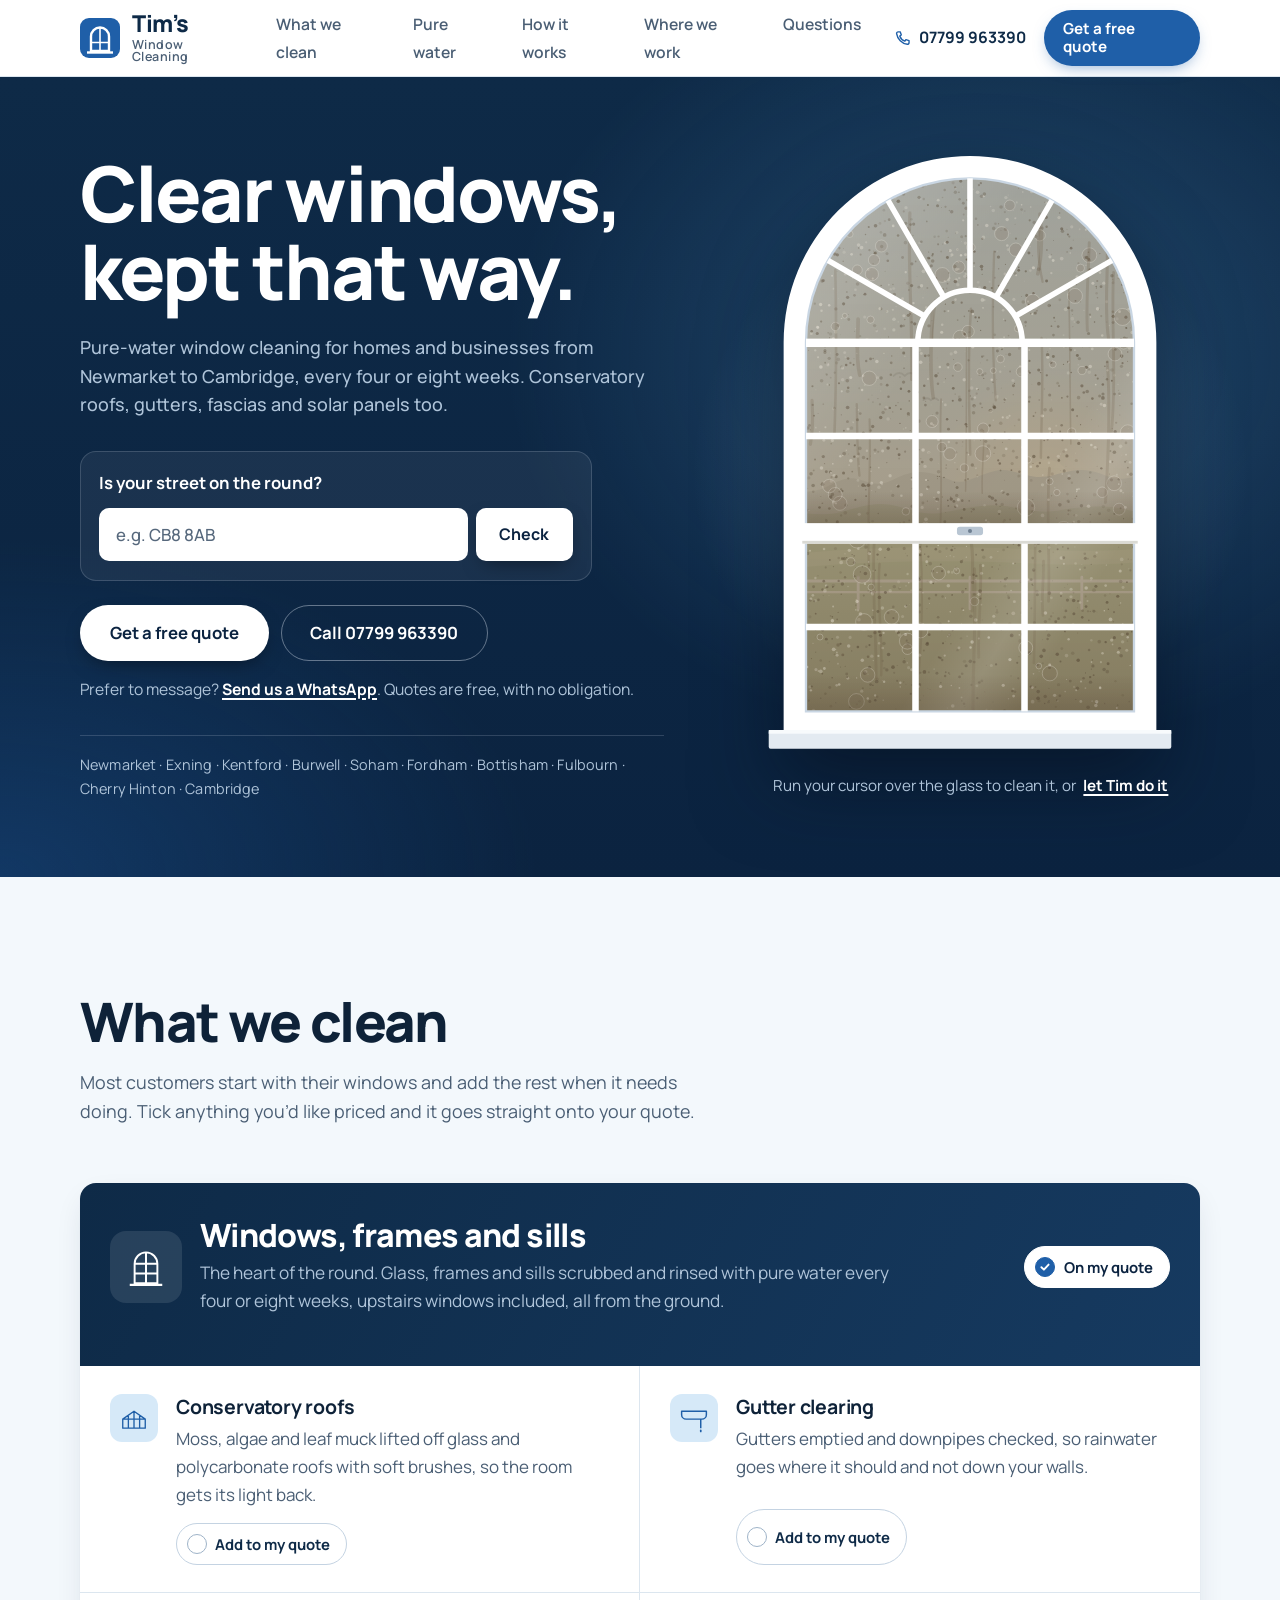
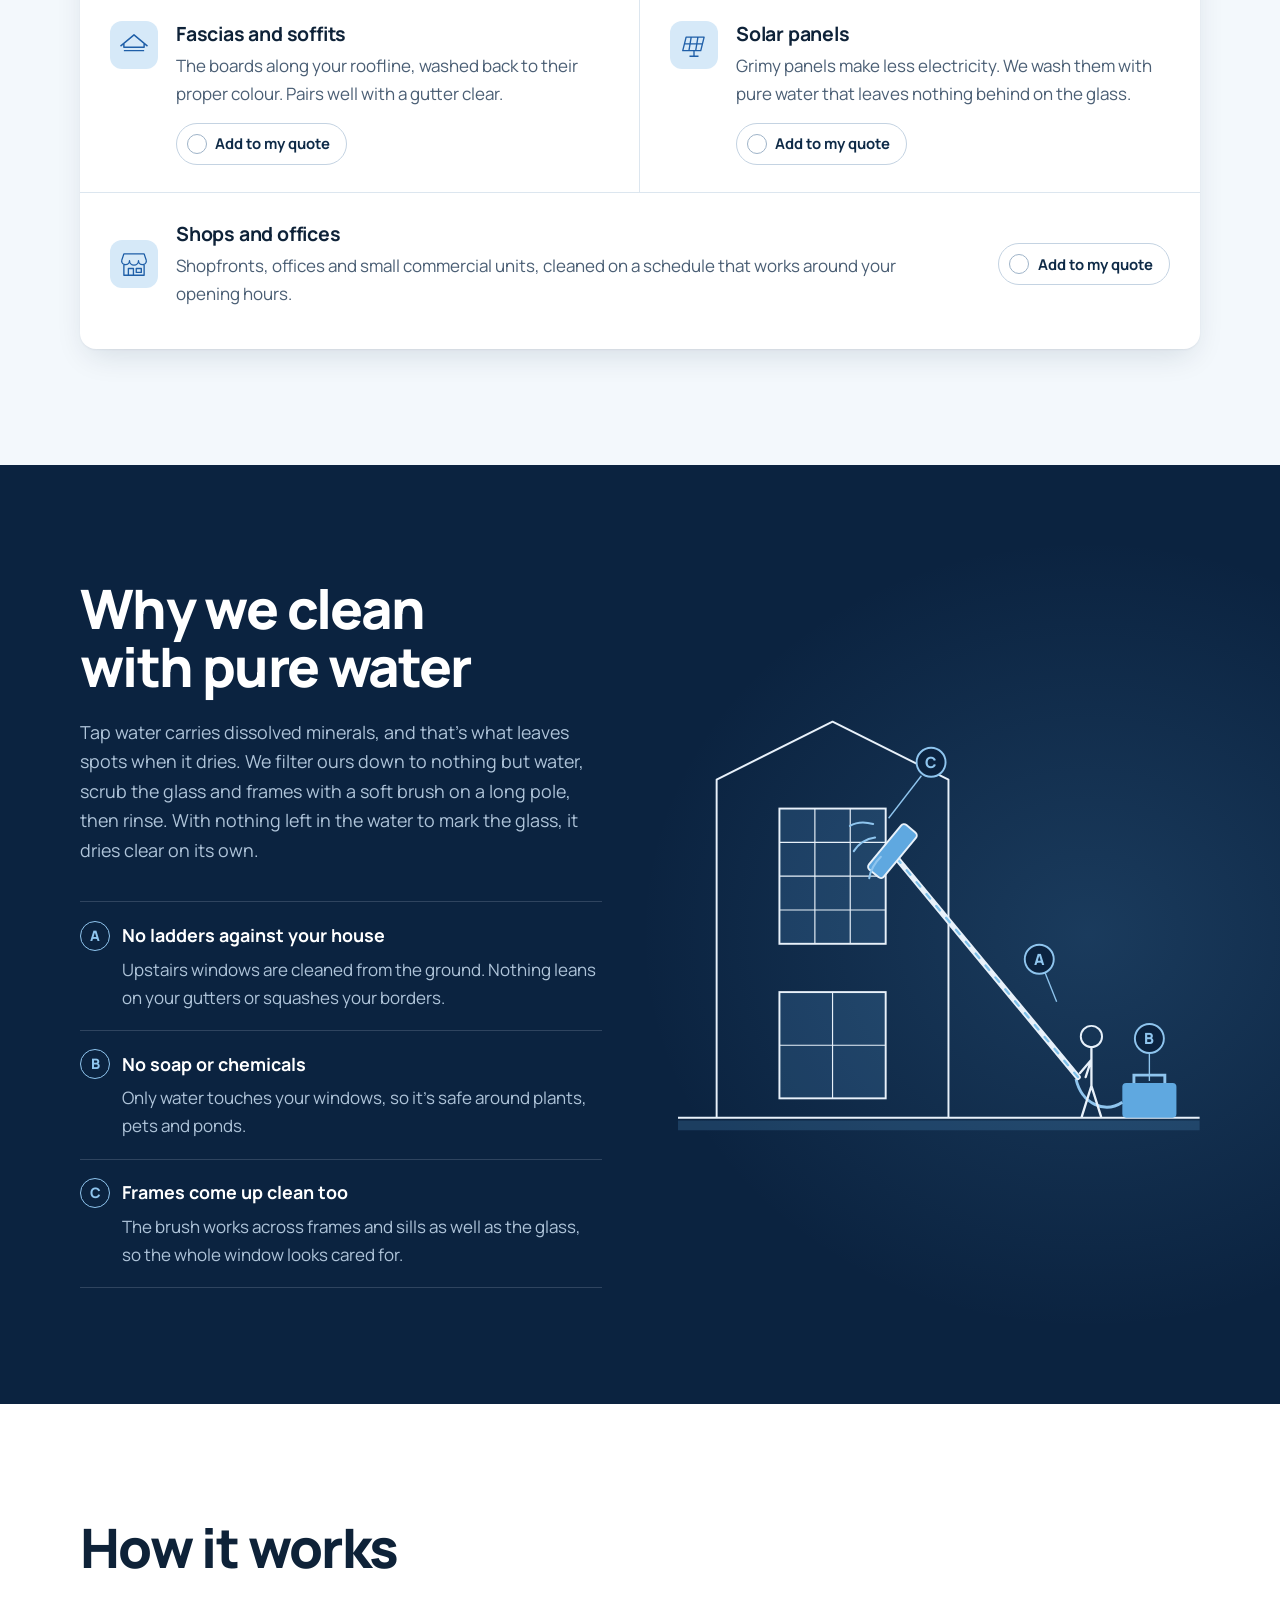
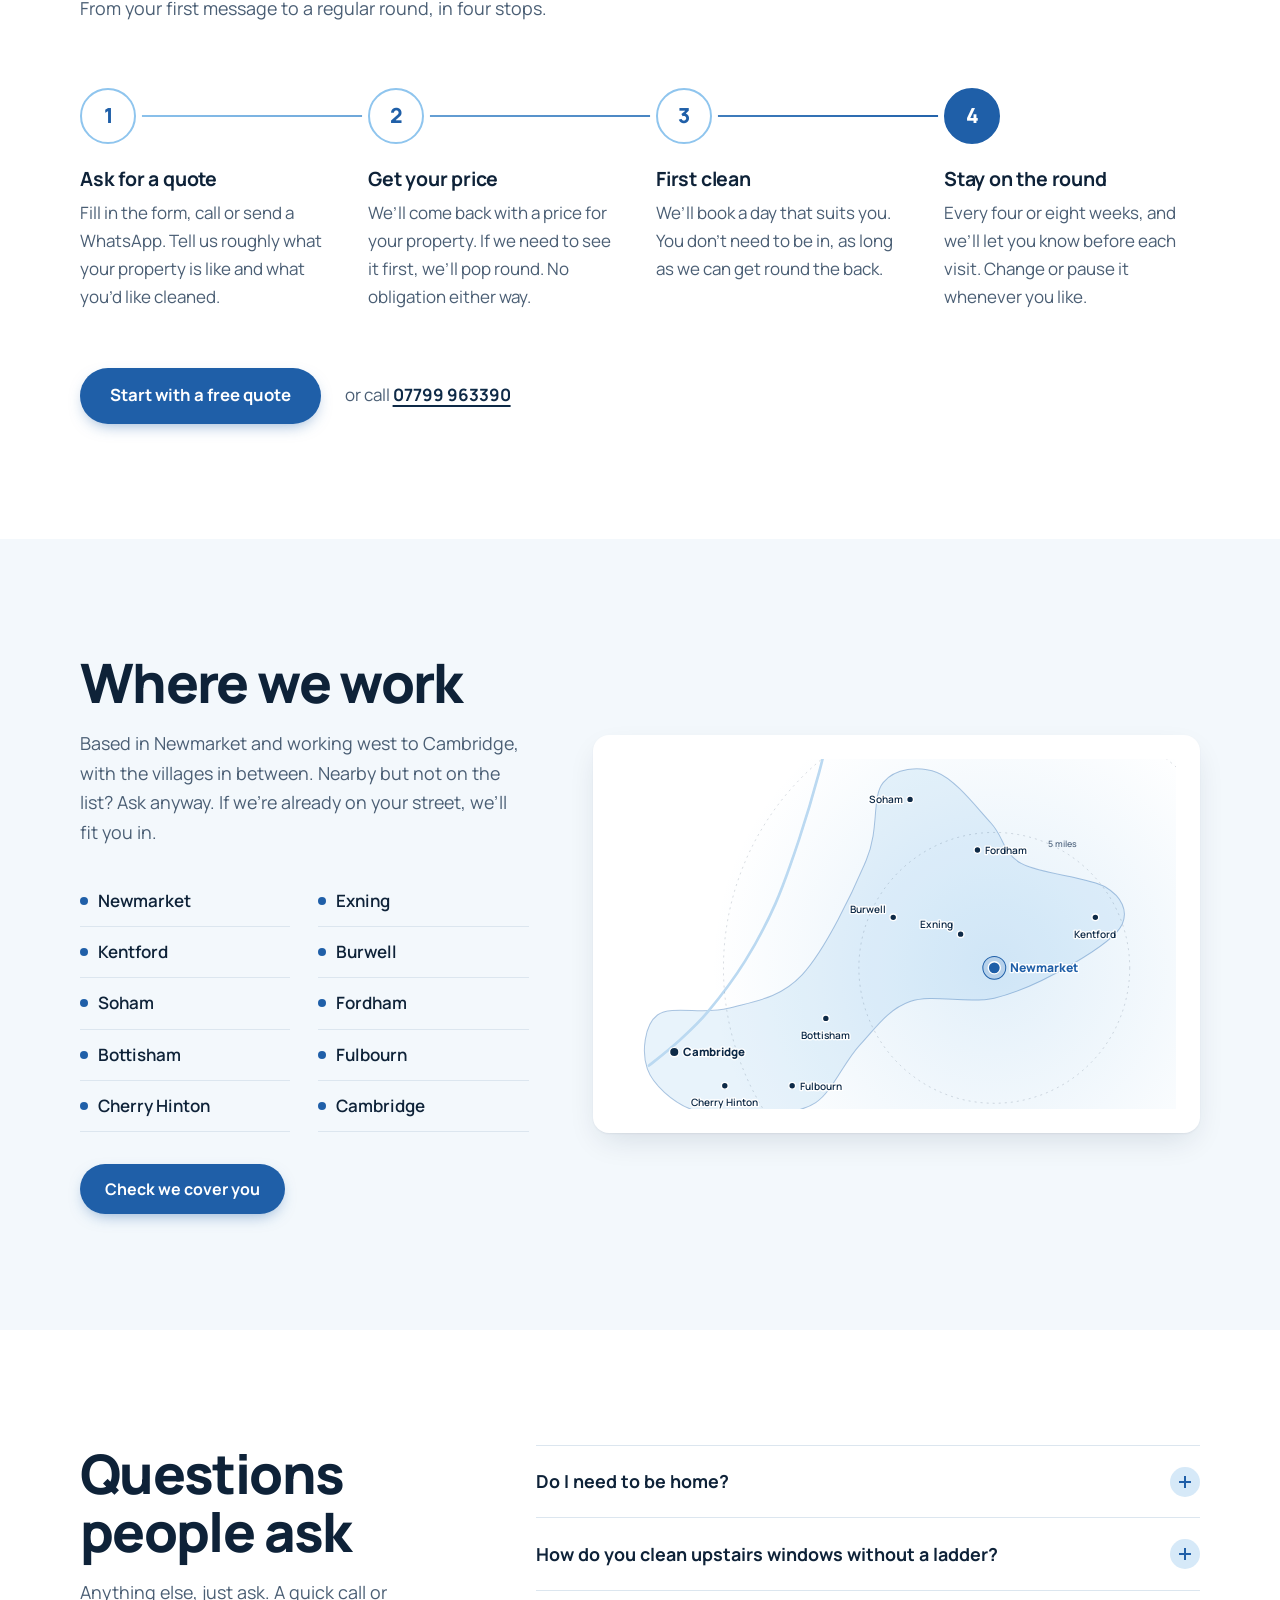
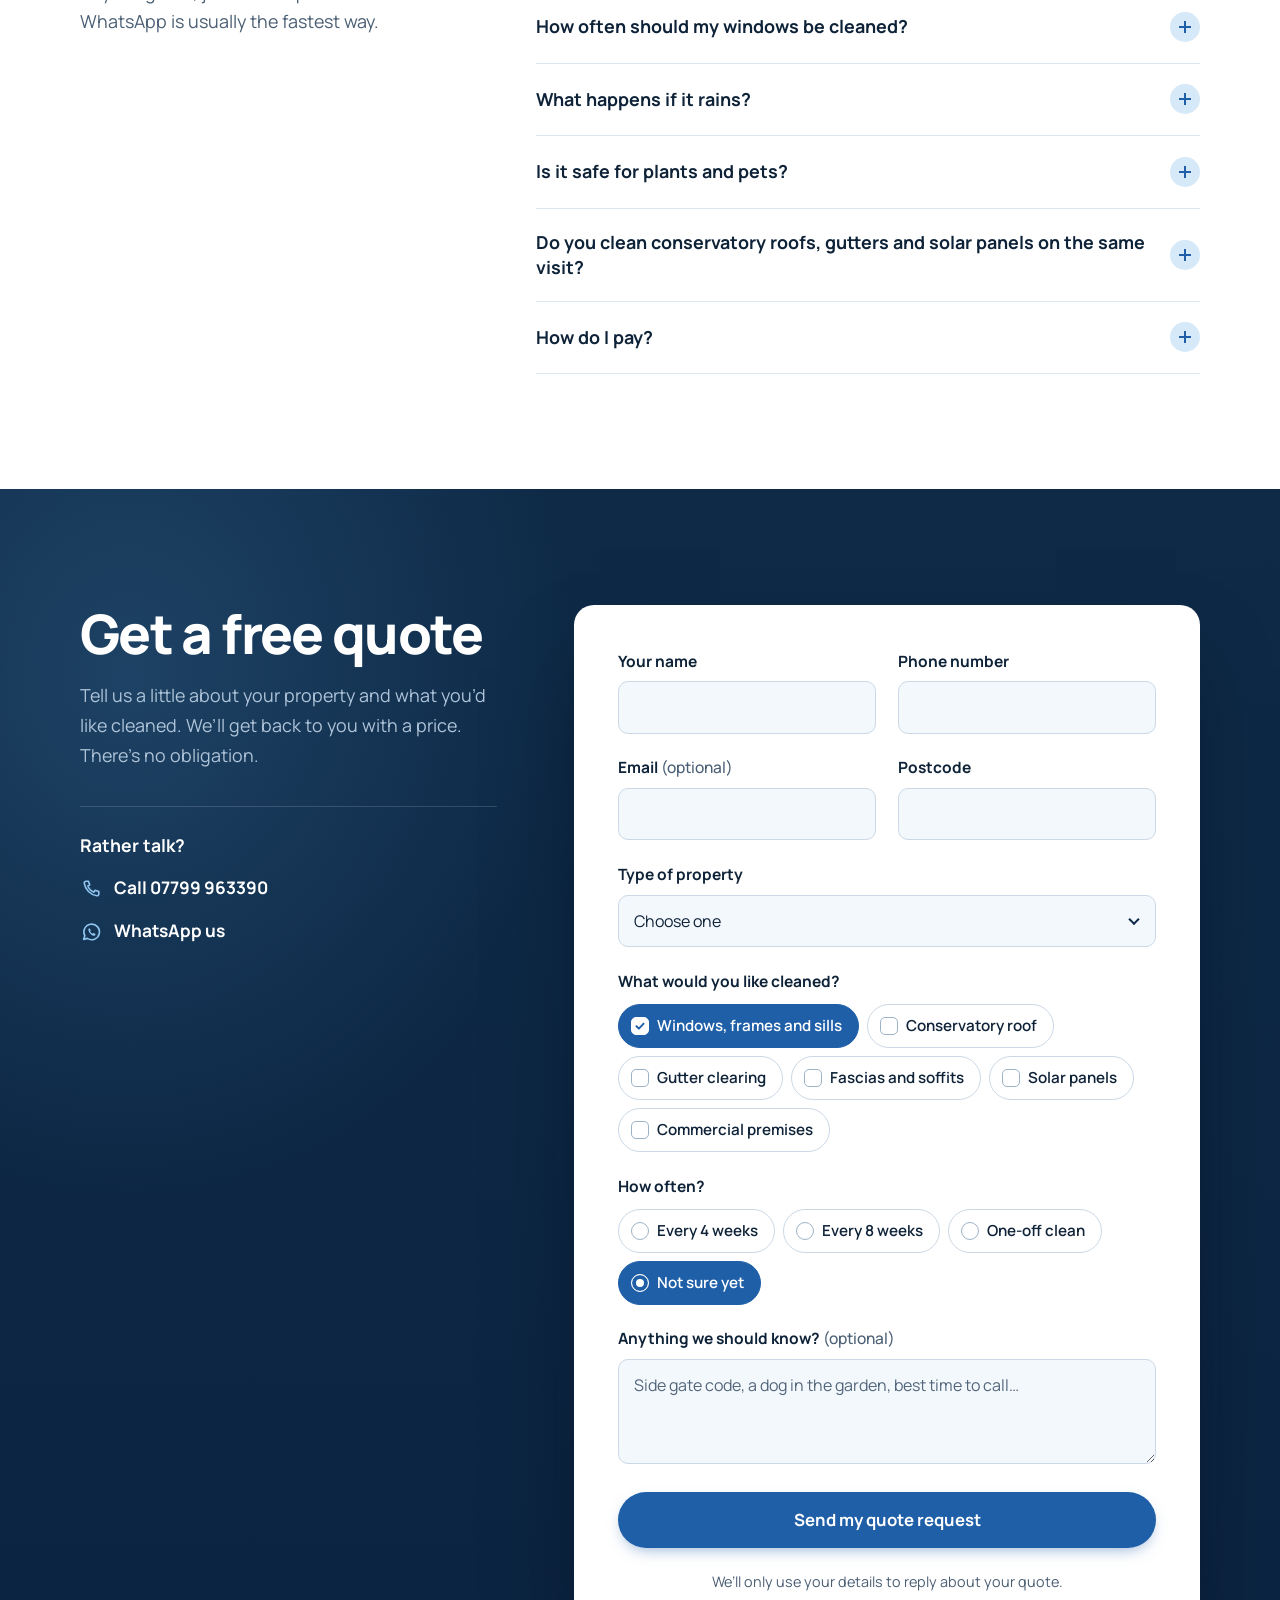
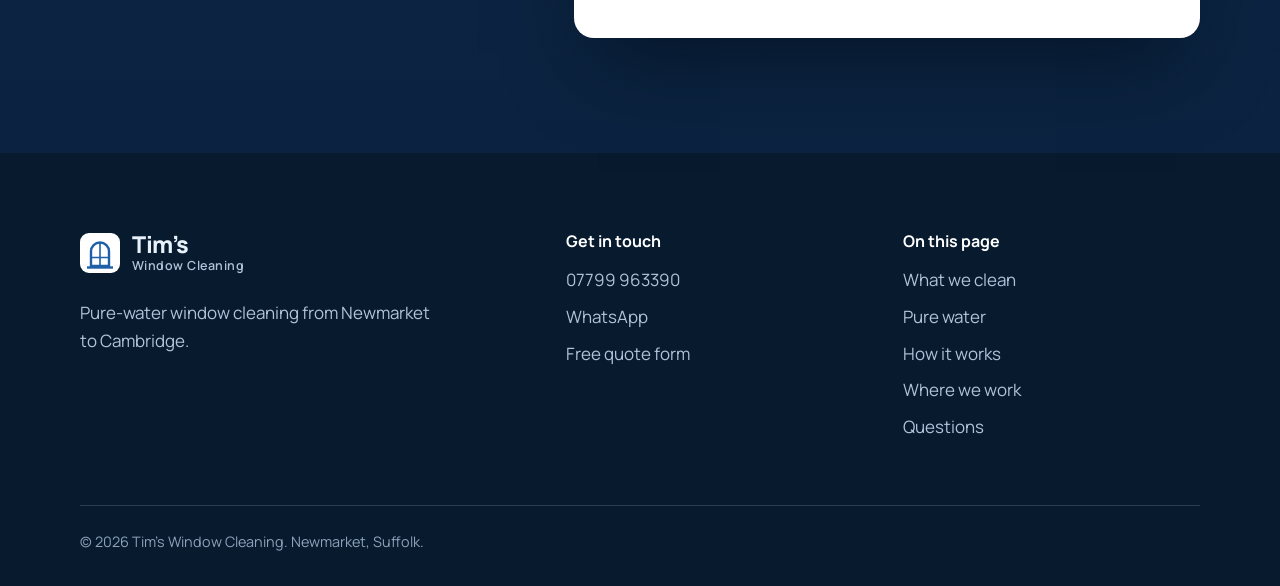
==== index.html @ 72b2addb "Redesign in premium window-cleaning blues Rebuild the site in a deep navy and clear-blue palette wit" ====
<!doctype html>
<html lang="en-GB">
<head>
  <meta charset="utf-8">
  <meta name="viewport" content="width=device-width, initial-scale=1">
  <title>Tim’s Window Cleaning | Window Cleaners in Newmarket &amp; Cambridge</title>
  <meta name="description" content="Pure-water window cleaning for homes and businesses from Newmarket to Cambridge. Regular 4 or 8-weekly rounds, conservatory roofs, gutters, fascias, soffits and solar panels. Free quotes.">
  <meta name="theme-color" content="#0E2A47">

  <!-- Social sharing preview (add your domain to og:url once it's live) -->
  <meta property="og:type" content="website">
  <meta property="og:title" content="Tim’s Window Cleaning | Newmarket &amp; Cambridge">
  <meta property="og:description" content="Pure-water window cleaning from Newmarket to Cambridge. Check your street is on the round and get a free quote.">
  <meta property="og:image" content="assets/og-image.png">
  <meta property="og:locale" content="en_GB">
  <meta name="twitter:card" content="summary_large_image">

  <link rel="icon" href="assets/favicon.svg" type="image/svg+xml">
  <link rel="apple-touch-icon" href="assets/apple-touch-icon.png">

  <link rel="preload" href="assets/fonts/manrope-latin-800-normal.woff2" as="font" type="font/woff2" crossorigin>
  <link rel="preload" href="assets/fonts/manrope-latin-400-normal.woff2" as="font" type="font/woff2" crossorigin>
  <link rel="stylesheet" href="css/styles.css">

  <script type="application/ld+json">
  {
    "@context": "https://schema.org",
    "@type": "LocalBusiness",
    "name": "Tim's Window Cleaning",
    "description": "Pure-water window cleaning for homes and businesses from Newmarket to Cambridge.",
    "telephone": "+447799963390",
    "address": { "@type": "PostalAddress", "addressLocality": "Newmarket", "addressRegion": "Suffolk", "addressCountry": "GB" },
    "areaServed": ["Newmarket", "Exning", "Kentford", "Burwell", "Soham", "Fordham", "Bottisham", "Fulbourn", "Cherry Hinton", "Cambridge"],
    "makesOffer": [
      { "@type": "Offer", "itemOffered": { "@type": "Service", "name": "Window cleaning" } },
      { "@type": "Offer", "itemOffered": { "@type": "Service", "name": "Conservatory roof cleaning" } },
      { "@type": "Offer", "itemOffered": { "@type": "Service", "name": "Gutter clearing" } },
      { "@type": "Offer", "itemOffered": { "@type": "Service", "name": "Fascia and soffit cleaning" } },
      { "@type": "Offer", "itemOffered": { "@type": "Service", "name": "Solar panel cleaning" } },
      { "@type": "Offer", "itemOffered": { "@type": "Service", "name": "Commercial window cleaning" } }
    ]
  }
  </script>
</head>
<body>
  <a class="skip-link" href="#main">Skip to content</a>

  <!-- ============ HEADER ============ -->
  <header class="site-header" data-header>
    <div class="wrap header-inner">
      <a class="brand" href="#top" aria-label="Tim’s Window Cleaning, back to top">
        <svg class="brand-mark" viewBox="0 0 40 40" aria-hidden="true">
          <rect width="40" height="40" rx="9" fill="#1F5FA8"/>
          <path d="M11 33V18.5a9 9 0 0 1 18 0V33Z" fill="none" stroke="#FFFFFF" stroke-width="2.4"/>
          <path d="M11 24.5h18M20 9.5V33" fill="none" stroke="#FFFFFF" stroke-width="1.6"/>
          <path d="M7 34.5h26" stroke="#FFFFFF" stroke-width="2.4"/>
        </svg>
        <span class="brand-text">
          <span class="brand-name">Tim’s</span>
          <span class="brand-sub">Window Cleaning</span>
        </span>
      </a>

      <nav class="site-nav" id="site-nav" aria-label="Main">
        <ul>
          <li><a href="#services">What we clean</a></li>
          <li><a href="#pure-water">Pure water</a></li>
          <li><a href="#how-it-works">How it works</a></li>
          <li><a href="#areas">Where we work</a></li>
          <li><a href="#faq">Questions</a></li>
        </ul>
      </nav>

      <div class="header-actions">
        <a class="header-phone" href="tel:+447799963390">
          <svg viewBox="0 0 24 24" aria-hidden="true"><path d="M6.6 3.5h2.6l1.4 4-2 1.3a11 11 0 0 0 6.6 6.6l1.3-2 4 1.4v2.6a2 2 0 0 1-2.2 2A16.5 16.5 0 0 1 4.6 5.7a2 2 0 0 1 2-2.2Z" fill="none" stroke="currentColor" stroke-width="1.8" stroke-linejoin="round"/></svg>
          <span>07799 963390</span>
        </a>
        <a class="btn btn-ink btn-sm header-cta" href="#quote">Get a free quote</a>
        <button class="nav-toggle" type="button" aria-expanded="false" aria-controls="site-nav" data-nav-toggle>
          <span class="nav-toggle-bars" aria-hidden="true"></span>
          <span class="visually-hidden">Menu</span>
        </button>
      </div>
    </div>
  </header>

  <main id="main">

    <!-- ============ HERO ============ -->
    <section class="hero" id="top" aria-labelledby="hero-title">
      <div class="wrap hero-grid">
        <div class="cover">
          <h1 id="hero-title">Clear windows, kept that way.</h1>
          <p class="lede">Pure-water window cleaning for homes and businesses from Newmarket to Cambridge, every four or eight weeks. Conservatory roofs, gutters, fascias and solar panels too.</p>

          <form class="check" data-check novalidate>
            <label class="check-label" for="c-postcode">Is your street on the round?</label>
            <div class="check-row">
              <input id="c-postcode" name="postcode" type="text" autocomplete="postal-code" autocapitalize="characters" placeholder="e.g. CB8 8AB" aria-describedby="c-result">
              <button class="btn btn-ink" type="submit">Check</button>
            </div>
            <p class="check-result" id="c-result" data-check-result aria-live="polite"></p>
          </form>

          <div class="cover-actions" data-hero-actions>
            <a class="btn btn-ink btn-lg" href="#quote">Get a free quote</a>
            <a class="btn btn-line btn-lg" href="tel:+447799963390">Call 07799 963390</a>
          </div>
          <p class="cover-note">Prefer to message? <a href="https://wa.me/447799963390?text=Hi%2C%20I%27d%20like%20a%20quote%20for%20window%20cleaning." target="_blank" rel="noopener">Send us a WhatsApp</a>. Quotes are free, with no obligation.</p>

          <p class="cover-places">Newmarket · Exning · Kentford · Burwell · Soham · Fordham · Bottisham · Fulbourn · Cherry Hinton · Cambridge</p>
        </div>

        <figure class="hero-window" data-window>
          <div class="window-stage">
            <!-- The view through the glass: a morning over the Heath gallops -->
            <svg class="window-view" viewBox="-20 0 440 640" preserveAspectRatio="xMidYMid meet" aria-hidden="true">
              <defs>
                <clipPath id="glass-clip"><path d="M24 200A176 176 0 0 1 376 200V596H24Z"/></clipPath>
                <linearGradient id="sky" x1="0" y1="0" x2="0" y2="1">
                  <stop offset="0" stop-color="#5E93C6"/>
                  <stop offset=".42" stop-color="#A3C7E2"/>
                  <stop offset=".7" stop-color="#E6E4D6"/>
                  <stop offset=".8" stop-color="#F6DDB0"/>
                </linearGradient>
                <radialGradient id="sun-glow" cx="0.5" cy="0.5" r="0.5">
                  <stop offset="0" stop-color="#FFF6DE" stop-opacity=".95"/>
                  <stop offset=".35" stop-color="#FCE6BC" stop-opacity=".55"/>
                  <stop offset="1" stop-color="#F6D9A6" stop-opacity="0"/>
                </radialGradient>
                <linearGradient id="turf" x1="0" y1="0" x2="0" y2="1">
                  <stop offset="0" stop-color="#8CB065"/>
                  <stop offset="1" stop-color="#557A3E"/>
                </linearGradient>
              </defs>
              <g clip-path="url(#glass-clip)">
                <rect x="0" y="0" width="400" height="640" fill="url(#sky)"/>
                <g transform="translate(0 -100)">
                <circle cx="282" cy="452" r="120" fill="url(#sun-glow)"/>
                <circle cx="282" cy="452" r="26" fill="#FFF5DA"/>
                <path d="M0 468c18-10 30-6 44-12s22-14 40-8 24 4 36-2 26-10 44-4 20 10 34 6 28-14 46-10 24 8 38 6 30-10 48-6 22 10 36 8 22-4 34 0V520H0Z" fill="#8FA3AE" opacity=".85"/>
                <path d="M0 486c22-6 40 2 62-4s38-12 60-6 30 10 52 6 44-10 66-6 36 8 58 4 50-6 72 0 20 4 30 2V530H0Z" fill="#6B8A76"/>
                <path d="M0 500c60-10 120-8 200-4s150 4 200-2V760H0Z" fill="url(#turf)"/>
                <path d="M0 528c80-8 170-10 260-6 60 3 100 2 140-2v14c-40 4-80 6-140 3-90-4-180-2-260 6Z" fill="#B3C98A" opacity=".7"/>
                <g stroke="#FFFFFF" stroke-linecap="round">
                  <path d="M0 556H400" stroke-width="3.2"/>
                  <path d="M0 568H400" stroke-width="2.4" opacity=".9"/>
                  <path d="M20 552v34M80 552v34M140 552v34M200 552v34M260 552v34M320 552v34M380 552v34" stroke-width="3"/>
                </g>
                </g>
                <g fill="none" stroke="#2F4E6E" stroke-width="2" stroke-linecap="round" opacity=".6">
                  <path d="M118 236q6-6 12 0q6-6 12 0"/>
                  <path d="M150 262q4-4 8 0q4-4 8 0"/>
                </g>
              </g>
            </svg>

            <canvas class="window-grime" data-grime aria-hidden="true"></canvas>
            <canvas class="window-water" data-water aria-hidden="true"></canvas>

            <!-- Frame, glazing bars and the squeegee -->
            <svg class="window-frame" viewBox="-20 0 440 640" preserveAspectRatio="xMidYMid meet" aria-hidden="true">
              <defs>
                <linearGradient id="gleam" x1="0" y1="0" x2="1" y2="1">
                  <stop offset="0" stop-color="#fff" stop-opacity="0"/>
                  <stop offset=".45" stop-color="#fff" stop-opacity="0"/>
                  <stop offset=".5" stop-color="#fff" stop-opacity=".6"/>
                  <stop offset=".55" stop-color="#fff" stop-opacity="0"/>
                  <stop offset="1" stop-color="#fff" stop-opacity="0"/>
                </linearGradient>
                <linearGradient id="reflection" x1="0" y1="0" x2="1" y2="1">
                  <stop offset="0" stop-color="#fff" stop-opacity=".22"/>
                  <stop offset=".35" stop-color="#fff" stop-opacity="0"/>
                  <stop offset=".62" stop-color="#fff" stop-opacity="0"/>
                  <stop offset=".7" stop-color="#fff" stop-opacity=".12"/>
                  <stop offset=".78" stop-color="#fff" stop-opacity="0"/>
                </linearGradient>
                <clipPath id="glass-clip-2"><path d="M24 200A176 176 0 0 1 376 200V596H24Z"/></clipPath>
              </defs>

              <g clip-path="url(#glass-clip-2)">
                <rect x="0" y="0" width="400" height="640" fill="url(#reflection)"/>
                <rect class="gleam" data-gleam x="-400" y="-200" width="1200" height="1040" fill="url(#gleam)"/>
              </g>

              <!-- outer frame: painted white timber -->
              <path d="M0 200A200 200 0 0 1 400 200V620H0ZM24 200V596H376V200A176 176 0 0 0 24 200Z" fill="#FFFFFF" fill-rule="evenodd"/>
              
              <path d="M24 200A176 176 0 0 1 376 200V596H24Z" fill="none" stroke="#C9D6E3" stroke-width="2.5"/>

              <g stroke="#FFFFFF" stroke-width="6" fill="none">
                <path d="M144 200a56 56 0 0 1 112 0"/>
                <path d="M151.5 172 47.6 112M172 151.5 112 47.6M200 144V24M228 151.5 288 47.6M248.5 172 352.4 112"/>
              </g>
              <g fill="#FFFFFF">
                <rect x="24" y="196" width="352" height="9"/>
                <rect x="138" y="200" width="7" height="200"/>
                <rect x="255" y="200" width="7" height="200"/>
                <rect x="24" y="297" width="352" height="7"/>
                <rect x="20" y="394" width="360" height="22"/>
                <rect x="138" y="414" width="7" height="182"/>
                <rect x="255" y="414" width="7" height="182"/>
                <rect x="24" y="502" width="352" height="7"/>
              </g>
              <rect x="20" y="413" width="360" height="3" fill="#DADAD4"/>
              
              <g>
                <rect x="186" y="398" width="28" height="9" rx="3" fill="#B9C6D3"/>
                <circle cx="200" cy="402.5" r="2.2" fill="#6E7F91"/>
              </g>
              <rect x="-16" y="616" width="432" height="20" rx="2" fill="#E3EAF1"/>
              <rect x="-16" y="616" width="432" height="4" fill="#F7FAFC"/>

              <!-- squeegee (moved by script) -->
              <g class="squeegee" data-squeegee opacity="0">
                <g data-squeegee-flip>
                  <rect x="-62" y="-7" width="54" height="14" rx="7" fill="#1F5FA8"/>
                  <rect x="-66" y="-5" width="8" height="10" rx="3" fill="#0E2A47"/>
                  <rect x="-10" y="-46" width="10" height="92" rx="2" fill="#C7D2DD"/>
                  <rect x="0" y="-46" width="4" height="92" rx="1.5" fill="#0E2A47"/>
                </g>
              </g>
            </svg>
          </div>

          <figcaption class="window-caption" data-window-caption aria-live="polite">
            <span data-caption-text>Run your cursor over the glass to clean it.</span>
            <button type="button" class="link-button" data-finish hidden>let Tim do it</button>
            <span class="window-reset">
              <button type="button" class="btn btn-line btn-sm" data-dirty hidden>Make it dirty again</button>
            </span>
          </figcaption>
        </figure>
      </div>
    </section>

    <!-- ============ SERVICES ============ -->
    <section class="section services" id="services" aria-labelledby="services-title">
      <div class="wrap">
        <div class="section-head">
          <h2 id="services-title">What we clean</h2>
          <p>Most customers start with their windows and add the rest when it needs doing. Tick anything you’d like priced and it goes straight onto your quote.</p>
        </div>

        <div class="key-panel">
          <ul class="key" role="list">
          <li class="key-row key-lead">
            <svg class="key-symbol" viewBox="0 0 64 64" aria-hidden="true"><path d="M18 52V28a14 14 0 0 1 28 0v24Z M18 40h28 M32 14v38 M18 28h28" fill="none" stroke="currentColor" stroke-width="2.4"/><path d="M12 54h40" stroke="currentColor" stroke-width="3"/></svg>
            <div class="key-text">
              <h3>Windows, frames and sills</h3>
              <p>The heart of the round. Glass, frames and sills scrubbed and rinsed with pure water every four or eight weeks, upstairs windows included, all from the ground.</p>
            </div>
            <button type="button" class="key-add" data-service="Windows, frames and sills" aria-pressed="true"><span class="key-box" aria-hidden="true"></span><span class="key-add-label">On my quote</span></button>
          </li>
          <li class="key-row">
            <svg class="key-symbol" viewBox="0 0 64 64" aria-hidden="true"><path d="M12 50V34l20-14 20 14v16Z M12 34h40 M22 27v23 M32 20v30 M42 27v23" fill="none" stroke="currentColor" stroke-width="2.4" stroke-linejoin="round"/></svg>
            <div class="key-text">
              <h3>Conservatory roofs</h3>
              <p>Moss, algae and leaf muck lifted off glass and polycarbonate roofs with soft brushes, so the room gets its light back.</p>
            </div>
            <button type="button" class="key-add" data-service="Conservatory roof" aria-pressed="false"><span class="key-box" aria-hidden="true"></span><span class="key-add-label">Add to my quote</span></button>
          </li>
          <li class="key-row">
            <svg class="key-symbol" viewBox="0 0 64 64" aria-hidden="true"><path d="M10 20h44v6a8 8 0 0 1-8 8H18a8 8 0 0 1-8-8Z M44 34v16" fill="none" stroke="currentColor" stroke-width="2.6" stroke-linejoin="round"/><path d="M44 54v2" stroke="currentColor" stroke-width="3" stroke-linecap="round"/></svg>
            <div class="key-text">
              <h3>Gutter clearing</h3>
              <p>Gutters emptied and downpipes checked, so rainwater goes where it should and not down your walls.</p>
            </div>
            <button type="button" class="key-add" data-service="Gutter clearing" aria-pressed="false"><span class="key-box" aria-hidden="true"></span><span class="key-add-label">Add to my quote</span></button>
          </li>
          <li class="key-row">
            <svg class="key-symbol" viewBox="0 0 64 64" aria-hidden="true"><path d="M8 34 32 14l24 20 M14 30v6h36v-6 M14 42h36" fill="none" stroke="currentColor" stroke-width="2.6" stroke-linejoin="round"/></svg>
            <div class="key-text">
              <h3>Fascias and soffits</h3>
              <p>The boards along your roofline, washed back to their proper colour. Pairs well with a gutter clear.</p>
            </div>
            <button type="button" class="key-add" data-service="Fascias and soffits" aria-pressed="false"><span class="key-box" aria-hidden="true"></span><span class="key-add-label">Add to my quote</span></button>
          </li>
          <li class="key-row">
            <svg class="key-symbol" viewBox="0 0 64 64" aria-hidden="true"><path d="M12 42 18 18h32l-6 24Z M15 30h32 M27 18l-4 24 M39 18l-4 24 M32 42v10 M24 52h16" fill="none" stroke="currentColor" stroke-width="2.4" stroke-linejoin="round"/></svg>
            <div class="key-text">
              <h3>Solar panels</h3>
              <p>Grimy panels make less electricity. We wash them with pure water that leaves nothing behind on the glass.</p>
            </div>
            <button type="button" class="key-add" data-service="Solar panels" aria-pressed="false"><span class="key-box" aria-hidden="true"></span><span class="key-add-label">Add to my quote</span></button>
          </li>
          <li class="key-row">
            <svg class="key-symbol" viewBox="0 0 64 64" aria-hidden="true"><path d="M10 26 14 14h36l4 12 M10 26a7 7 0 0 0 14 0 7 7 0 0 0 16 0 7 7 0 0 0 14 0 M14 32v20h36V32 M22 52V40h9v12 M36 40h9v7h-9Z" fill="none" stroke="currentColor" stroke-width="2.4" stroke-linejoin="round"/></svg>
            <div class="key-text">
              <h3>Shops and offices</h3>
              <p>Shopfronts, offices and small commercial units, cleaned on a schedule that works around your opening hours.</p>
            </div>
            <button type="button" class="key-add" data-service="Commercial premises" aria-pressed="false"><span class="key-box" aria-hidden="true"></span><span class="key-add-label">Add to my quote</span></button>
          </li>
          </ul>
        </div>
      </div>
    </section>

    <!-- ============ PURE WATER ============ -->
    <section class="section pure" id="pure-water" aria-labelledby="pure-title">
      <div class="wrap pure-grid">
        <div class="pure-copy">
          <h2 id="pure-title">Why we clean with pure water</h2>
          <p class="pure-lede">Tap water carries dissolved minerals, and that’s what leaves spots when it dries. We filter ours down to nothing but water, scrub the glass and frames with a soft brush on a long pole, then rinse. With nothing left in the water to mark the glass, it dries clear on its own.</p>

          <dl class="pure-points">
            <div>
              <dt><span class="callout" aria-hidden="true">A</span>No ladders against your house</dt>
              <dd>Upstairs windows are cleaned from the ground. Nothing leans on your gutters or squashes your borders.</dd>
            </div>
            <div>
              <dt><span class="callout" aria-hidden="true">B</span>No soap or chemicals</dt>
              <dd>Only water touches your windows, so it’s safe around plants, pets and ponds.</dd>
            </div>
            <div>
              <dt><span class="callout" aria-hidden="true">C</span>Frames come up clean too</dt>
              <dd>The brush works across frames and sills as well as the glass, so the whole window looks cared for.</dd>
            </div>
          </dl>
        </div>

        <figure class="pure-diagram">
          <svg viewBox="0 0 540 520" role="img" aria-labelledby="diagram-title diagram-desc">
            <title id="diagram-title">How a water-fed pole cleans an upstairs window</title>
            <desc id="diagram-desc">Tim stands on the ground holding a long pole (A). Filtered water from a small unit (B) travels up the pole to a brush that scrubs and rinses an upstairs sash window, frame and all (C).</desc>
            <!-- ground and house -->
            <path d="M0 450h540" stroke="#E8F1FA" stroke-width="2"/>
            <path d="M0 458h540" stroke="#5FA8E0" stroke-width="10" opacity=".2"/>
            <path d="M40 450V100l120-60 120 60v350" fill="none" stroke="#E8F1FA" stroke-width="2" stroke-linejoin="round"/>
            <rect x="105" y="130" width="110" height="140" fill="rgba(95,168,224,.18)" stroke="#E8F1FA" stroke-width="2"/>
            <path d="M105 200h110M141.7 130v140M178.3 130v140M105 165h110M105 235h110" stroke="#E8F1FA" stroke-width="1.2"/>
            <rect x="105" y="320" width="110" height="110" fill="rgba(95,168,224,.18)" stroke="#E8F1FA" stroke-width="2"/>
            <path d="M105 375h110M160 320v110" stroke="#E8F1FA" stroke-width="1.2"/>
            <!-- water unit and hose -->
            <rect x="460" y="414" width="56" height="36" rx="4" fill="#5FA8E0"/>
            <path d="M472 414v-8h32v8" fill="none" stroke="#8FC5EE" stroke-width="3"/>
            <path d="M412 410c6 26 30 36 48 24" fill="none" stroke="#8FC5EE" stroke-width="3"/>
            <!-- pole with water inside -->
            <path d="M414 408 222 176" stroke="#E8F1FA" stroke-width="6" stroke-linecap="round"/>
            <path class="pole-water" d="M414 408 222 176" stroke="#7FC1EA" stroke-width="2.4" stroke-linecap="round"/>
            <rect x="192" y="164" width="60" height="20" rx="4" transform="rotate(-50.4 222 174)" fill="#5FA8E0" stroke="#E8F1FA" stroke-width="2"/>
            <g stroke="#8FC5EE" stroke-width="2.2" fill="none" stroke-linecap="round">
              <path d="M204 160q-14 2-22 14"/>
              <path d="M210 180q-10 10-12 22"/>
              <path d="M202 146q-14-4-24 2"/>
            </g>
            <!-- Tim -->
            <circle cx="428" cy="366" r="11" fill="none" stroke="#E8F1FA" stroke-width="2"/>
            <path d="M428 377v40M428 417l-10 32M428 417l10 32M428 390l-12 14M428 390l-6 18" fill="none" stroke="#E8F1FA" stroke-width="2.4" stroke-linecap="round"/>
            <!-- callouts -->
            <g class="diagram-callout"><path d="M392 330 380 300"/><circle cx="374" cy="286" r="15"/><text x="374" y="292">A</text></g>
            <g class="diagram-callout"><path d="M488 412V384"/><circle cx="488" cy="368" r="15"/><text x="488" y="374">B</text></g>
            <g class="diagram-callout"><path d="M218 140 252 96"/><circle cx="262" cy="82" r="15"/><text x="262" y="88">C</text></g>
          </svg>
        </figure>
      </div>
    </section>

    <!-- ============ HOW IT WORKS ============ -->
    <section class="section steps" id="how-it-works" aria-labelledby="steps-title">
      <div class="wrap">
        <div class="section-head">
          <h2 id="steps-title">How it works</h2>
          <p>From your first message to a regular round, in four stops.</p>
        </div>
        <ol class="route" role="list">
          <li class="stop">
            <span class="stop-mark" aria-hidden="true">1</span>
            <h3>Ask for a quote</h3>
            <p>Fill in the form, call or send a WhatsApp. Tell us roughly what your property is like and what you’d like cleaned.</p>
          </li>
          <li class="stop">
            <span class="stop-mark" aria-hidden="true">2</span>
            <h3>Get your price</h3>
            <p>We’ll come back with a price for your property. If we need to see it first, we’ll pop round. No obligation either way.</p>
          </li>
          <li class="stop">
            <span class="stop-mark" aria-hidden="true">3</span>
            <h3>First clean</h3>
            <p>We’ll book a day that suits you. You don’t need to be in, as long as we can get round the back.</p>
          </li>
          <li class="stop">
            <span class="stop-mark" aria-hidden="true">4</span>
            <h3>Stay on the round</h3>
            <p>Every four or eight weeks, and we’ll let you know before each visit. Change or pause it whenever you like.</p>
          </li>
        </ol>
        <div class="steps-cta">
          <a class="btn btn-ink btn-lg" href="#quote">Start with a free quote</a>
          <p>or call <a href="tel:+447799963390">07799 963390</a></p>
        </div>
      </div>
    </section>

    <!-- ============ AREAS ============ -->
    <section class="section areas" id="areas" aria-labelledby="areas-title">
      <div class="wrap areas-grid">
        <div class="areas-copy">
          <h2 id="areas-title">Where we work</h2>
          <p>Based in Newmarket and working west to Cambridge, with the villages in between. Nearby but not on the list? Ask anyway. If we’re already on your street, we’ll fit you in.</p>
          <ul class="town-list" role="list">
              <li>Newmarket</li>
              <li>Exning</li>
              <li>Kentford</li>
              <li>Burwell</li>
              <li>Soham</li>
              <li>Fordham</li>
              <li>Bottisham</li>
              <li>Fulbourn</li>
              <li>Cherry Hinton</li>
              <li>Cambridge</li>
          </ul>
          <a class="btn btn-ink" href="#quote">Check we cover you</a>
        </div>
        <figure class="area-map">
<svg class="area-map-svg" viewBox="-10 40 830 520" role="img" aria-labelledby="map-title map-desc">
<title id="map-title">Map of the area we cover</title>
<desc id="map-desc">Ten towns and villages between Newmarket in the east and Cambridge in the west, shown at their real positions, with rings at five and ten miles from Newmarket.</desc>
<defs><radialGradient id="area-glow" cx="550" cy="350" r="420" gradientUnits="userSpaceOnUse"><stop offset="0" stop-color="#5FA8E0" stop-opacity=".18"/><stop offset="1" stop-color="#5FA8E0" stop-opacity="0"/></radialGradient></defs>
<circle cx="550" cy="350" r="420" fill="url(#area-glow)"/>
<path class="a-round" d="M35.0 500.0C43.3 523.3 72.5 549.2 100.0 560.0C127.5 570.8 169.2 566.7 200.0 565.0C230.8 563.3 260.0 566.7 285.0 550.0C310.0 533.3 326.7 490.0 350.0 465.0C373.3 440.0 391.7 411.7 425.0 400.0C458.3 388.3 510.0 404.2 550.0 395.0C590.0 385.8 633.3 363.3 665.0 345.0C696.7 326.7 731.7 304.2 740.0 285.0C748.3 265.8 740.0 245.0 715.0 230.0C690.0 215.0 618.3 210.8 590.0 195.0C561.7 179.2 565.8 157.5 545.0 135.0C524.2 112.5 491.7 70.0 465.0 60.0C438.3 50.0 402.5 53.3 385.0 75.0C367.5 96.7 380.0 142.5 360.0 190.0C340.0 237.5 299.2 323.3 265.0 360.0C230.8 396.7 190.8 400.0 155.0 410.0C119.2 420.0 70.0 405.0 50.0 420.0C30.0 435.0 26.7 476.7 35.0 500.0Z"/>
<path class="a-river" d="M37.5 495.0C44.6 489.2 65.4 473.3 80.0 460.0C94.6 446.7 108.3 435.0 125.0 415.0C141.7 395.0 163.3 366.7 180.0 340.0C196.7 313.3 211.7 285.0 225.0 255.0C238.3 225.0 249.2 192.5 260.0 160.0C270.8 127.5 281.7 90.8 290.0 60.0C298.3 29.2 306.7 -10.8 310.0 -25.0"/>
<circle class="a-ring" cx="550" cy="350" r="201"/>
<text class="a-ring-label" x="651" y="170" text-anchor="middle">5 miles</text>
<circle class="a-ring" cx="550" cy="350" r="402"/>
<text class="a-ring-label" x="751" y="-4" text-anchor="middle">10 miles</text>
<g class="a-town a-town-big"><circle cx="75" cy="475" r="7"/><text x="88" y="481" text-anchor="start">Cambridge</text></g>
<g class="a-town"><circle cx="150" cy="525" r="5"/><text x="150" y="555" text-anchor="middle">Cherry Hinton</text></g>
<g class="a-town"><circle cx="250" cy="525" r="5"/><text x="261" y="531" text-anchor="start">Fulbourn</text></g>
<g class="a-town"><circle cx="300" cy="425" r="5"/><text x="300" y="455" text-anchor="middle">Bottisham</text></g>
<g class="a-town"><circle cx="400" cy="275" r="5"/><text x="389" y="269" text-anchor="end">Burwell</text></g>
<g class="a-town"><circle cx="425" cy="100" r="5"/><text x="414" y="106" text-anchor="end">Soham</text></g>
<g class="a-town"><circle cx="525" cy="175" r="5"/><text x="536" y="181" text-anchor="start">Fordham</text></g>
<g class="a-town"><circle cx="500" cy="300" r="5"/><text x="489" y="291" text-anchor="end">Exning</text></g>
<g class="a-town a-home"><circle class="a-home-ring" cx="550" cy="350" r="17"/><circle cx="550" cy="350" r="9"/><text x="574" y="356" text-anchor="start">Newmarket</text></g>
<g class="a-town"><circle cx="700" cy="275" r="5"/><text x="700" y="305" text-anchor="middle">Kentford</text></g>
</svg>
          
        </figure>
      </div>
    </section>

    <!--
      REVIEWS: ready for when Tim has some. Uncomment this block and add real reviews only.
      <section class="section reviews" id="reviews" aria-labelledby="reviews-title">
        <div class="wrap">
          <h2 id="reviews-title">What customers say</h2>
          <ul class="review-list" role="list">
            <li class="review">
              <blockquote><p>Real review text here.</p></blockquote>
              <p class="review-by">Customer first name, Town</p>
            </li>
          </ul>
        </div>
      </section>
    -->

    <!-- ============ FAQ ============ -->
    <section class="section faq" id="faq" aria-labelledby="faq-title">
      <div class="wrap faq-grid">
        <div class="section-head">
          <h2 id="faq-title">Questions people ask</h2>
          <p>Anything else, just ask. A quick call or WhatsApp is usually the fastest way.</p>
        </div>
        <div class="faq-list">
          <details>
            <summary>Do I need to be home?</summary>
            <p>No. As long as we can get to the back of the house, an unlocked side gate is fine, we can clean while you’re out. We’ll let you know when we’ve been.</p>
          </details>
          <details>
            <summary>How do you clean upstairs windows without a ladder?</summary>
            <p>With a water-fed pole. It’s a long, lightweight pole with a soft brush on the end, fed with filtered water. We scrub and rinse from the ground, which is safer for us and means nothing leans against your property.</p>
          </details>
          <details>
            <summary>How often should my windows be cleaned?</summary>
            <p>Most homes look their best on a four or eight-weekly round. Every four weeks suits busy roads and homes near fields or building work; every eight is plenty for most others. One-off cleans are welcome too.</p>
          </details>
          <details>
            <summary>What happens if it rains?</summary>
            <p>Light rain doesn’t spoil a pure-water clean. Rain usually leaves marks because it sticks to dirt already on the glass, and we’ve taken that away. We only reschedule for heavy rain, high winds or frost.</p>
          </details>
          <details>
            <summary>Is it safe for plants and pets?</summary>
            <p>Yes. We don’t use soap or chemicals, only filtered water, so there’s nothing harmful running off into your borders, lawn or pond.</p>
          </details>
          <details>
            <summary>Do you clean conservatory roofs, gutters and solar panels on the same visit?</summary>
            <p>Often, yes. Tick everything you’re interested in on the quote form and we’ll price it together and book it in the way that makes most sense for you.</p>
          </details>
          <details>
            <summary>How do I pay?</summary>
            <p>We’ll go through payment options when we send your quote, so you can pick whatever’s easiest.</p>
          </details>
        </div>
      </div>
    </section>

    <!-- ============ QUOTE FORM ============ -->
    <section class="section quote" id="quote" aria-labelledby="quote-title">
      <div class="wrap quote-grid">
        <div class="quote-copy">
          <h2 id="quote-title">Get a free quote</h2>
          <p>Tell us a little about your property and what you’d like cleaned. We’ll get back to you with a price. There’s no obligation.</p>

          <div class="direct-contact">
            <p class="direct-label">Rather talk?</p>
            <a class="direct-link" href="tel:+447799963390">
              <svg viewBox="0 0 24 24" aria-hidden="true"><path d="M6.6 3.5h2.6l1.4 4-2 1.3a11 11 0 0 0 6.6 6.6l1.3-2 4 1.4v2.6a2 2 0 0 1-2.2 2A16.5 16.5 0 0 1 4.6 5.7a2 2 0 0 1 2-2.2Z" fill="none" stroke="currentColor" stroke-width="1.8" stroke-linejoin="round"/></svg>
              <span>Call 07799 963390</span>
            </a>
            <a class="direct-link" href="https://wa.me/447799963390?text=Hi%2C%20I%27d%20like%20a%20quote%20for%20window%20cleaning." target="_blank" rel="noopener">
              <svg viewBox="0 0 24 24" aria-hidden="true"><path d="M4 20l1.3-3.9A8.5 8.5 0 1 1 8 19Z" fill="none" stroke="currentColor" stroke-width="1.8" stroke-linejoin="round"/><path d="M9.2 8.6c.2-.5.5-.5.8-.5h.5c.2 0 .4.1.5.4l.6 1.5c.1.2 0 .4-.1.6l-.5.6c.6 1.2 1.6 2.1 2.8 2.7l.6-.6c.2-.2.4-.2.6-.1l1.5.7c.2.1.3.3.3.5v.5c0 .4-.2.7-.6.9-.8.4-2.5.3-4.4-1.4-1.8-1.6-2.8-3.6-2.6-4.8Z" fill="currentColor"/></svg>
              <span>WhatsApp us</span>
            </a>
          </div>
        </div>

        <div class="quote-card">
          <form class="quote-form" data-quote-form novalidate>
            <!-- Web3Forms settings: paste Tim's access key below (see README) -->
            <input type="hidden" name="access_key" value="YOUR_WEB3FORMS_ACCESS_KEY">
            <input type="hidden" name="from_name" value="Tim’s Window Cleaning website">
            <input type="hidden" name="subject" value="New quote request">
            <input type="checkbox" name="botcheck" class="botcheck" tabindex="-1" autocomplete="off" aria-hidden="true">

            <div class="field-row">
              <div class="field">
                <label for="f-name">Your name</label>
                <input id="f-name" name="name" type="text" autocomplete="name" required>
                <p class="field-error" id="f-name-error" hidden></p>
              </div>
              <div class="field">
                <label for="f-phone">Phone number</label>
                <input id="f-phone" name="phone" type="tel" autocomplete="tel" inputmode="tel" required>
                <p class="field-error" id="f-phone-error" hidden></p>
              </div>
            </div>

            <div class="field-row">
              <div class="field">
                <label for="f-email">Email <span class="optional">(optional)</span></label>
                <input id="f-email" name="email" type="email" autocomplete="email">
                <p class="field-error" id="f-email-error" hidden></p>
              </div>
              <div class="field">
                <label for="f-postcode">Postcode</label>
                <input id="f-postcode" name="postcode" type="text" autocomplete="postal-code" autocapitalize="characters" required>
                <p class="field-error" id="f-postcode-error" hidden></p>
                <p class="field-hint" id="f-postcode-hint" hidden></p>
              </div>
            </div>

            <div class="field">
              <label for="f-property">Type of property</label>
              <div class="select-wrap">
                <select id="f-property" name="property" required>
                  <option value="">Choose one</option>
                  <option>Flat or maisonette</option>
                  <option>Terraced house</option>
                  <option>Semi-detached house</option>
                  <option>Detached house</option>
                  <option>Bungalow</option>
                  <option>Shop, office or business premises</option>
                </select>
              </div>
              <p class="field-error" id="f-property-error" hidden></p>
            </div>

            <fieldset class="field">
              <legend>What would you like cleaned?</legend>
              <div class="chips">
                <label class="chip"><input type="checkbox" name="services" value="Windows, frames and sills" checked><span>Windows, frames and sills</span></label>
                <label class="chip"><input type="checkbox" name="services" value="Conservatory roof"><span>Conservatory roof</span></label>
                <label class="chip"><input type="checkbox" name="services" value="Gutter clearing"><span>Gutter clearing</span></label>
                <label class="chip"><input type="checkbox" name="services" value="Fascias and soffits"><span>Fascias and soffits</span></label>
                <label class="chip"><input type="checkbox" name="services" value="Solar panels"><span>Solar panels</span></label>
                <label class="chip"><input type="checkbox" name="services" value="Commercial premises"><span>Commercial premises</span></label>
              </div>
              <p class="field-error" id="f-services-error" hidden></p>
            </fieldset>

            <fieldset class="field">
              <legend>How often?</legend>
              <div class="chips">
                <label class="chip"><input type="radio" name="frequency" value="Every 4 weeks"><span>Every 4 weeks</span></label>
                <label class="chip"><input type="radio" name="frequency" value="Every 8 weeks"><span>Every 8 weeks</span></label>
                <label class="chip"><input type="radio" name="frequency" value="One-off clean"><span>One-off clean</span></label>
                <label class="chip"><input type="radio" name="frequency" value="Not sure yet" checked><span>Not sure yet</span></label>
              </div>
            </fieldset>

            <div class="field">
              <label for="f-message">Anything we should know? <span class="optional">(optional)</span></label>
              <textarea id="f-message" name="message" rows="3" placeholder="Side gate code, a dog in the garden, best time to call…"></textarea>
            </div>

            <button class="btn btn-ink btn-lg btn-block" type="submit" data-submit>
              <span class="btn-label">Send my quote request</span>
            </button>
            <p class="form-status" data-form-status role="alert" hidden></p>
            <p class="form-privacy">We’ll only use your details to reply about your quote.</p>
          </form>

          <div class="quote-success" data-success hidden tabindex="-1">
            <svg viewBox="0 0 64 64" aria-hidden="true"><circle cx="32" cy="32" r="30" fill="none" stroke="currentColor" stroke-width="2.5"/><path d="M20 33l8 8 16-17" fill="none" stroke="currentColor" stroke-width="3" stroke-linecap="round" stroke-linejoin="round"/></svg>
            <h3 data-success-title>Thanks. Your request is in.</h3>
            <p data-success-body>We’ll be in touch soon with a price.</p>
            <p>If it’s urgent, call or WhatsApp <a href="tel:+447799963390">07799 963390</a>.</p>
            <button type="button" class="link-button" data-reset>Send another request</button>
          </div>
        </div>
      </div>
    </section>
  </main>

  <!-- ============ FOOTER ============ -->
  <footer class="site-footer">
    <div class="wrap footer-grid">
      <div class="footer-brand">
        <a class="brand" href="#top" aria-label="Tim’s Window Cleaning, back to top">
          <svg class="brand-mark" viewBox="0 0 40 40" aria-hidden="true">
            <rect width="40" height="40" rx="9" fill="#FFFFFF"/>
            <path d="M11 33V18.5a9 9 0 0 1 18 0V33Z" fill="none" stroke="#1F5FA8" stroke-width="2.4"/>
            <path d="M11 24.5h18M20 9.5V33" fill="none" stroke="#1F5FA8" stroke-width="1.6"/>
            <path d="M7 34.5h26" stroke="#1F5FA8" stroke-width="2.4"/>
          </svg>
          <span class="brand-text">
            <span class="brand-name">Tim’s</span>
            <span class="brand-sub">Window Cleaning</span>
          </span>
        </a>
        <p>Pure-water window cleaning from Newmarket to Cambridge.</p>
      </div>
      <div>
        <h2 class="footer-heading">Get in touch</h2>
        <ul class="footer-links" role="list">
          <li><a href="tel:+447799963390">07799 963390</a></li>
          <li><a href="https://wa.me/447799963390" target="_blank" rel="noopener">WhatsApp</a></li>
          <li><a href="#quote">Free quote form</a></li>
        </ul>
      </div>
      <div>
        <h2 class="footer-heading">On this page</h2>
        <ul class="footer-links" role="list">
          <li><a href="#services">What we clean</a></li>
          <li><a href="#pure-water">Pure water</a></li>
          <li><a href="#how-it-works">How it works</a></li>
          <li><a href="#areas">Where we work</a></li>
          <li><a href="#faq">Questions</a></li>
        </ul>
      </div>
    </div>
    <div class="wrap footer-base">
      <p>&copy; <span data-year>2026</span> Tim’s Window Cleaning. Newmarket, Suffolk.</p>
    </div>
  </footer>

  <!-- Mobile quick-contact bar -->
  <div class="action-bar" data-action-bar>
    <a href="tel:+447799963390">
      <svg viewBox="0 0 24 24" aria-hidden="true"><path d="M6.6 3.5h2.6l1.4 4-2 1.3a11 11 0 0 0 6.6 6.6l1.3-2 4 1.4v2.6a2 2 0 0 1-2.2 2A16.5 16.5 0 0 1 4.6 5.7a2 2 0 0 1 2-2.2Z" fill="none" stroke="currentColor" stroke-width="1.8" stroke-linejoin="round"/></svg>
      Call
    </a>
    <a href="https://wa.me/447799963390?text=Hi%2C%20I%27d%20like%20a%20quote%20for%20window%20cleaning." target="_blank" rel="noopener">
      <svg viewBox="0 0 24 24" aria-hidden="true"><path d="M4 20l1.3-3.9A8.5 8.5 0 1 1 8 19Z" fill="none" stroke="currentColor" stroke-width="1.8" stroke-linejoin="round"/></svg>
      WhatsApp
    </a>
    <a class="action-bar-primary" href="#quote">Free quote</a>
  </div>

  <script src="js/main.js" defer></script>
</body>
</html>
---- css/styles.css ----
/* =========================================================
   Tim’s Window Cleaning
   Palette: deep harbour navy, clear window blue, sky, mist white
   Type:    Manrope (display and text), self-hosted
   ========================================================= */

/* Self-hosted fonts (SIL Open Font License) */
@font-face { font-family: "Manrope"; src: url("../assets/fonts/manrope-latin-400-normal.woff2") format("woff2"); font-weight: 400; font-style: normal; font-display: swap; }
@font-face { font-family: "Manrope"; src: url("../assets/fonts/manrope-latin-500-normal.woff2") format("woff2"); font-weight: 500; font-style: normal; font-display: swap; }
@font-face { font-family: "Manrope"; src: url("../assets/fonts/manrope-latin-600-normal.woff2") format("woff2"); font-weight: 600; font-style: normal; font-display: swap; }
@font-face { font-family: "Manrope"; src: url("../assets/fonts/manrope-latin-700-normal.woff2") format("woff2"); font-weight: 700; font-style: normal; font-display: swap; }
@font-face { font-family: "Manrope"; src: url("../assets/fonts/manrope-latin-800-normal.woff2") format("woff2"); font-weight: 800; font-style: normal; font-display: swap; }

:root {
  --navy-950: #071A2E;
  --navy-900: #0B2340;
  --navy-800: #0E2A47;
  --navy-700: #163A60;
  --blue: #1F5FA8;
  --blue-hover: #174C88;
  --blue-bright: #3C8AD8;
  --sky: #8FC5EE;
  --sky-pale: #D6E9F8;
  --mist: #F3F8FC;
  --white: #FFFFFF;
  --text: #0E2238;
  --muted: #4A5E74;
  --on-dark: #E8F1FA;
  --on-dark-muted: #AFC4D9;
  --line: #DCE6EF;
  --line-dark: rgba(232, 241, 250, .16);
  --error: #B42318;

  --font: "Manrope", system-ui, -apple-system, "Segoe UI", sans-serif;

  --wrap: 1200px;
  --gutter: clamp(1rem, 4vw, 2.5rem);
  --section-y: clamp(4.5rem, 9vw, 7.5rem);
  --header-h: 76px;
  --radius: 16px;
  --radius-sm: 10px;
  --shadow-card: 0 1px 2px rgba(11, 35, 64, .06), 0 12px 32px -8px rgba(11, 35, 64, .14);
}

/* ---------- Reset & base ---------- */
*, *::before, *::after { box-sizing: border-box; }
html { scroll-behavior: smooth; scroll-padding-top: calc(var(--header-h) + 16px); -webkit-text-size-adjust: 100%; }
@media (prefers-reduced-motion: reduce) { html { scroll-behavior: auto; } }

body {
  margin: 0;
  font-family: var(--font);
  font-size: 1.0625rem;
  line-height: 1.65;
  color: var(--text);
  background: var(--white);
  -webkit-font-smoothing: antialiased;
  text-rendering: optimizeLegibility;
}
img, svg, canvas { display: block; max-width: 100%; }
h1, h2, h3 { margin: 0; color: inherit; text-wrap: balance; }
p { margin: 0; text-wrap: pretty; }
a { color: inherit; text-underline-offset: .22em; text-decoration-thickness: 1.5px; }
ul, ol { margin: 0; padding: 0; }
[role="list"] { list-style: none; }
button { font: inherit; }
[hidden] { display: none !important; }

::selection { background: var(--sky-pale); color: var(--navy-900); }
input { caret-color: var(--blue); }

.wrap { width: 100%; max-width: var(--wrap); margin-inline: auto; padding-inline: var(--gutter); }

.visually-hidden {
  position: absolute !important; width: 1px; height: 1px; padding: 0; margin: -1px;
  overflow: hidden; clip: rect(0 0 0 0); white-space: nowrap; border: 0;
}
.skip-link {
  position: absolute; left: 1rem; top: -100px; z-index: 100;
  background: var(--navy-900); color: #fff; padding: .75rem 1rem; border-radius: var(--radius-sm);
  font-weight: 700; text-decoration: none;
}
.skip-link:focus { top: 1rem; }

:focus-visible { outline: 3px solid var(--blue-bright); outline-offset: 3px; border-radius: 6px; }

/* ---------- Type ---------- */
h1, h2 { font-weight: 800; letter-spacing: -0.03em; }
h1 { font-size: clamp(2.9rem, 6vw, 5rem); line-height: 1.02; }
h2 { font-size: clamp(2.2rem, 4.4vw, 3.4rem); line-height: 1.06; }
h3 { font-weight: 700; font-size: 1.22rem; line-height: 1.3; letter-spacing: -0.01em; }

/* ---------- Buttons ---------- */
.btn {
  display: inline-flex; align-items: center; justify-content: center; gap: .5rem;
  min-height: 50px; padding: .8rem 1.5rem;
  font-family: var(--font); font-weight: 700; font-size: 1rem; line-height: 1.2;
  text-decoration: none; border: 1.5px solid transparent; border-radius: 999px;
  cursor: pointer;
  transition: background-color .2s ease, color .2s ease, border-color .2s ease, box-shadow .2s ease, transform .2s ease;
}
.btn:active { transform: translateY(1px); }
.btn-sm { min-height: 42px; padding: .55rem 1.1rem; font-size: .95rem; }
.btn-lg { min-height: 56px; padding: .95rem 1.8rem; font-size: 1.05rem; }
.btn-block { width: 100%; }

/* "ink" = the primary button: clear blue on light grounds */
.btn-ink { background: var(--blue); color: #fff; box-shadow: 0 6px 16px -6px rgba(31, 95, 168, .55); }
.btn-ink:hover { background: var(--blue-hover); }
.btn-line { background: transparent; border-color: rgba(14, 42, 71, .28); color: var(--navy-800); }
.btn-line:hover { border-color: var(--navy-800); background: rgba(14, 42, 71, .04); }

/* On dark grounds the primary turns white */
.hero .btn-ink, .pure .btn-ink { background: #fff; color: var(--navy-900); box-shadow: 0 8px 20px -8px rgba(0, 0, 0, .5); }
.hero .btn-ink:hover, .pure .btn-ink:hover { background: var(--sky-pale); }
.hero .btn-line { border-color: rgba(232, 241, 250, .4); color: #fff; }
.hero .btn-line:hover { border-color: #fff; background: rgba(255, 255, 255, .06); }

.link-button {
  background: none; border: 0; padding: 0; cursor: pointer;
  color: inherit; font-weight: 700; text-decoration: underline; text-underline-offset: .22em;
  text-decoration-thickness: 1.5px;
}

/* ---------- Header ---------- */
.site-header {
  position: sticky; top: 0; z-index: 50;
  background: rgba(255, 255, 255, .97); color: var(--navy-800);
  border-bottom: 1px solid var(--line);
  transition: box-shadow .25s ease;
}
.site-header.is-scrolled { box-shadow: 0 8px 24px -12px rgba(11, 35, 64, .25); }
.header-inner { display: flex; align-items: center; gap: 2rem; height: var(--header-h); }

.brand { display: inline-flex; align-items: center; gap: .75rem; text-decoration: none; color: inherit; }
.brand-mark { width: 40px; height: 40px; flex: none; }
.brand-text { display: flex; flex-direction: column; line-height: 1; }
.brand-name { font-weight: 800; font-size: 1.45rem; letter-spacing: -.02em; }
.brand-sub { font-size: .78rem; font-weight: 600; letter-spacing: .04em; margin-top: .2rem; color: var(--muted); }

.site-nav { margin-left: auto; }
.site-nav ul { display: flex; gap: 1.75rem; list-style: none; }
.site-nav a { text-decoration: none; font-size: .98rem; font-weight: 600; color: var(--muted); padding: .4rem 0; position: relative; transition: color .2s ease; }
.site-nav a:hover { color: var(--navy-800); }
.site-nav a::after {
  content: ""; position: absolute; left: 0; right: 0; bottom: -2px; height: 2px; border-radius: 2px;
  background: var(--blue); transform: scaleX(0); transform-origin: left; transition: transform .25s cubic-bezier(.2, .8, .2, 1);
}
.site-nav a:hover::after { transform: scaleX(1); }

.header-actions { display: flex; align-items: center; gap: 1.1rem; }
.header-phone { display: inline-flex; align-items: center; gap: .45rem; text-decoration: none; font-weight: 700; font-size: .98rem; white-space: nowrap; }
.header-phone svg { width: 19px; height: 19px; color: var(--blue); }

.nav-toggle {
  display: none; width: 46px; height: 46px; border: 1px solid var(--line); border-radius: 50%;
  background: #fff; color: var(--navy-800); cursor: pointer; position: relative;
}
.nav-toggle-bars, .nav-toggle-bars::before, .nav-toggle-bars::after {
  position: absolute; left: 50%; width: 18px; height: 2px; border-radius: 2px; background: currentColor; transform: translateX(-50%);
  transition: transform .25s ease, opacity .2s ease;
}
.nav-toggle-bars { top: 50%; }
.nav-toggle-bars::before, .nav-toggle-bars::after { content: ""; left: 0; transform: none; }
.nav-toggle-bars::before { top: -6px; }
.nav-toggle-bars::after { top: 6px; }
.nav-toggle[aria-expanded="true"] .nav-toggle-bars { background: transparent; }
.nav-toggle[aria-expanded="true"] .nav-toggle-bars::before { transform: translateY(6px) rotate(45deg); }
.nav-toggle[aria-expanded="true"] .nav-toggle-bars::after { transform: translateY(-6px) rotate(-45deg); }

@media (max-width: 1080px) {
  .header-phone span { display: none; }
  .header-phone { width: 46px; height: 46px; justify-content: center; border: 1px solid var(--line); border-radius: 50%; }
  .site-nav ul { gap: 1.2rem; }
}
@media (max-width: 900px) {
  :root { --header-h: 66px; }
  .nav-toggle { display: inline-block; }
  .header-cta { display: none; }
  .header-actions { margin-left: auto; gap: .5rem; }
  .site-nav {
    position: absolute; top: 100%; left: 0; right: 0;
    background: #fff; border-bottom: 1px solid var(--line);
    box-shadow: 0 18px 30px -12px rgba(11, 35, 64, .2);
    display: none;
  }
  .site-nav.is-open { display: block; }
  .site-nav ul { flex-direction: column; gap: 0; padding: .25rem var(--gutter) 1rem; }
  .site-nav li + li { border-top: 1px solid var(--line); }
  .site-nav a { display: block; padding: 1rem 0; font-size: 1.1rem; color: var(--navy-800); }
  .site-nav a::after { display: none; }
  .brand-name { font-size: 1.3rem; }
  .brand-mark { width: 36px; height: 36px; }
}

/* ---------- Hero ---------- */
.hero {
  position: relative; overflow: hidden;
  padding-block: clamp(3rem, 6vw, 5.5rem) clamp(3.5rem, 6vw, 5.5rem);
  color: var(--on-dark);
  background:
    radial-gradient(ellipse 55% 70% at 78% 35%, rgba(95, 168, 224, .26), transparent 70%),
    radial-gradient(ellipse 60% 60% at 0% 100%, rgba(31, 95, 168, .35), transparent 70%),
    linear-gradient(180deg, var(--navy-800) 0%, var(--navy-900) 100%);
}
.hero-grid {
  position: relative;
  display: grid; grid-template-columns: minmax(0, 1.12fr) minmax(0, .88fr);
  gap: clamp(2rem, 6vw, 6rem); align-items: center;
}
.cover h1 { color: #fff; max-width: 12ch; }
.lede { font-weight: 500; margin-top: 1.4rem; max-width: 33em; font-size: clamp(1.08rem, 1.4vw, 1.2rem); line-height: 1.6; color: var(--on-dark-muted); }

.check {
  margin-top: 2rem; max-width: 32rem;
  padding: 1.1rem 1.15rem 1.15rem; border-radius: var(--radius);
  background: rgba(255, 255, 255, .06); border: 1px solid var(--line-dark);
}
.check-label { display: block; font-weight: 700; font-size: 1.05rem; color: #fff; }
.check-row { display: flex; gap: .5rem; margin-top: .65rem; }
.check-row input {
  flex: 1; min-width: 0; min-height: 52px; padding: .75rem 1rem;
  font: inherit; font-size: 1.05rem; font-weight: 600; color: var(--text);
  background: #fff; border: 1.5px solid transparent; border-radius: var(--radius-sm);
  text-transform: uppercase;
}
.check-row input::placeholder { text-transform: none; color: #56687C; font-weight: 500; }
.check-row input:focus { outline: none; box-shadow: 0 0 0 3px var(--blue-bright); }
.check-row input[aria-invalid="true"] { box-shadow: 0 0 0 2px #F3A69E; }
.check-row .btn { min-height: 52px; border-radius: var(--radius-sm); padding-inline: 1.4rem; }
.check-result { margin-top: .75rem; font-weight: 500; color: var(--on-dark); }
.check-result:empty { display: none; }
.check-result .yes, .check-result .near { font-weight: 700; color: #fff; }
.check-result .yes { display: inline-flex; align-items: center; gap: .45rem; }
.check-result .yes::before {
  content: ""; width: 18px; height: 18px; flex: none; border-radius: 50%;
  background: var(--sky) url("data:image/svg+xml,%3Csvg xmlns='http://www.w3.org/2000/svg' viewBox='0 0 10 10'%3E%3Cpath d='M2 5.2 4.1 7.2 8 3' fill='none' stroke='%230B2340' stroke-width='1.6' stroke-linecap='round' stroke-linejoin='round'/%3E%3C/svg%3E") center / 12px no-repeat;
}
.check-result a { font-weight: 700; color: var(--sky); }
.check-result .bad { font-weight: 700; color: #FFC9C2; }

.cover-actions { display: flex; flex-wrap: wrap; gap: .75rem; margin-top: 1.5rem; }
.cover-note { margin-top: 1rem; font-size: .98rem; color: var(--on-dark-muted); }
.cover-note a { font-weight: 700; color: #fff; }
.cover-places {
  margin-top: 2rem; padding-top: 1.1rem; border-top: 1px solid var(--line-dark);
  font-size: .9rem; color: var(--on-dark-muted); letter-spacing: .01em;
}

/* The window */
.hero-window { margin: 0; justify-self: center; width: 100%; max-width: 410px; position: relative; }
.hero-window::before {
  content: ""; position: absolute; inset: 8% -18% 10%; z-index: 0;
  background: radial-gradient(closest-side, rgba(143, 197, 238, .28), transparent);
  pointer-events: none;
}
.window-stage {
  position: relative; z-index: 1; width: 100%; aspect-ratio: 440 / 640;
  filter: drop-shadow(0 30px 40px rgba(2, 10, 22, .5));
}
.window-stage > * { position: absolute; inset: 0; width: 100%; height: 100%; }
.window-grime { touch-action: pan-y; cursor: default; }
.window-water { pointer-events: none; }
.window-stage.is-wipeable .window-grime { cursor: grab; }
.window-frame { pointer-events: none; }
.gleam { transform: translate(-60%, -60%); }
.gleam.is-running { animation: gleam 1.3s cubic-bezier(.45, .05, .25, 1) forwards; }
@keyframes gleam { from { transform: translate(-60%, -60%); } to { transform: translate(60%, 60%); } }

.window-caption {
  position: relative; z-index: 1;
  margin-top: 1.3rem; text-align: center; font-size: .95rem; color: var(--on-dark-muted);
}
.window-caption .link-button { margin-left: .3rem; color: #fff; }
.window-reset { display: block; }
.window-reset .btn { margin-top: .9rem; }
.window-reset .btn-line { border-color: rgba(232, 241, 250, .4); color: #fff; }
.window-reset .btn-line:hover { border-color: #fff; background: rgba(255, 255, 255, .06); }

@media (max-width: 900px) {
  .hero-grid { grid-template-columns: 1fr; }
  .hero-window { max-width: 320px; }
}
@media (max-width: 520px) {
  .cover-actions .btn { width: 100%; }
  .check { padding: .9rem; }
  .check-row .btn { padding-inline: 1.1rem; }
  .hero-window { max-width: 270px; }
}

/* ---------- Sections ---------- */
.section { padding-block: var(--section-y); }
.section-head { max-width: 44rem; }
.section-head p { margin-top: 1.1rem; color: var(--muted); max-width: 36em; font-size: 1.12rem; }

/* ---------- Services ---------- */
.services { background: var(--mist); }
.key-panel { margin-top: clamp(2.5rem, 5vw, 3.5rem); background: #fff; border-radius: var(--radius); box-shadow: var(--shadow-card); overflow: hidden; }
.key { display: grid; grid-template-columns: 1fr 1fr; }
.key-row {
  display: grid; grid-template-columns: 48px minmax(0, 1fr); grid-template-rows: auto auto;
  column-gap: 1.1rem; row-gap: .9rem;
  padding: 1.75rem 1.9rem 1.7rem;
  border-top: 1px solid var(--line);
}
.key-row:nth-child(even) { border-right: 1px solid var(--line); }
.key-symbol {
  width: 48px; height: 48px; grid-row: span 2; color: var(--blue);
  background: var(--sky-pale); border-radius: 12px; padding: 6px;
}
.key-text p { margin-top: .35rem; color: var(--muted); }
.key-lead {
  grid-column: 1 / -1; border-top: 0;
  grid-template-columns: 72px minmax(0, 1fr) auto; align-items: center;
  padding: 2.2rem 1.9rem;
  background: linear-gradient(120deg, var(--navy-800), var(--navy-700));
  color: #fff;
}
.key-lead .key-symbol { width: 72px; height: 72px; grid-row: auto; color: #fff; background: rgba(255, 255, 255, .1); border-radius: 16px; padding: 10px; }
.key-lead h3 { font-weight: 800; font-size: clamp(1.6rem, 2.6vw, 2rem); letter-spacing: -.02em; line-height: 1.1; }
.key-lead p { font-size: 1.08rem; max-width: 40em; color: var(--on-dark-muted); }
.key-lead .key-add { grid-column: auto; }
.key-row:nth-child(2), .key-row:nth-child(3) { border-top: 0; }
.key-row:last-child:nth-child(even) {
  grid-column: 1 / -1; border-right: 0;
  grid-template-columns: 48px minmax(0, 1fr) auto; align-items: center;
}
.key-row:last-child:nth-child(even) .key-symbol { grid-row: auto; }
.key-row:last-child:nth-child(even) .key-add { grid-column: auto; }

.key-add {
  grid-column: 2; justify-self: start;
  display: inline-flex; align-items: center; gap: .55rem; min-height: 42px;
  padding: .4rem 1rem .4rem .6rem;
  background: #fff; border: 1.5px solid #C4D3E2; border-radius: 999px; cursor: pointer;
  font-weight: 700; font-size: .93rem; color: var(--navy-800);
  transition: background-color .15s ease, color .15s ease, border-color .15s ease;
}
.key-box {
  width: 20px; height: 20px; flex: none; border-radius: 50%; border: 1.5px solid #9EB3C8; background: #fff center / 12px no-repeat;
  transition: background-color .15s ease, border-color .15s ease;
}
.key-add:hover { border-color: var(--blue); }
.key-add[aria-pressed="true"] { background: var(--blue); border-color: var(--blue); color: #fff; }
.key-add[aria-pressed="true"] .key-box {
  border-color: #fff; background-color: #fff;
  background-image: url("data:image/svg+xml,%3Csvg xmlns='http://www.w3.org/2000/svg' viewBox='0 0 10 10'%3E%3Cpath d='M2 5.2 4.1 7.2 8 3' fill='none' stroke='%231F5FA8' stroke-width='1.6' stroke-linecap='round' stroke-linejoin='round'/%3E%3C/svg%3E");
}
.key-lead .key-add { border-color: rgba(255, 255, 255, .35); background: transparent; color: #fff; }
.key-lead .key-add[aria-pressed="true"] { background: #fff; border-color: #fff; color: var(--navy-900); }
.key-lead .key-add[aria-pressed="true"] .key-box { border-color: var(--blue); background-color: var(--blue); background-image: url("data:image/svg+xml,%3Csvg xmlns='http://www.w3.org/2000/svg' viewBox='0 0 10 10'%3E%3Cpath d='M2 5.2 4.1 7.2 8 3' fill='none' stroke='%23FFFFFF' stroke-width='1.6' stroke-linecap='round' stroke-linejoin='round'/%3E%3C/svg%3E"); }

@media (max-width: 820px) {
  .key { grid-template-columns: 1fr; }
  .key-row:nth-child(even) { border-right: 0; }
  .key-row:nth-child(3) { border-top: 1px solid var(--line); }
  .key-lead { grid-template-columns: 64px minmax(0, 1fr); }
  .key-lead .key-symbol { width: 64px; height: 64px; }
  .key-lead .key-add { grid-column: 1 / -1; }
  .key-row:last-child:nth-child(even) { grid-template-columns: 48px minmax(0, 1fr); align-items: start; }
  .key-row:last-child:nth-child(even) .key-symbol { grid-row: span 2; }
  .key-row:last-child:nth-child(even) .key-add { grid-column: 2; }
}
@media (max-width: 480px) {
  .key-row { padding: 1.4rem 1.2rem; column-gap: .9rem; }
  .key-lead { grid-template-columns: 1fr; padding: 1.75rem 1.25rem; }
}

/* ---------- Pure water ---------- */
.pure {
  color: var(--on-dark);
  background:
    radial-gradient(ellipse 50% 60% at 85% 50%, rgba(95, 168, 224, .18), transparent 70%),
    var(--navy-900);
}
.pure-grid {
  display: grid; grid-template-columns: minmax(0, 1fr) minmax(0, 1fr);
  gap: clamp(2.5rem, 6vw, 5rem); align-items: center;
}
.pure h2 { color: #fff; }
.pure-lede { margin-top: 1.4rem; font-size: 1.12rem; max-width: 34em; color: var(--on-dark-muted); }
.pure-points { margin: 2.25rem 0 0; display: grid; gap: 0; border-top: 1px solid var(--line-dark); }
.pure-points > div { padding: 1.15rem 0; border-bottom: 1px solid var(--line-dark); }
.pure-points dt { display: flex; align-items: center; gap: .75rem; font-weight: 700; font-size: 1.12rem; color: #fff; }
.pure-points dd { margin: .3rem 0 0 calc(30px + .75rem); color: var(--on-dark-muted); }
.callout {
  display: inline-grid; place-items: center; width: 30px; height: 30px; flex: none; border-radius: 50%;
  border: 1.5px solid var(--sky); color: var(--sky);
  font-weight: 800; font-size: .9rem; line-height: 1;
}
.pure-diagram { margin: 0; }
.pure-diagram svg { width: 100%; height: auto; }
.diagram-callout path { stroke: var(--sky); stroke-width: 1.4; fill: none; }
.diagram-callout circle { fill: var(--navy-900); stroke: var(--sky); stroke-width: 2; }
.diagram-callout text { font: 800 16px var(--font); fill: var(--sky); text-anchor: middle; }
.pole-water { stroke-dasharray: 6 10; }
@media (prefers-reduced-motion: no-preference) {
  .pole-water { animation: flow 1.2s linear infinite; }
}
@keyframes flow { to { stroke-dashoffset: 32; } }

@media (max-width: 900px) {
  .pure-grid { grid-template-columns: 1fr; }
  .pure-diagram { max-width: 460px; }
}

/* ---------- How it works ---------- */
.route {
  margin-top: clamp(2.75rem, 5vw, 4rem);
  display: grid; grid-template-columns: repeat(4, minmax(0, 1fr)); gap: 2rem;
  position: relative;
}
.route::before {
  content: ""; position: absolute; top: 27px; left: 28px; right: calc(25% - 1.5rem - 28px); height: 2px;
  background: linear-gradient(to right, var(--sky), var(--blue));
}
.stop { position: relative; }
.stop-mark {
  display: grid; place-items: center; width: 56px; height: 56px; border-radius: 50%;
  background: #fff; border: 2px solid var(--sky); color: var(--blue);
  font-weight: 800; font-size: 1.3rem; line-height: 1;
  position: relative; z-index: 1; box-shadow: 0 0 0 6px #fff;
}
.stop:last-child .stop-mark { background: var(--blue); border-color: var(--blue); color: #fff; }
.stop h3 { margin-top: 1.4rem; }
.stop p { margin-top: .5rem; color: var(--muted); }
.steps-cta { margin-top: clamp(2.5rem, 5vw, 3.5rem); display: flex; align-items: center; flex-wrap: wrap; gap: 1rem 1.5rem; }
.steps-cta p { color: var(--muted); }
.steps-cta p a { color: var(--navy-800); font-weight: 700; }

@media (max-width: 900px) {
  .route { grid-template-columns: 1fr; gap: 0; }
  .route::before { top: 28px; bottom: 28px; left: 27px; right: auto; width: 2px; height: auto; background: linear-gradient(to bottom, var(--sky), var(--blue)); }
  .stop { display: grid; grid-template-columns: 56px 1fr; column-gap: 1.25rem; padding-bottom: 2rem; }
  .stop:last-child { padding-bottom: 0; }
  .stop-mark { grid-row: span 2; }
  .stop h3 { margin-top: .9rem; }
}

/* ---------- Areas ---------- */
.areas { background: var(--mist); }
.areas-grid {
  display: grid; grid-template-columns: minmax(0, .85fr) minmax(0, 1.15fr);
  gap: clamp(2.5rem, 5vw, 4.5rem); align-items: center;
}
.areas-copy > p { margin-top: 1.1rem; color: var(--muted); font-size: 1.12rem; }
.town-list {
  margin-top: 1.75rem; display: grid; grid-template-columns: 1fr 1fr; column-gap: 1.75rem;
}
.town-list li {
  display: flex; align-items: center; gap: .6rem;
  padding: .7rem 0; border-bottom: 1px solid var(--line); font-weight: 600;
}
.town-list li::before { content: ""; width: 8px; height: 8px; border-radius: 50%; background: var(--blue); flex: none; }
.areas-copy .btn { margin-top: 2rem; }

.area-map { margin: 0; overflow: hidden; background: #fff; border-radius: var(--radius); box-shadow: var(--shadow-card); padding: clamp(.75rem, 2vw, 1.5rem); }
.area-map-svg { width: 100%; height: auto; }
.a-round { fill: rgba(95, 168, 224, .14); stroke: rgba(31, 95, 168, .35); stroke-width: 1.5; }
.a-river { fill: none; stroke: #BBD9F1; stroke-width: 4; stroke-linecap: round; }
.a-ring { fill: none; stroke: rgba(14, 42, 71, .2); stroke-width: 1.2; stroke-dasharray: 3 6; }
.a-ring-label { font: 600 13px var(--font); fill: #5D7189; }
.a-town circle { fill: var(--navy-800); stroke: #fff; stroke-width: 2; }
.a-town text { font: 600 15px var(--font); fill: var(--navy-800); paint-order: stroke; stroke: #fff; stroke-width: 4px; stroke-linejoin: round; }
.a-town-big text { font-weight: 800; font-size: 17px; }
.a-home circle { fill: var(--blue); }
.a-home .a-home-ring { fill: rgba(31, 95, 168, .15); stroke: var(--blue); stroke-width: 1.5; }
.a-home text { font-weight: 800; font-size: 18px; fill: var(--blue); }

@media (max-width: 960px) {
  .areas-grid { grid-template-columns: 1fr; }
}
@media (max-width: 560px) {
  .a-town text { font-size: 26px; stroke-width: 6px; }
  .a-town-big text, .a-home text { font-size: 30px; }
  .a-ring-label { display: none; }
}

/* ---------- FAQ ---------- */
.faq-grid {
  display: grid; grid-template-columns: minmax(0, .8fr) minmax(0, 1.4fr);
  gap: clamp(2.5rem, 6vw, 6rem); align-items: start;
}
.faq-list { border-top: 1px solid var(--line); }
.faq-list details { border-bottom: 1px solid var(--line); }
.faq-list summary {
  list-style: none; cursor: pointer;
  display: flex; justify-content: space-between; align-items: center; gap: 1.5rem;
  padding: 1.3rem 0;
  font-weight: 700; font-size: 1.12rem; line-height: 1.4;
  transition: color .2s ease;
}
.faq-list summary::-webkit-details-marker { display: none; }
.faq-list summary::after {
  content: ""; flex: none; width: 30px; height: 30px; border-radius: 50%;
  background:
    linear-gradient(var(--blue), var(--blue)) center / 12px 2px no-repeat,
    linear-gradient(var(--blue), var(--blue)) center / 2px 12px no-repeat,
    var(--sky-pale);
  transition: transform .25s cubic-bezier(.2, .8, .2, 1), background-color .2s ease;
}
.faq-list details[open] summary::after {
  transform: rotate(45deg);
  background:
    linear-gradient(#fff, #fff) center / 12px 2px no-repeat,
    linear-gradient(#fff, #fff) center / 2px 12px no-repeat,
    var(--blue);
}
.faq-list summary:hover { color: var(--blue); }
.faq-list details p { padding: 0 3rem 1.5rem 0; color: var(--muted); max-width: 42em; }

@media (max-width: 960px) {
  .faq-grid { grid-template-columns: 1fr; }
}

/* ---------- Quote ---------- */
.quote {
  color: var(--on-dark);
  background:
    radial-gradient(ellipse 50% 60% at 10% 15%, rgba(95, 168, 224, .2), transparent 70%),
    linear-gradient(180deg, var(--navy-800), var(--navy-900));
}
.quote-grid {
  display: grid; grid-template-columns: minmax(0, .8fr) minmax(0, 1.2fr);
  gap: clamp(2.5rem, 6vw, 5rem); align-items: start;
}
.quote-copy { position: sticky; top: calc(var(--header-h) + 2.5rem); }
.quote-copy h2 { color: #fff; }
.quote-copy > p { margin-top: 1.2rem; font-size: 1.12rem; max-width: 28em; color: var(--on-dark-muted); }
.direct-contact { margin-top: 2.25rem; padding-top: 1.5rem; border-top: 1px solid var(--line-dark); display: grid; gap: .9rem; }
.direct-label { font-weight: 700; font-size: 1.1rem; color: #fff; }
.direct-link {
  display: inline-flex; align-items: center; gap: .75rem; width: fit-content;
  text-decoration: none; font-weight: 700; font-size: 1.08rem; color: #fff;
}
.direct-link svg { width: 22px; height: 22px; color: var(--sky); }
.direct-link:hover span { text-decoration: underline; }

.quote-card {
  background: #fff; color: var(--text);
  border-radius: 20px;
  padding: clamp(1.5rem, 4vw, 2.75rem);
  box-shadow: 0 40px 80px -24px rgba(2, 10, 22, .6);
}

.quote-form { display: grid; gap: 1.35rem; }
.field-row { display: grid; grid-template-columns: 1fr 1fr; gap: 1.35rem; }
.field { display: grid; gap: .45rem; min-width: 0; border: 0; padding: 0; margin: 0; }
.field label, .field legend { font-weight: 700; font-size: .97rem; color: var(--text); padding: 0; }
.field legend { margin-bottom: .6rem; }
.optional { font-weight: 500; color: var(--muted); }

.field input[type="text"], .field input[type="tel"], .field input[type="email"], .field select, .field textarea {
  width: 100%; min-height: 52px; padding: .75rem .95rem;
  font: inherit; font-size: 1rem; color: var(--text);
  background: var(--mist); border: 1.5px solid #CBD8E5; border-radius: var(--radius-sm);
  transition: border-color .15s ease, box-shadow .15s ease, background-color .15s ease;
  appearance: none; -webkit-appearance: none;
}
.field textarea { resize: vertical; min-height: 100px; }
.field input:hover, .field select:hover, .field textarea:hover { border-color: #9EB3C8; }
.field input:focus, .field select:focus, .field textarea:focus {
  outline: none; background: #fff; border-color: var(--blue); box-shadow: 0 0 0 4px rgba(60, 138, 216, .2);
}
.field [aria-invalid="true"] { border-color: var(--error); background: #FFF6F5; }
.field textarea::placeholder { color: #53657A; }

.select-wrap { position: relative; }
.select-wrap::after {
  content: ""; position: absolute; right: 1.1rem; top: 50%; width: 8px; height: 8px;
  border-right: 2px solid var(--navy-800); border-bottom: 2px solid var(--navy-800);
  transform: translateY(-70%) rotate(45deg); pointer-events: none;
}
.field select { padding-right: 2.5rem; cursor: pointer; }

.chips { display: flex; flex-wrap: wrap; gap: .5rem; }
.chip { position: relative; cursor: pointer; }
.chip input { position: absolute; opacity: 0; inset: 0; margin: 0; cursor: pointer; }
.chip span {
  display: inline-flex; align-items: center; gap: .5rem; min-height: 44px;
  padding: .5rem 1rem .5rem .75rem; border-radius: 999px;
  border: 1.5px solid #CBD8E5; background: #fff;
  font-size: .95rem; font-weight: 600; line-height: 1.2;
  transition: background-color .15s ease, border-color .15s ease, color .15s ease;
}
.chip span::before {
  content: ""; width: 18px; height: 18px; flex: none; border-radius: 5px;
  border: 1.5px solid #9EB3C8; background: #fff center / 12px no-repeat;
}
.chip input[type="radio"] + span::before { border-radius: 50%; }
.chip:hover span { border-color: var(--blue); }
.chip input:checked + span { background: var(--blue); border-color: var(--blue); color: #fff; }
.chip input:checked + span::before {
  border-color: #fff; background-color: #fff;
  background-image: url("data:image/svg+xml,%3Csvg xmlns='http://www.w3.org/2000/svg' viewBox='0 0 10 10'%3E%3Cpath d='M2 5.2 4.1 7.2 8 3' fill='none' stroke='%231F5FA8' stroke-width='1.6' stroke-linecap='round' stroke-linejoin='round'/%3E%3C/svg%3E");
}
.chip input[type="radio"]:checked + span::before { background-image: none; box-shadow: inset 0 0 0 4px var(--blue); }
.chip input:focus-visible + span { outline: 3px solid var(--blue-bright); outline-offset: 2px; }

.field-error { color: var(--error); font-size: .92rem; font-weight: 600; }
.field-hint { color: var(--muted); font-size: .92rem; }

.botcheck { display: none !important; }

[data-submit] { margin-top: .4rem; position: relative; }
[data-submit][aria-busy="true"] { pointer-events: none; opacity: .85; }
[data-submit][aria-busy="true"] .btn-label::after {
  content: ""; display: inline-block; width: 1em; height: 1em; margin-left: .6em; vertical-align: -.15em;
  border: 2px solid currentColor; border-right-color: transparent; border-radius: 50%;
  animation: spin .7s linear infinite;
}
@keyframes spin { to { transform: rotate(360deg); } }

.form-status {
  padding: .9rem 1rem; border-radius: var(--radius-sm);
  background: #FEF3F2; border: 1px solid #F4C7C2; color: #8A1C12; font-size: .95rem; font-weight: 500;
}
.form-status a { color: inherit; font-weight: 700; }
.form-privacy { font-size: .9rem; color: var(--muted); text-align: center; }

.quote-success { text-align: center; padding: 2.5rem 1rem; }
.quote-success:focus { outline: none; }
.quote-success svg { width: 64px; height: 64px; margin: 0 auto 1.5rem; color: var(--blue); }
.quote-success h3 { font-weight: 800; font-size: clamp(1.6rem, 3vw, 2rem); letter-spacing: -.02em; }
.quote-success p { margin-top: .9rem; color: var(--muted); max-width: 26em; margin-inline: auto; }
.quote-success p a { color: var(--blue); font-weight: 700; }
.quote-success .link-button { margin-top: 1.75rem; color: var(--blue); }

@media (max-width: 960px) {
  .quote-grid { grid-template-columns: 1fr; }
  .quote-copy { position: static; }
}
@media (max-width: 560px) {
  .field-row { grid-template-columns: 1fr; }
  .quote-card { margin-inline: calc(var(--gutter) * -.5); border-radius: 16px; }
}

/* ---------- Footer ---------- */
.site-footer { background: var(--navy-950); color: var(--on-dark); padding-top: clamp(3.5rem, 7vw, 5rem); }
.footer-grid { display: grid; grid-template-columns: 1.5fr 1fr 1fr; gap: 2.5rem; }
.footer-brand .brand-sub { color: var(--on-dark-muted); }
.footer-brand p { margin-top: 1.1rem; color: var(--on-dark-muted); max-width: 22em; }
.footer-heading { font-weight: 700; font-size: 1rem; color: #fff; letter-spacing: 0; }
.footer-links { margin-top: 1rem; display: grid; gap: .55rem; }
.footer-links a { text-decoration: none; color: var(--on-dark-muted); transition: color .2s ease; }
.footer-links a:hover { color: #fff; }
.footer-base { margin-top: clamp(3rem, 6vw, 4rem); }
.footer-base p { border-top: 1px solid var(--line-dark); padding-block: 1.5rem 2rem; font-size: .9rem; color: #8DA3BA; }

@media (max-width: 760px) {
  .footer-grid { grid-template-columns: 1fr 1fr; }
  .footer-brand { grid-column: 1 / -1; }
}

/* ---------- Mobile action bar ---------- */
.action-bar { display: none; }
@media (max-width: 900px) {
  .action-bar {
    position: fixed; left: 0; right: 0; bottom: 0; z-index: 60;
    display: grid; grid-template-columns: 1fr 1fr 1.3fr; gap: .5rem;
    padding: .6rem .75rem calc(.6rem + env(safe-area-inset-bottom));
    background: rgba(11, 35, 64, .97); border-top: 1px solid var(--line-dark);
    transform: translateY(110%); transition: transform .3s cubic-bezier(.2, .8, .2, 1);
  }
  .action-bar.is-visible { transform: translateY(0); }
  .action-bar a {
    display: flex; align-items: center; justify-content: center; gap: .4rem; min-height: 48px;
    border-radius: 999px; text-decoration: none; font-weight: 700; font-size: .95rem;
    color: #fff; border: 1px solid var(--line-dark);
  }
  .action-bar svg { width: 18px; height: 18px; color: var(--sky); }
  .action-bar .action-bar-primary { background: #fff; color: var(--navy-900); border-color: #fff; }
  body { padding-bottom: calc(72px + env(safe-area-inset-bottom)); }
}

/* ---------- Reduced motion ---------- */
@media (prefers-reduced-motion: reduce) {
  *, *::before, *::after { transition-duration: .01ms !important; animation-duration: .01ms !important; }
}
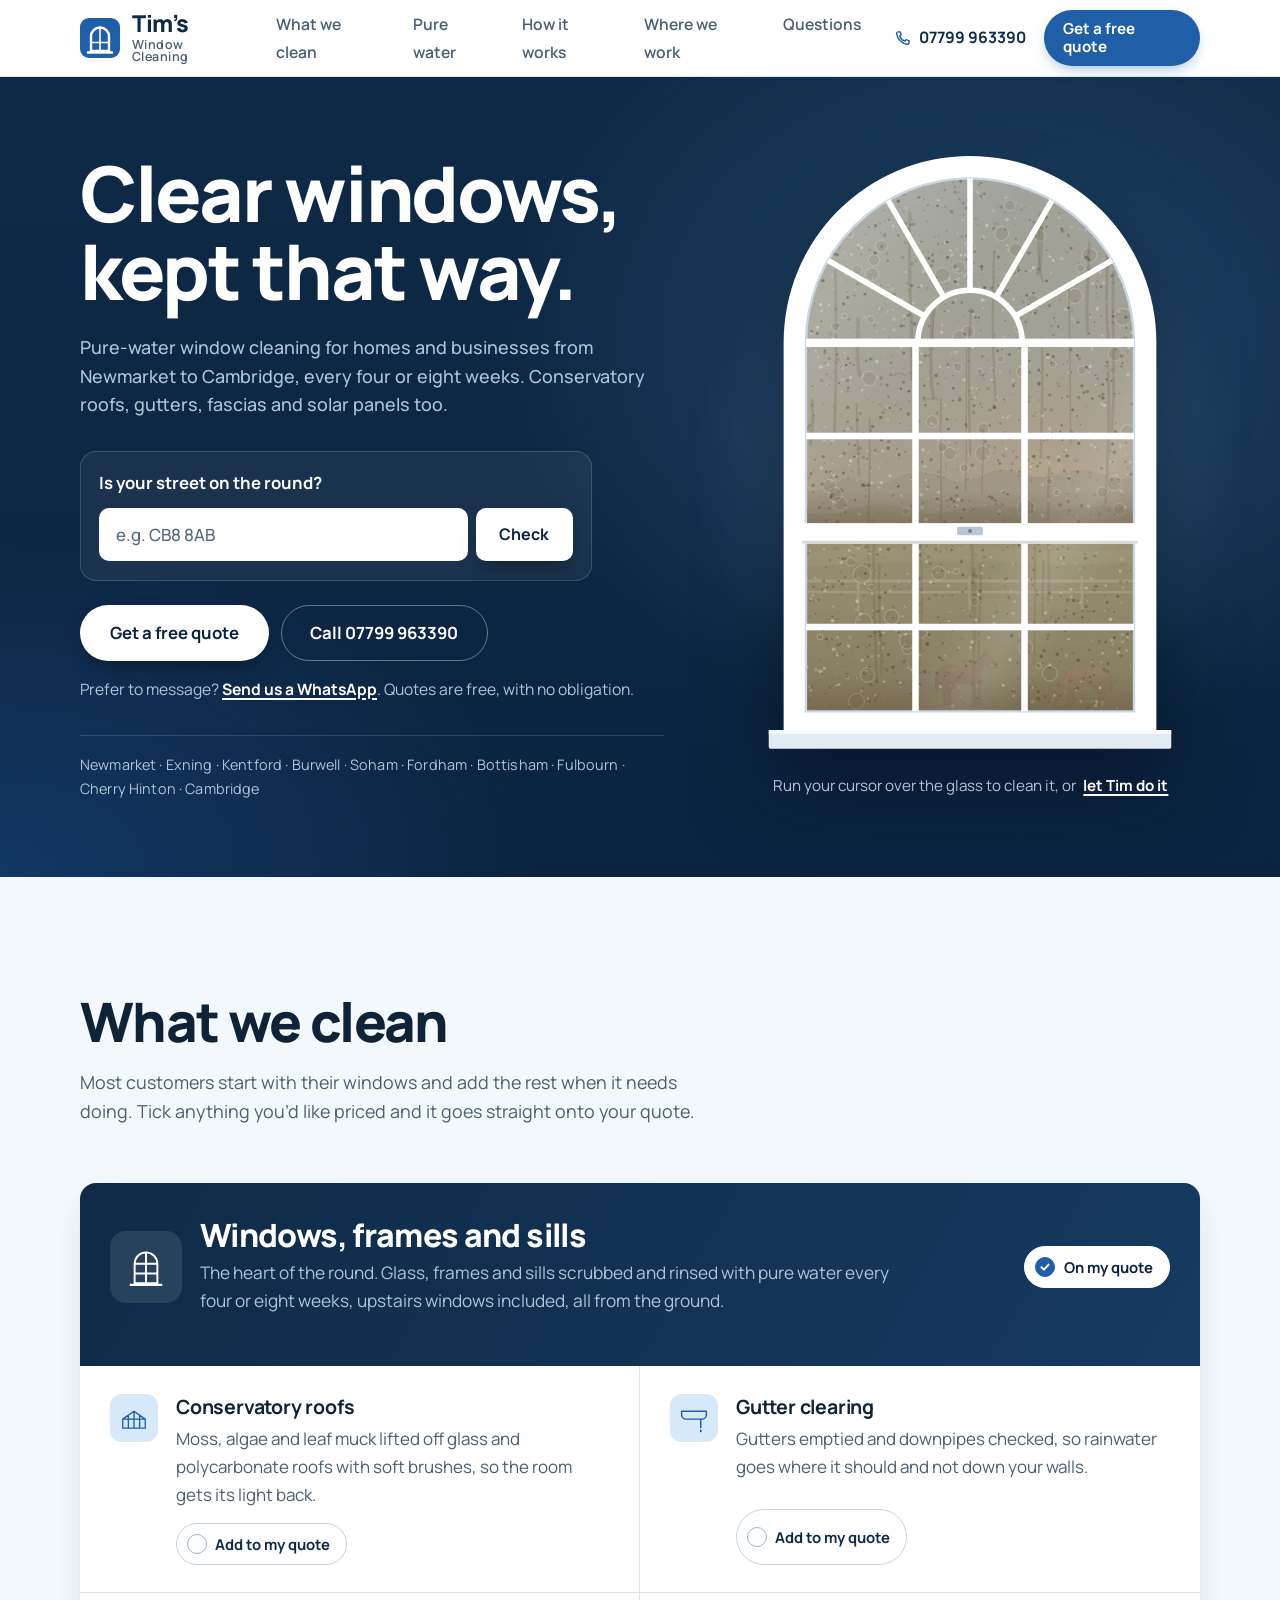
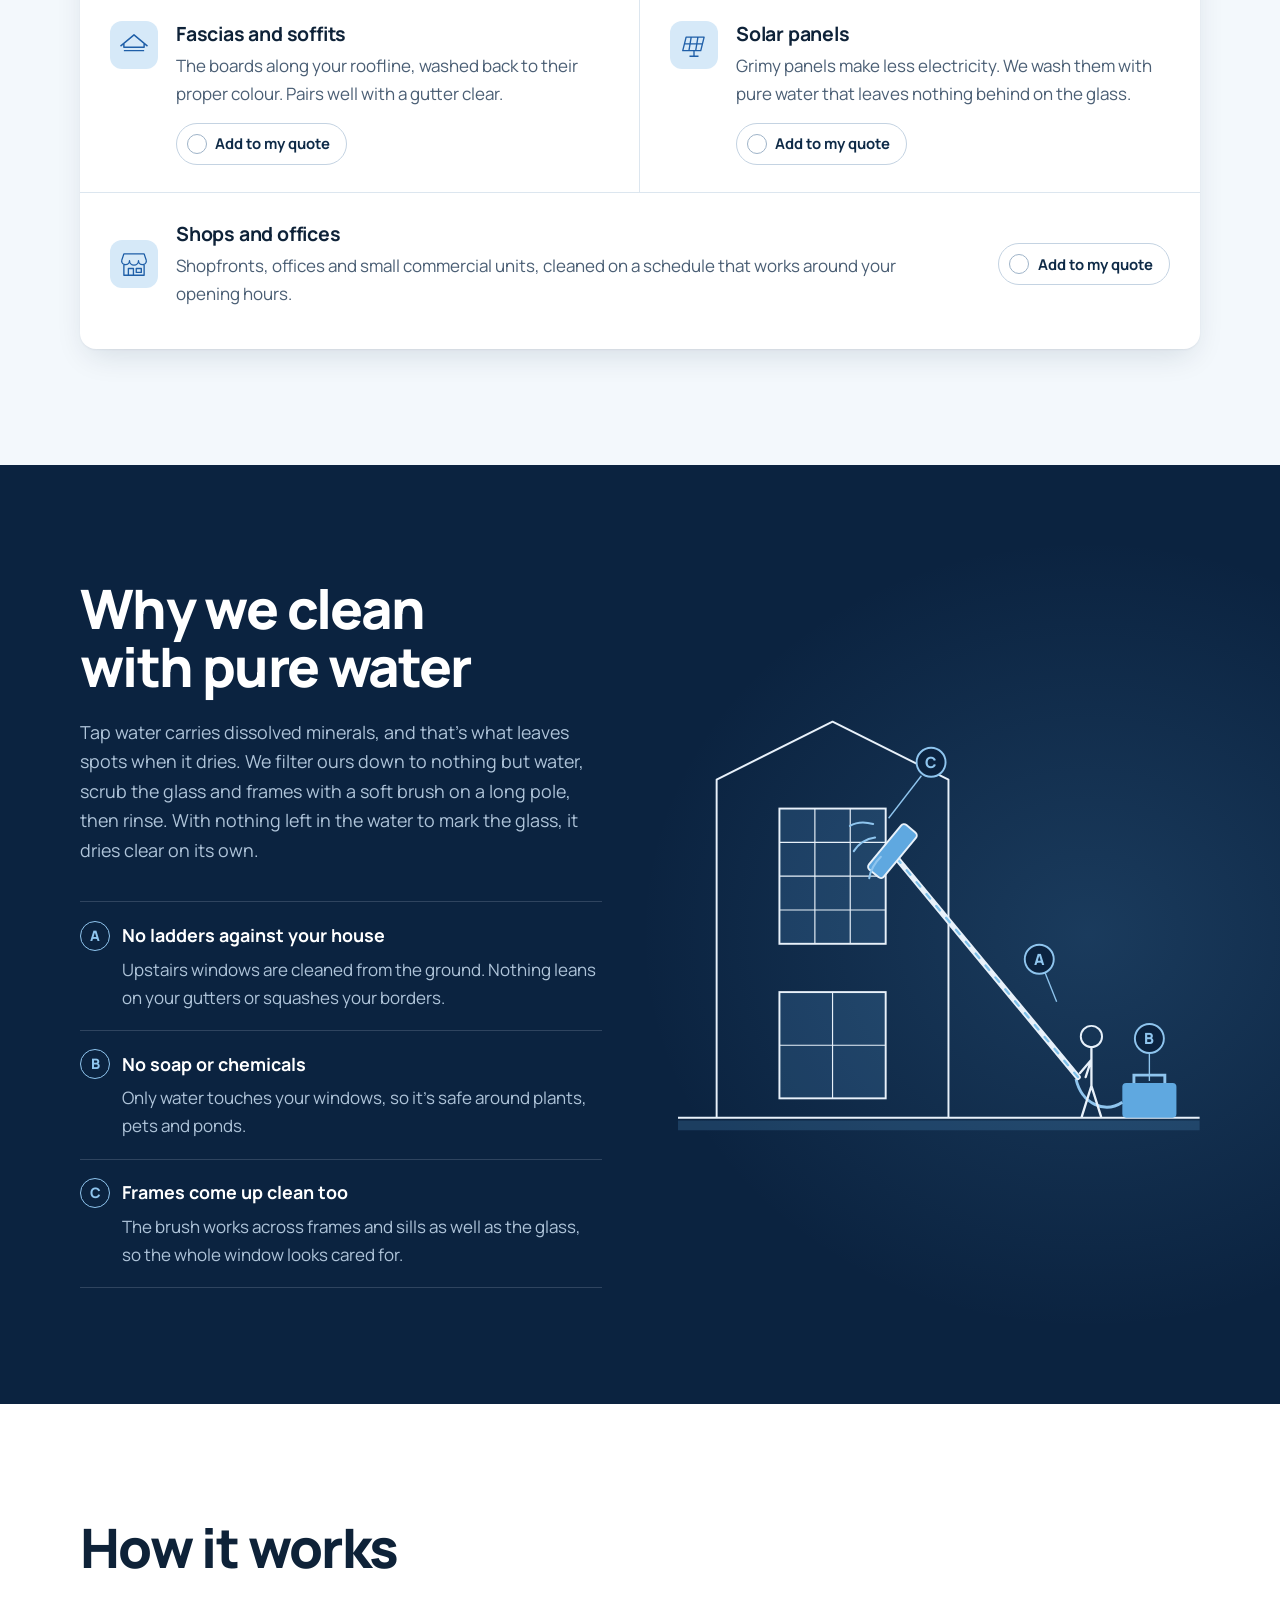
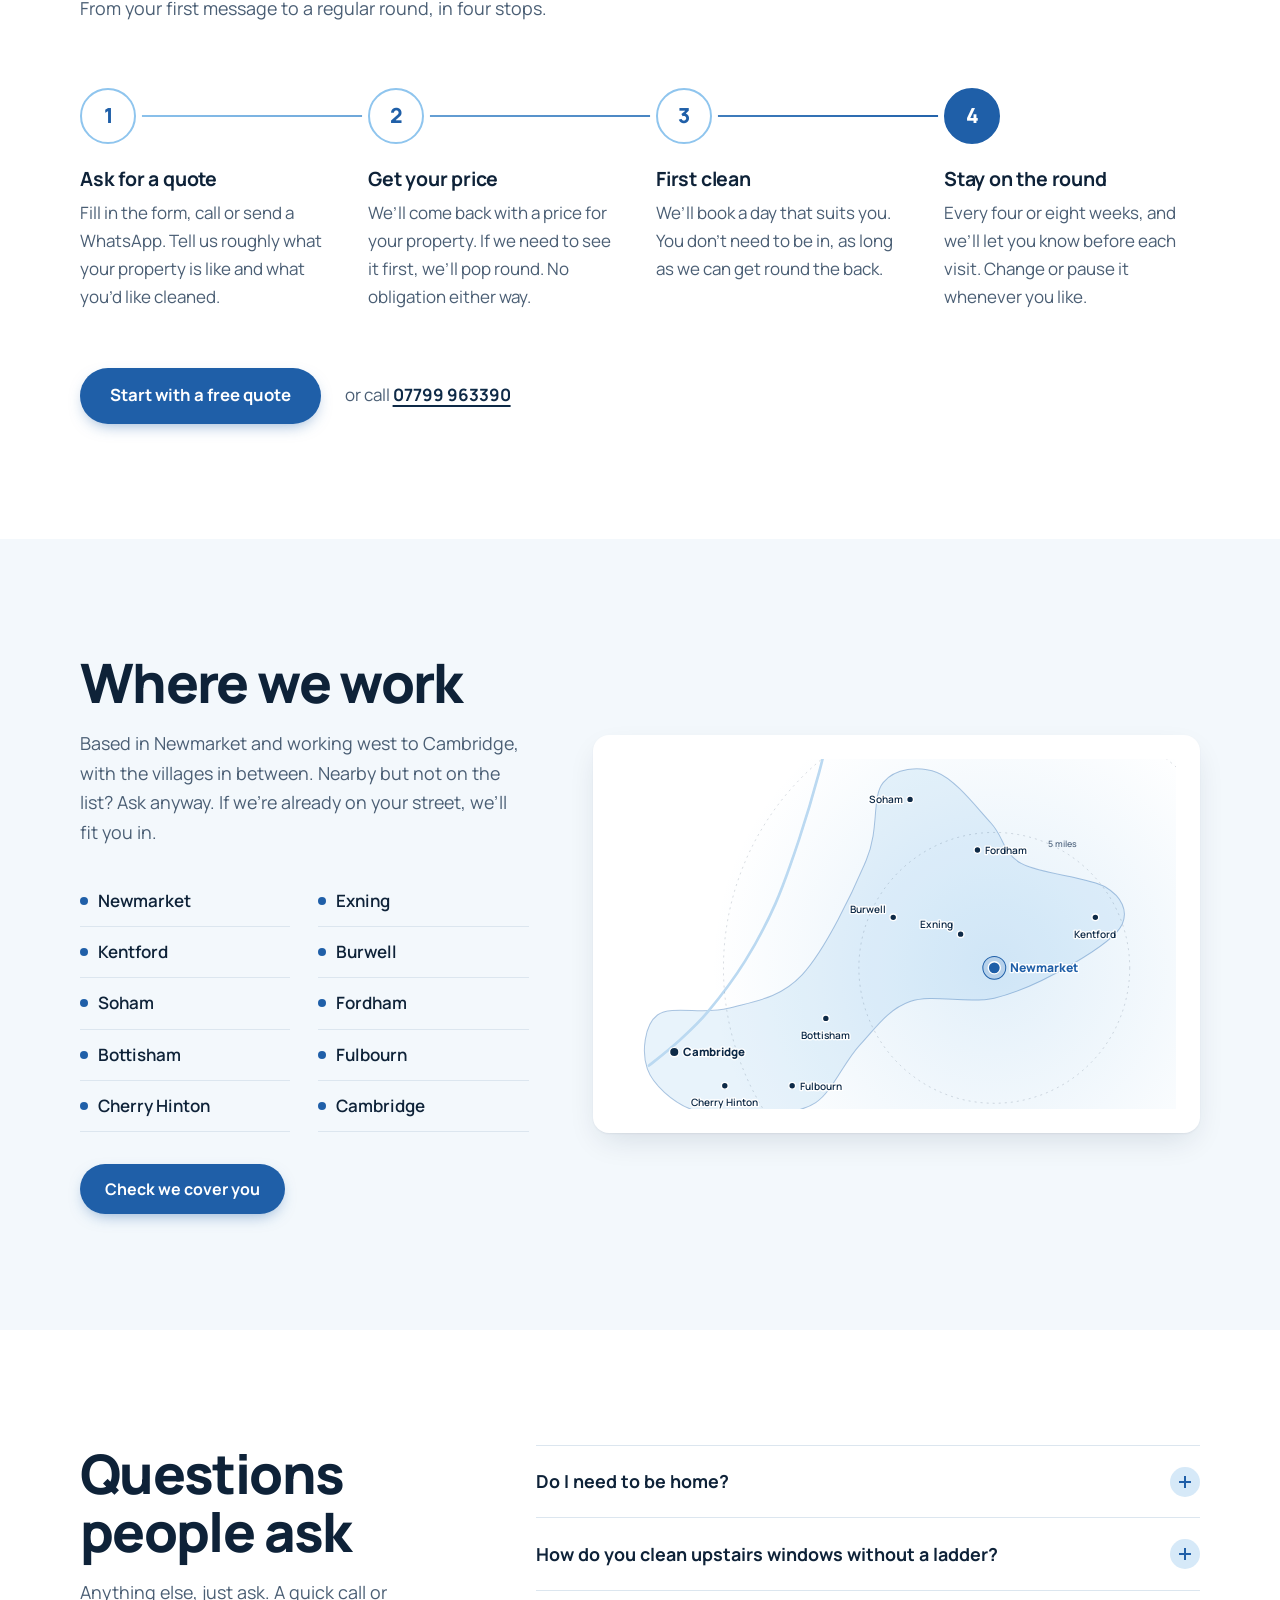
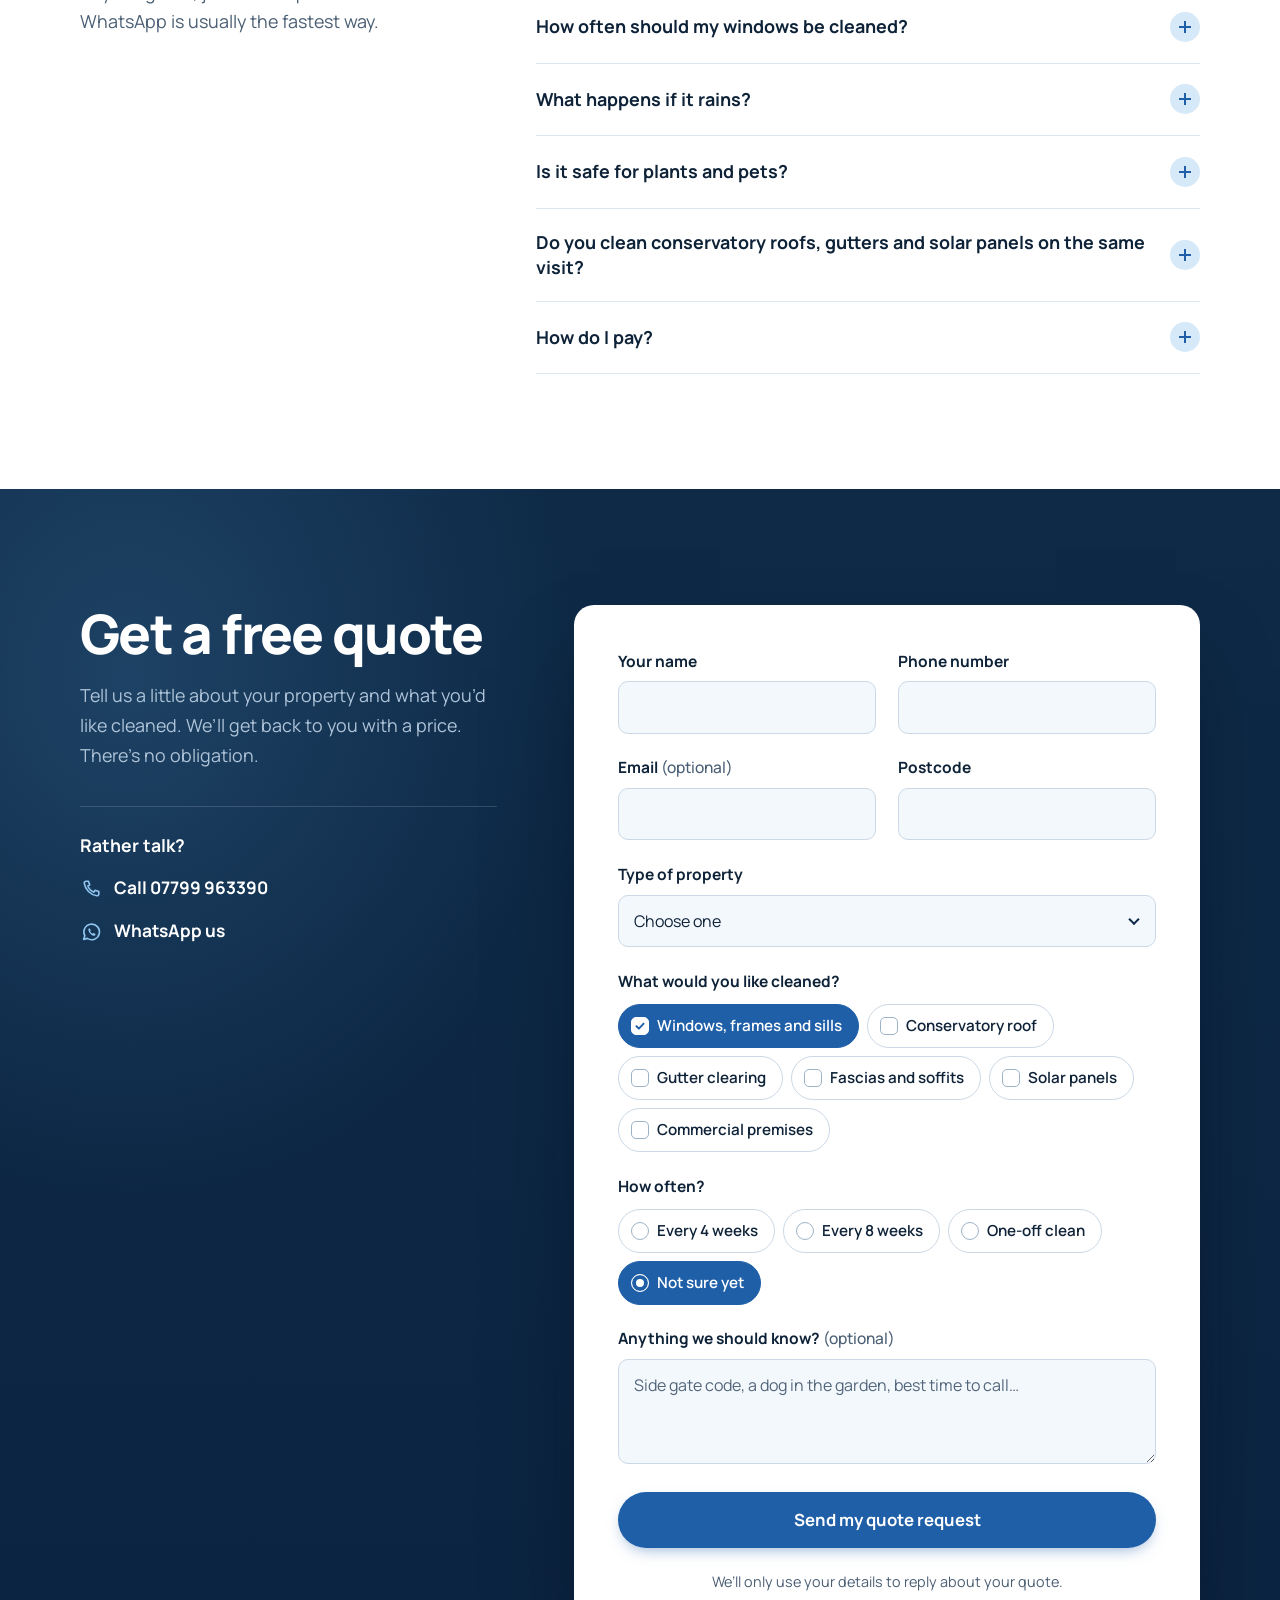
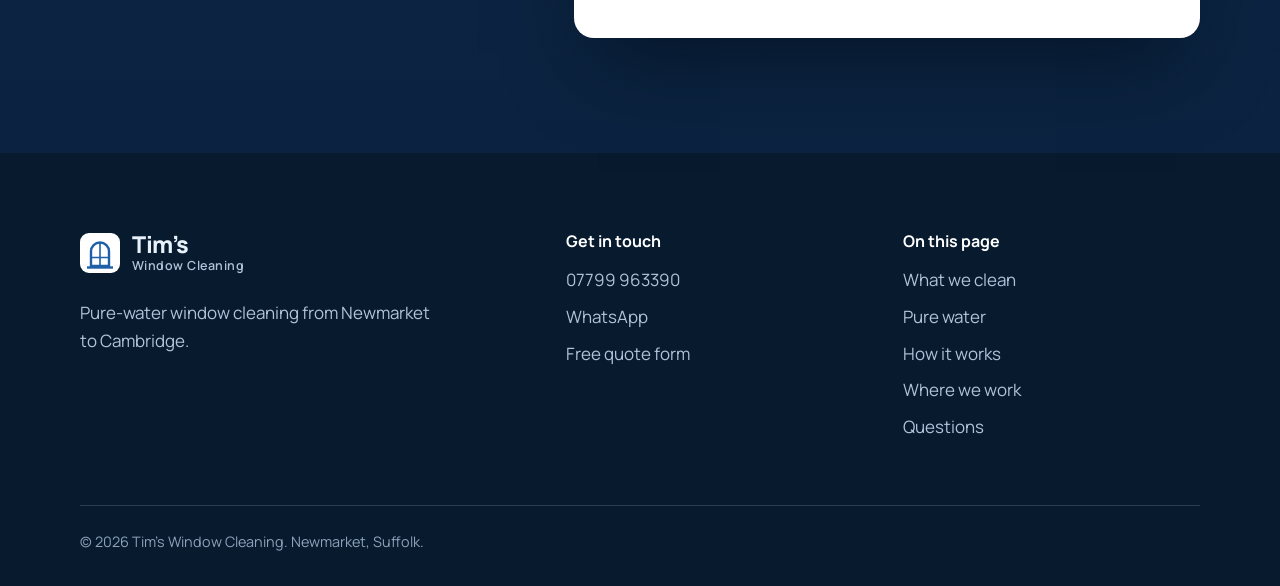
==== commit 199ae930: "Add two horses to the paddock in the hero window view A bay standing and a chestnut grazing, drawn i" ====
--- a/index.html
+++ b/index.html
@@ -143,6 +143,22 @@
                 <path d="M0 486c22-6 40 2 62-4s38-12 60-6 30 10 52 6 44-10 66-6 36 8 58 4 50-6 72 0 20 4 30 2V530H0Z" fill="#6B8A76"/>
                 <path d="M0 500c60-10 120-8 200-4s150 4 200-2V760H0Z" fill="url(#turf)"/>
                 <path d="M0 528c80-8 170-10 260-6 60 3 100 2 140-2v14c-40 4-80 6-140 3-90-4-180-2-260 6Z" fill="#B3C98A" opacity=".7"/>
+                <!-- two horses in the near paddock: a bay standing, a chestnut grazing -->
+                <g>
+                  <defs>
+                  <radialGradient id="horse-sheen"><stop offset="0" stop-color="#FFF3DF" stop-opacity=".22"/><stop offset="1" stop-color="#FFF3DF" stop-opacity="0"/></radialGradient>
+                  <linearGradient id="bay-body" x1="0" y1="0" x2="0" y2="1"><stop offset="0" stop-color="#8A5530"/><stop offset=".55" stop-color="#6B3B21"/><stop offset="1" stop-color="#4A2715"/></linearGradient>
+                  <linearGradient id="bay-leg" x1="0" y1="0" x2="0" y2="1"><stop offset="0" stop-color="#5E331D"/><stop offset=".38" stop-color="#4A2716"/><stop offset=".58" stop-color="#1E1511"/><stop offset="1" stop-color="#16100D"/></linearGradient>
+                  <linearGradient id="bay-hair" x1="0" y1="0" x2="0" y2="1"><stop offset="0" stop-color="#241812"/><stop offset="1" stop-color="#120D0A"/></linearGradient>
+                  <linearGradient id="chestnut-body" x1="0" y1="0" x2="0" y2="1"><stop offset="0" stop-color="#C27C47"/><stop offset=".55" stop-color="#A2602F"/><stop offset="1" stop-color="#7C4420"/></linearGradient>
+                  <linearGradient id="chestnut-leg" x1="0" y1="0" x2="0" y2="1"><stop offset="0" stop-color="#9C5B2D"/><stop offset=".6" stop-color="#7E4622"/><stop offset="1" stop-color="#6A3A1C"/></linearGradient>
+                  <linearGradient id="chestnut-hair" x1="0" y1="0" x2="0" y2="1"><stop offset="0" stop-color="#8A4A22"/><stop offset="1" stop-color="#5E3016"/></linearGradient>
+                  </defs>
+                  <ellipse cx="196" cy="690" rx="34" ry="3.6" fill="#3F5E2E" opacity=".35"/>
+                  <g transform="translate(160 630.4) scale(0.74 0.74)"><path d="M63 44L70.5 42C70.5 50 70 56 70 61C70 66 69.6 70 69.8 73C70.2 75 71.5 76.5 72.5 78L73 80H66L66.4 77C65.6 74 65.6 70 65.6 66C65.6 62 65 58 64 54C63 50 62.5 47 63 44Z" transform="translate(-6.5 -.6)" fill="url(#bay-leg)"/><path d="M63 44L70.5 42C70.5 50 70 56 70 61C70 66 69.6 70 69.8 73C70.2 75 71.5 76.5 72.5 78L73 80H66L66.4 77C65.6 74 65.6 70 65.6 66C65.6 62 65 58 64 54C63 50 62.5 47 63 44Z" transform="translate(-6.5 -.6)" fill="#000" opacity=".22"/><path d="M14 36C20 40 26 44 27 48C27 52 24 56 21 60C19.5 62 19.5 64 20 68C20.4 71 20.6 73 21.4 75C22.2 76.6 22.8 78 23 80H16L16.2 77C15.4 74 15.2 71 15 67C14.8 63 13.6 60 12 57C10 52 9 44 11 38Z" transform="translate(6 -.6)" fill="url(#bay-leg)"/><path d="M14 36C20 40 26 44 27 48C27 52 24 56 21 60C19.5 62 19.5 64 20 68C20.4 71 20.6 73 21.4 75C22.2 76.6 22.8 78 23 80H16L16.2 77C15.4 74 15.2 71 15 67C14.8 63 13.6 60 12 57C10 52 9 44 11 38Z" transform="translate(6 -.6)" fill="#000" opacity=".22"/><path d="M11 25C4 28 2.6 40 3.6 56C4 61 8.4 61.4 8.6 57C8.8 46 9.6 36 13.4 30Z" fill="url(#bay-hair)"/><path d="M24 20C34 19 42 25 50 23C54 22 57 18 60 18C66 14 72 6 77 3L77.6-2.4 79.6 2.6C82 4 85 8 88 13C90 17 93 20 94.6 23C95.6 25.6 93.6 28.2 90.6 27.6C88 27 86 26.4 84 25C81 23 79 20 77 18C74 22 72 30 71 38C70.6 43 68 47 64 48C54 50 42 50 32 47C28 46 25 46 23 47C17 46 11 42 9 34C7 27 13 21 24 20Z" fill="url(#bay-body)"/><path d="M63 44L70.5 42C70.5 50 70 56 70 61C70 66 69.6 70 69.8 73C70.2 75 71.5 76.5 72.5 78L73 80H66L66.4 77C65.6 74 65.6 70 65.6 66C65.6 62 65 58 64 54C63 50 62.5 47 63 44Z" fill="url(#bay-leg)"/><path d="M14 36C20 40 26 44 27 48C27 52 24 56 21 60C19.5 62 19.5 64 20 68C20.4 71 20.6 73 21.4 75C22.2 76.6 22.8 78 23 80H16L16.2 77C15.4 74 15.2 71 15 67C14.8 63 13.6 60 12 57C10 52 9 44 11 38Z" fill="url(#bay-leg)"/><path d="M66.2 78.4H72.8L73 80H66Z" fill="#231A15"/><path d="M16.1 78.4H22.8L23 80H16Z" fill="#231A15"/><g fill="none" stroke="#2A160C" stroke-width="1.1" stroke-linecap="round" opacity=".14"><path d="M61 23C65 31 65.4 39 63 46"/><path d="M23 23C29.6 29 30.4 38 26.6 46"/><path d="M33 46.6C38 44.6 46 44.8 54 47"/></g><ellipse cx="30" cy="27" rx="14" ry="8" fill="url(#horse-sheen)"/><ellipse cx="56" cy="29" rx="8" ry="9" fill="url(#horse-sheen)" opacity=".7"/><path d="M10 27C6.4 32 6.2 44 7 54" fill="none" stroke="#FFF3DF" stroke-width=".7" opacity=".18" stroke-linecap="round"/><path d="M60 18C66 14 72 6 77 3L76.4 7C71 10.4 66.4 16 62.6 21Z" fill="url(#bay-hair)"/><path d="M75.6 3.6 75.2-1.4 77.8 2.6Z" fill="#1E1410"/><ellipse cx="84.2" cy="11.6" rx="1.2" ry=".95" fill="#160E0A"/><circle cx="84.6" cy="11.2" r=".32" fill="#fff" opacity=".8"/><path d="M91.6 24.6C92.4 24.6 93 25.2 92.8 25.8" fill="none" stroke="#1A100B" stroke-width=".7" stroke-linecap="round" opacity=".7"/><path d="M85.4 23.2C83 21.6 81.4 19.6 80.2 17.4" fill="none" stroke="#2A160C" stroke-width=".8" opacity=".3" stroke-linecap="round"/></g>
+                  <ellipse cx="318" cy="692" rx="34" ry="3.6" fill="#3F5E2E" opacity=".35"/>
+                  <g transform="translate(356 632.4) scale(-0.74 0.74)"><path d="M63 44L70.5 42C70.5 50 70 56 70 61C70 66 69.6 70 69.8 73C70.2 75 71.5 76.5 72.5 78L73 80H66L66.4 77C65.6 74 65.6 70 65.6 66C65.6 62 65 58 64 54C63 50 62.5 47 63 44Z" transform="translate(-6.5 -.6)" fill="url(#chestnut-leg)"/><path d="M63 44L70.5 42C70.5 50 70 56 70 61C70 66 69.6 70 69.8 73C70.2 75 71.5 76.5 72.5 78L73 80H66L66.4 77C65.6 74 65.6 70 65.6 66C65.6 62 65 58 64 54C63 50 62.5 47 63 44Z" transform="translate(-6.5 -.6)" fill="#000" opacity=".22"/><path d="M14 36C20 40 26 44 27 48C27 52 24 56 21 60C19.5 62 19.5 64 20 68C20.4 71 20.6 73 21.4 75C22.2 76.6 22.8 78 23 80H16L16.2 77C15.4 74 15.2 71 15 67C14.8 63 13.6 60 12 57C10 52 9 44 11 38Z" transform="translate(6 -.6)" fill="url(#chestnut-leg)"/><path d="M14 36C20 40 26 44 27 48C27 52 24 56 21 60C19.5 62 19.5 64 20 68C20.4 71 20.6 73 21.4 75C22.2 76.6 22.8 78 23 80H16L16.2 77C15.4 74 15.2 71 15 67C14.8 63 13.6 60 12 57C10 52 9 44 11 38Z" transform="translate(6 -.6)" fill="#000" opacity=".22"/><path d="M11 25C4 28 2.6 40 3.6 56C4 61 8.4 61.4 8.6 57C8.8 46 9.6 36 13.4 30Z" fill="url(#chestnut-hair)"/><path d="M24 20C34 19 42 25 50 23C54 22 57 18 60 19C67 21 74 31 80 44L79 39.4 82.6 44.6C85 50 87.4 56 89.4 62C91 66.6 92.6 71.6 92.8 75.6C93 78.8 90.4 80.4 87.6 79.4C85.6 78.6 84.6 76 83.4 72.6C81.6 67.4 79 62.6 76.2 58.4C73.4 53.6 71.4 48.4 71 42C70.6 45 68 47.4 64 48C54 50 42 50 32 47C28 46 25 46 23 47C17 46 11 42 9 34C7 27 13 21 24 20Z" fill="url(#chestnut-body)"/><path d="M63 44L70.5 42C70.5 50 70 56 70 61C70 66 69.6 70 69.8 73C70.2 75 71.5 76.5 72.5 78L73 80H66L66.4 77C65.6 74 65.6 70 65.6 66C65.6 62 65 58 64 54C63 50 62.5 47 63 44Z" fill="url(#chestnut-leg)"/><path d="M14 36C20 40 26 44 27 48C27 52 24 56 21 60C19.5 62 19.5 64 20 68C20.4 71 20.6 73 21.4 75C22.2 76.6 22.8 78 23 80H16L16.2 77C15.4 74 15.2 71 15 67C14.8 63 13.6 60 12 57C10 52 9 44 11 38Z" fill="url(#chestnut-leg)"/><path d="M15.4 71H21.2C21.4 73.6 22.6 77 23 80H16L16.2 77C15.6 75 15.4 73 15.4 71Z" fill="#F4EEE4"/><path d="M66.2 78.4H72.8L73 80H66Z" fill="#231A15"/><path d="M16.1 78.4H22.8L23 80H16Z" fill="#231A15"/><g fill="none" stroke="#2A160C" stroke-width="1.1" stroke-linecap="round" opacity=".14"><path d="M61 23C65 31 65.4 39 63 46"/><path d="M23 23C29.6 29 30.4 38 26.6 46"/><path d="M33 46.6C38 44.6 46 44.8 54 47"/></g><ellipse cx="30" cy="27" rx="14" ry="8" fill="url(#horse-sheen)"/><ellipse cx="56" cy="29" rx="8" ry="9" fill="url(#horse-sheen)" opacity=".7"/><path d="M10 27C6.4 32 6.2 44 7 54" fill="none" stroke="#FFF3DF" stroke-width=".7" opacity=".18" stroke-linecap="round"/><path d="M60 19C67 21 74 31 80 44C78.4 41.6 76 37.6 73 33C69.6 28 65.6 24.4 61.6 22.6Z" fill="url(#chestnut-hair)"/><path d="M78.6 42.4 76.8 38.4 80.6 42.2Z" fill="#6E3A1A"/><ellipse cx="86" cy="60.6" rx=".95" ry="1.2" fill="#160E0A"/><circle cx="86.3" cy="61" r=".3" fill="#fff" opacity=".8"/><path d="M88.4 59.6C90 63.8 91.4 68.6 91.8 73.4C91.8 74.4 90.8 74.4 90.6 73.4C90 69 88.8 64.4 87.4 60.4Z" fill="#F4EEE4"/><path d="M90.2 77.6C91 77.6 91.6 77 91.6 76.2" fill="none" stroke="#1A100B" stroke-width=".7" stroke-linecap="round" opacity=".7"/></g>
+                </g>
                 <g stroke="#FFFFFF" stroke-linecap="round">
                   <path d="M0 556H400" stroke-width="3.2"/>
                   <path d="M0 568H400" stroke-width="2.4" opacity=".9"/>
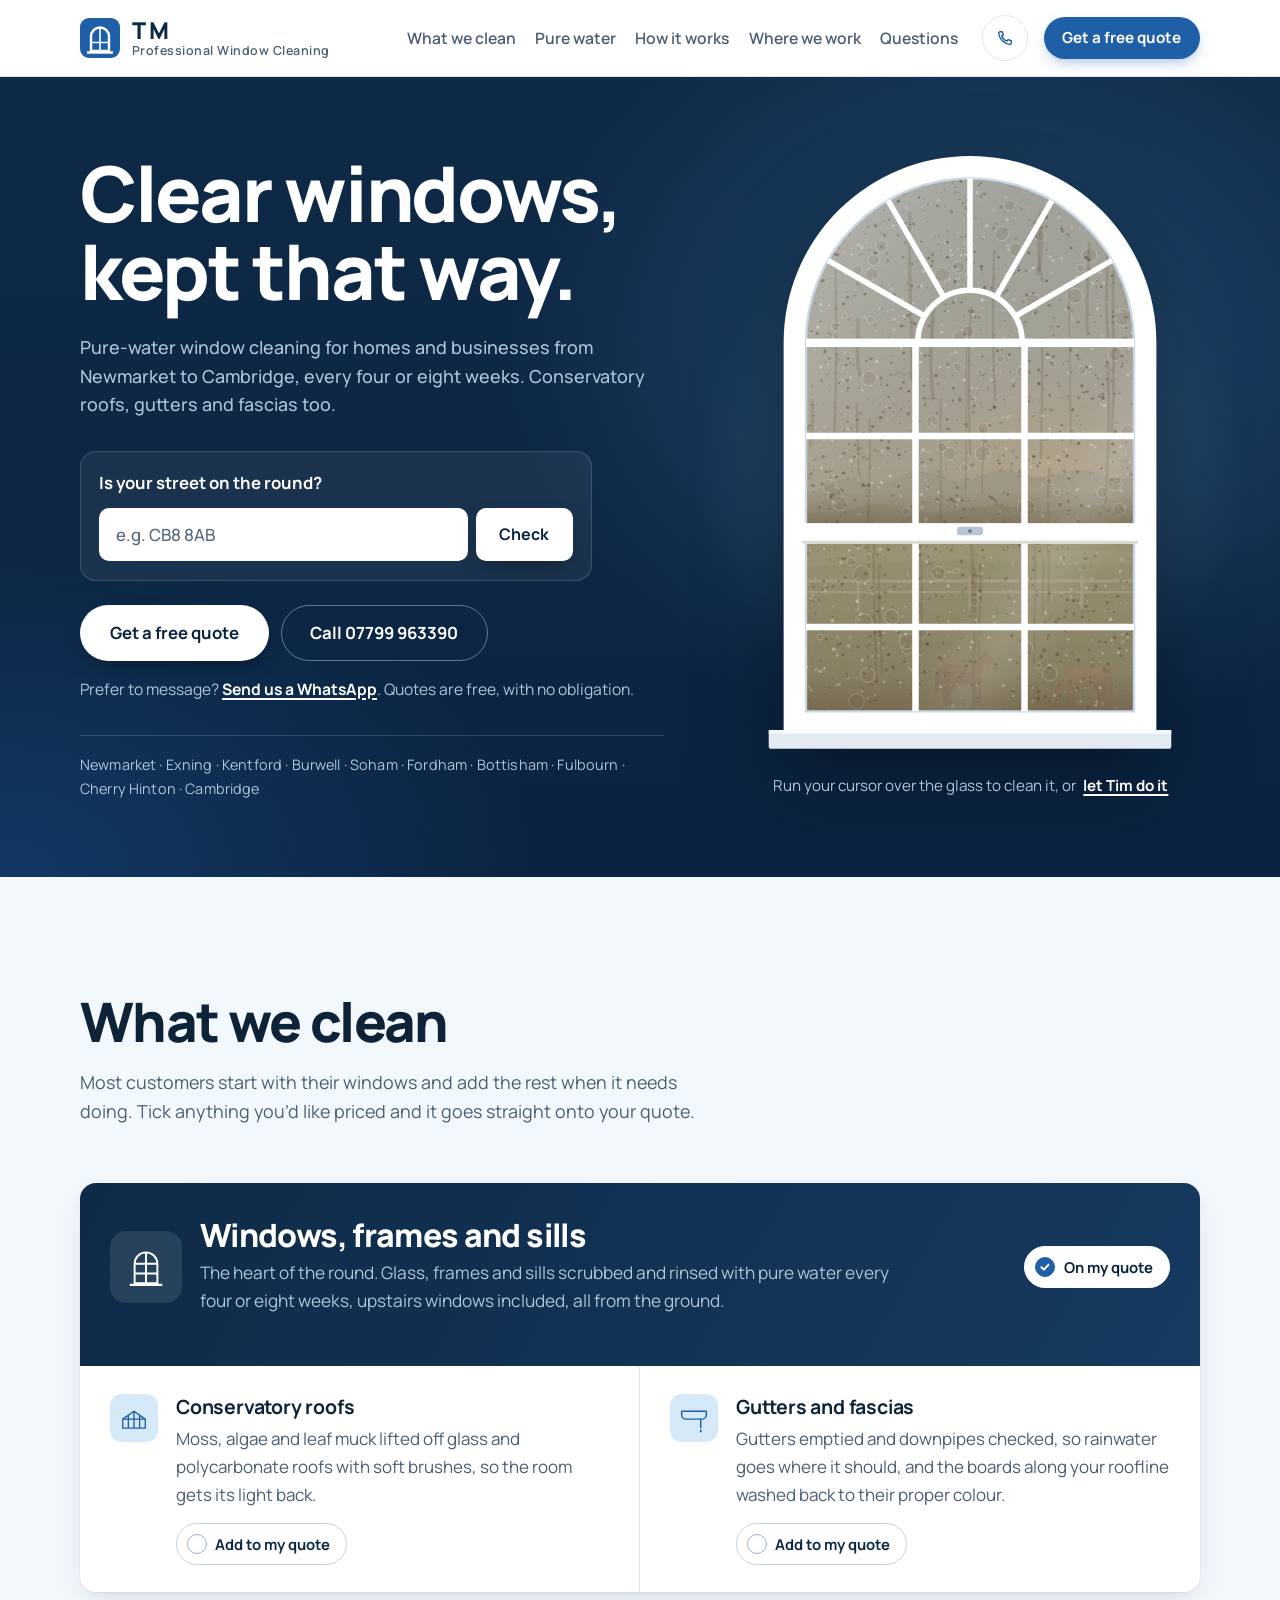
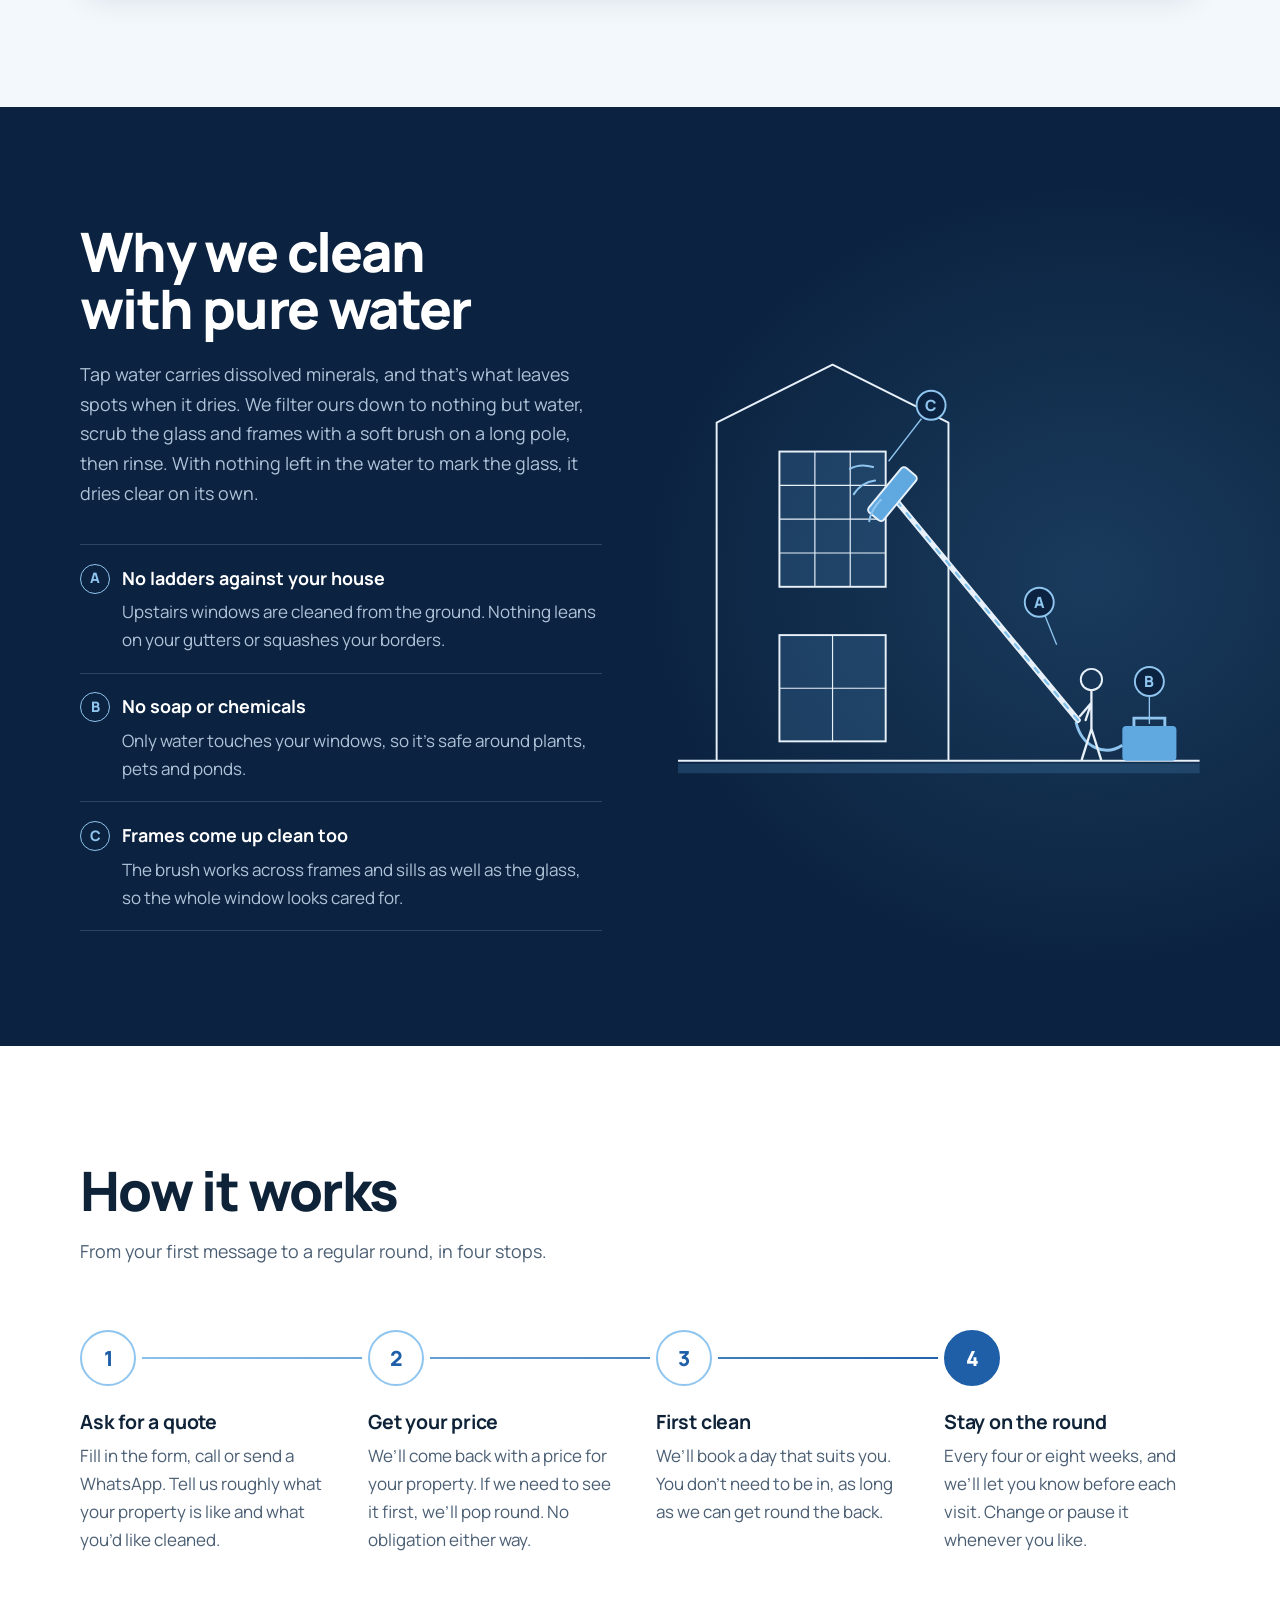
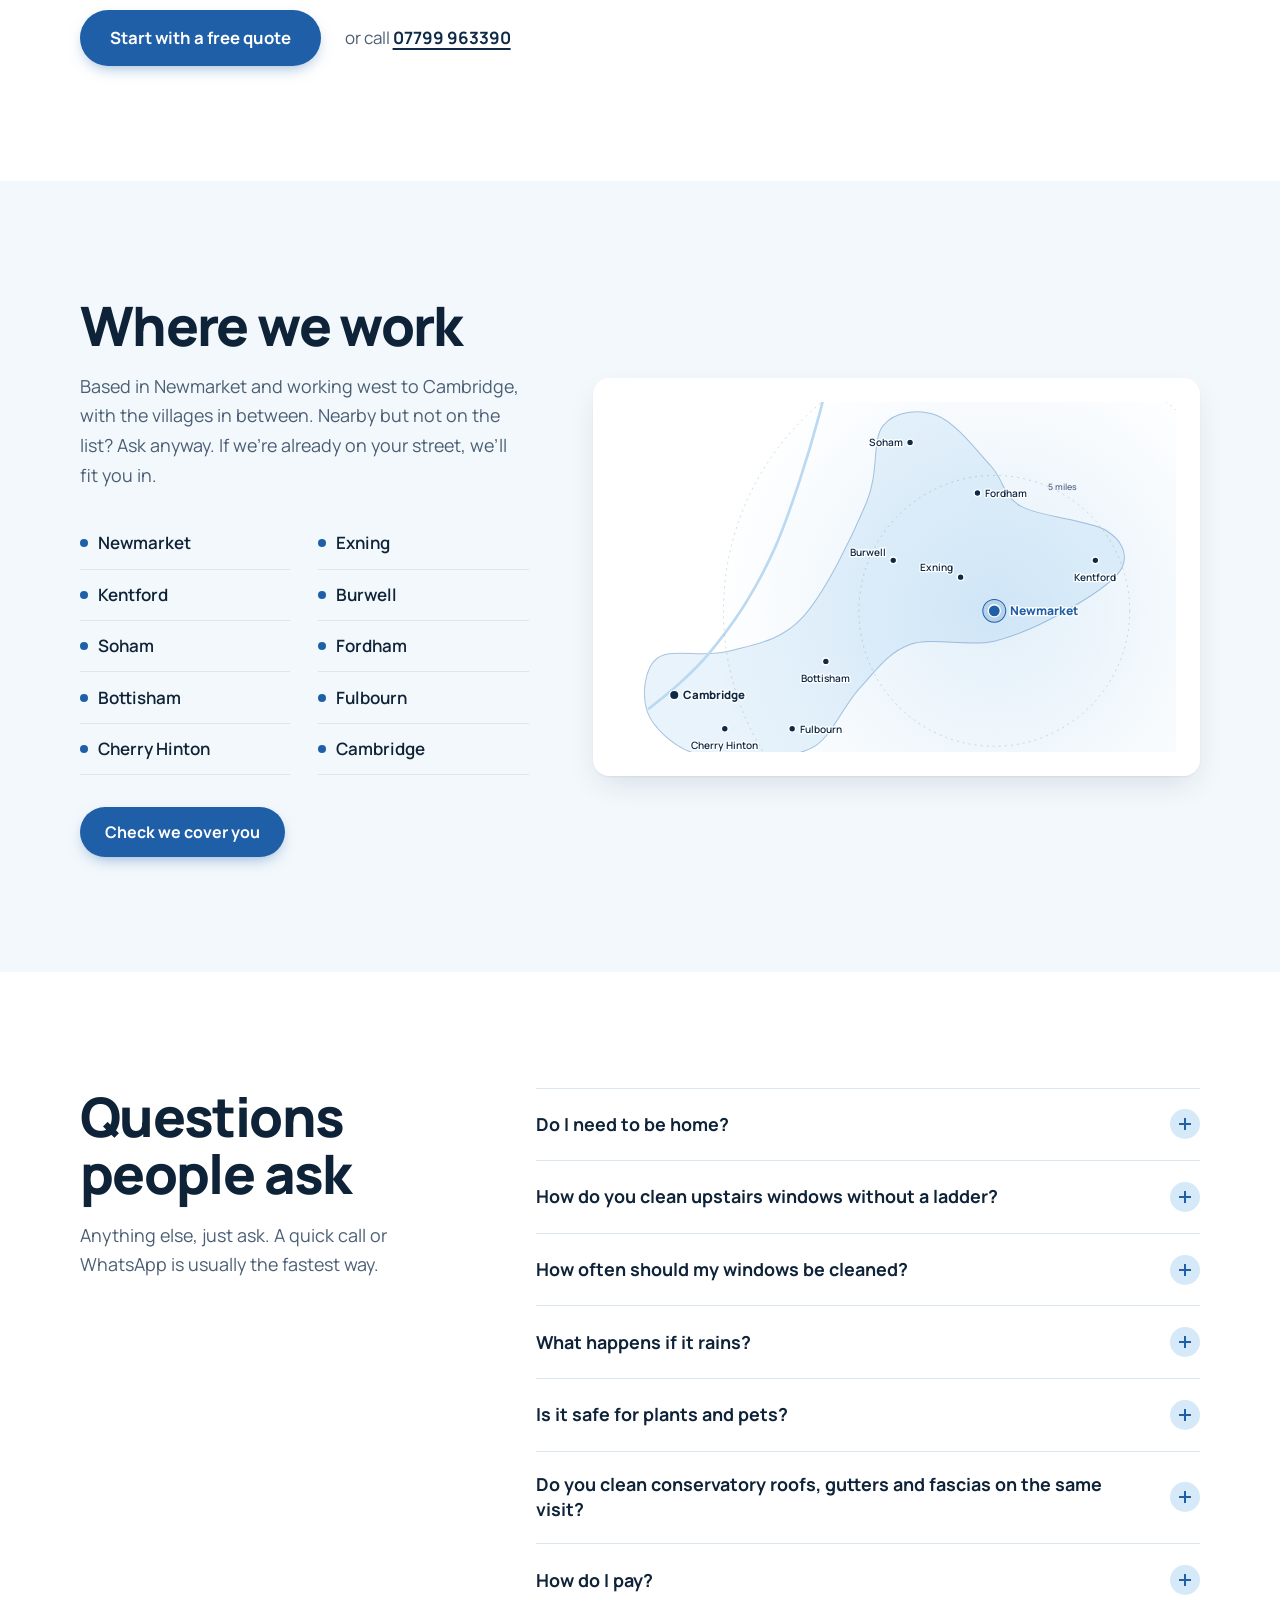
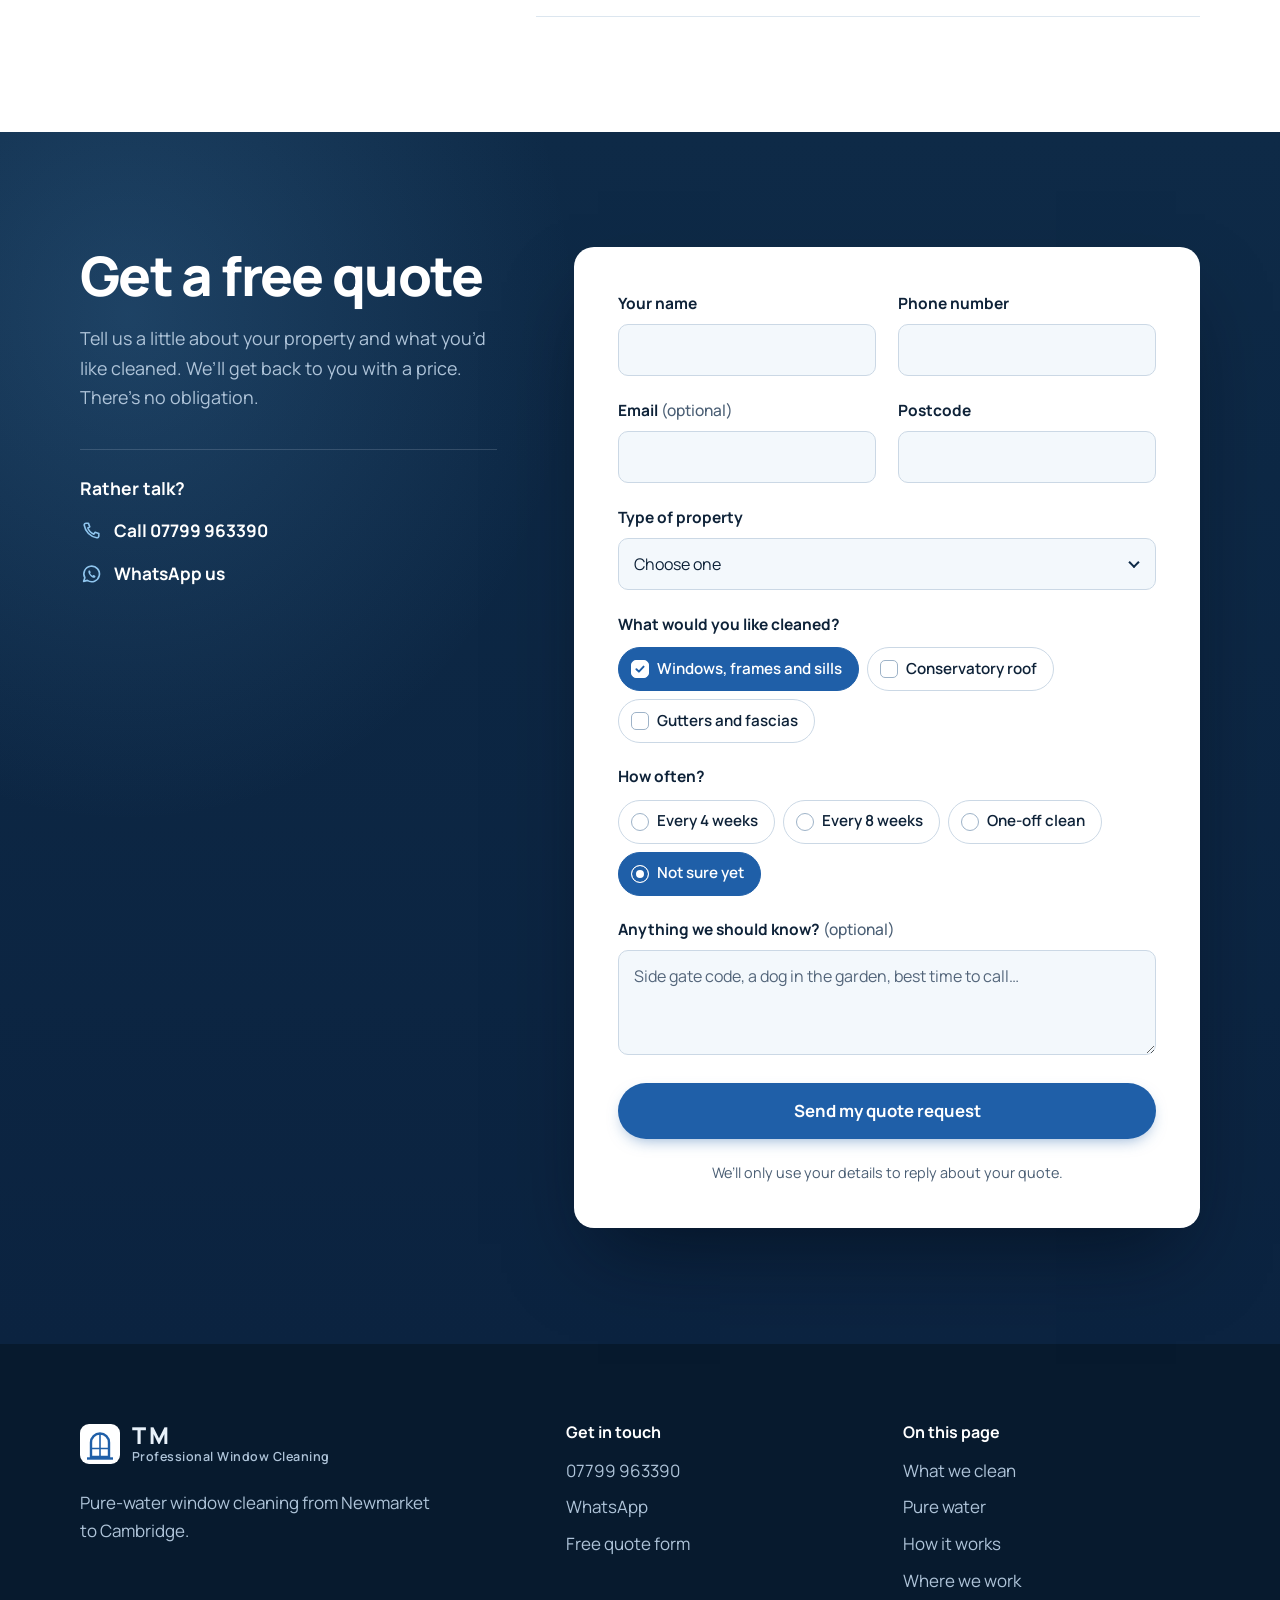
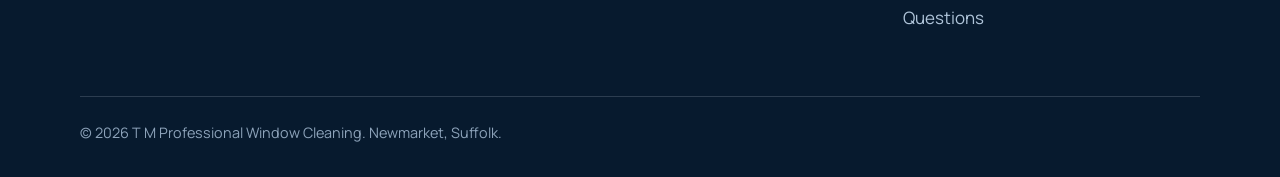
==== commit aef75b5c: "Rename business to T M Professional Window Cleaning and trim services Services are now windows, cons" ====
--- a/index.html
+++ b/index.html
@@ -3,13 +3,13 @@
 <head>
   <meta charset="utf-8">
   <meta name="viewport" content="width=device-width, initial-scale=1">
-  <title>Tim’s Window Cleaning | Window Cleaners in Newmarket &amp; Cambridge</title>
-  <meta name="description" content="Pure-water window cleaning for homes and businesses from Newmarket to Cambridge. Regular 4 or 8-weekly rounds, conservatory roofs, gutters, fascias, soffits and solar panels. Free quotes.">
+  <title>T M Professional Window Cleaning | Window Cleaners in Newmarket &amp; Cambridge</title>
+  <meta name="description" content="Pure-water window cleaning for homes and businesses from Newmarket to Cambridge. Regular 4 or 8-weekly rounds, conservatory roofs, gutters and fascias. Free quotes.">
   <meta name="theme-color" content="#0E2A47">
 
   <!-- Social sharing preview (add your domain to og:url once it's live) -->
   <meta property="og:type" content="website">
-  <meta property="og:title" content="Tim’s Window Cleaning | Newmarket &amp; Cambridge">
+  <meta property="og:title" content="T M Professional Window Cleaning | Newmarket &amp; Cambridge">
   <meta property="og:description" content="Pure-water window cleaning from Newmarket to Cambridge. Check your street is on the round and get a free quote.">
   <meta property="og:image" content="assets/og-image.png">
   <meta property="og:locale" content="en_GB">
@@ -26,7 +26,7 @@
   {
     "@context": "https://schema.org",
     "@type": "LocalBusiness",
-    "name": "Tim's Window Cleaning",
+    "name": "T M Professional Window Cleaning",
     "description": "Pure-water window cleaning for homes and businesses from Newmarket to Cambridge.",
     "telephone": "+447799963390",
     "address": { "@type": "PostalAddress", "addressLocality": "Newmarket", "addressRegion": "Suffolk", "addressCountry": "GB" },
@@ -35,9 +35,7 @@
       { "@type": "Offer", "itemOffered": { "@type": "Service", "name": "Window cleaning" } },
       { "@type": "Offer", "itemOffered": { "@type": "Service", "name": "Conservatory roof cleaning" } },
       { "@type": "Offer", "itemOffered": { "@type": "Service", "name": "Gutter clearing" } },
-      { "@type": "Offer", "itemOffered": { "@type": "Service", "name": "Fascia and soffit cleaning" } },
-      { "@type": "Offer", "itemOffered": { "@type": "Service", "name": "Solar panel cleaning" } },
-      { "@type": "Offer", "itemOffered": { "@type": "Service", "name": "Commercial window cleaning" } }
+      { "@type": "Offer", "itemOffered": { "@type": "Service", "name": "Fascia cleaning" } }
     ]
   }
   </script>
@@ -48,7 +46,7 @@
   <!-- ============ HEADER ============ -->
   <header class="site-header" data-header>
     <div class="wrap header-inner">
-      <a class="brand" href="#top" aria-label="Tim’s Window Cleaning, back to top">
+      <a class="brand" href="#top" aria-label="T M Professional Window Cleaning, back to top">
         <svg class="brand-mark" viewBox="0 0 40 40" aria-hidden="true">
           <rect width="40" height="40" rx="9" fill="#1F5FA8"/>
           <path d="M11 33V18.5a9 9 0 0 1 18 0V33Z" fill="none" stroke="#FFFFFF" stroke-width="2.4"/>
@@ -56,8 +54,8 @@
           <path d="M7 34.5h26" stroke="#FFFFFF" stroke-width="2.4"/>
         </svg>
         <span class="brand-text">
-          <span class="brand-name">Tim’s</span>
-          <span class="brand-sub">Window Cleaning</span>
+          <span class="brand-name">T M</span>
+          <span class="brand-sub">Professional Window Cleaning</span>
         </span>
       </a>
 
@@ -92,7 +90,7 @@
       <div class="wrap hero-grid">
         <div class="cover">
           <h1 id="hero-title">Clear windows, kept that way.</h1>
-          <p class="lede">Pure-water window cleaning for homes and businesses from Newmarket to Cambridge, every four or eight weeks. Conservatory roofs, gutters, fascias and solar panels too.</p>
+          <p class="lede">Pure-water window cleaning for homes and businesses from Newmarket to Cambridge, every four or eight weeks. Conservatory roofs, gutters and fascias too.</p>
 
           <form class="check" data-check novalidate>
             <label class="check-label" for="c-postcode">Is your street on the round?</label>
@@ -280,34 +278,10 @@
           <li class="key-row">
             <svg class="key-symbol" viewBox="0 0 64 64" aria-hidden="true"><path d="M10 20h44v6a8 8 0 0 1-8 8H18a8 8 0 0 1-8-8Z M44 34v16" fill="none" stroke="currentColor" stroke-width="2.6" stroke-linejoin="round"/><path d="M44 54v2" stroke="currentColor" stroke-width="3" stroke-linecap="round"/></svg>
             <div class="key-text">
-              <h3>Gutter clearing</h3>
-              <p>Gutters emptied and downpipes checked, so rainwater goes where it should and not down your walls.</p>
-            </div>
-            <button type="button" class="key-add" data-service="Gutter clearing" aria-pressed="false"><span class="key-box" aria-hidden="true"></span><span class="key-add-label">Add to my quote</span></button>
-          </li>
-          <li class="key-row">
-            <svg class="key-symbol" viewBox="0 0 64 64" aria-hidden="true"><path d="M8 34 32 14l24 20 M14 30v6h36v-6 M14 42h36" fill="none" stroke="currentColor" stroke-width="2.6" stroke-linejoin="round"/></svg>
-            <div class="key-text">
-              <h3>Fascias and soffits</h3>
-              <p>The boards along your roofline, washed back to their proper colour. Pairs well with a gutter clear.</p>
-            </div>
-            <button type="button" class="key-add" data-service="Fascias and soffits" aria-pressed="false"><span class="key-box" aria-hidden="true"></span><span class="key-add-label">Add to my quote</span></button>
-          </li>
-          <li class="key-row">
-            <svg class="key-symbol" viewBox="0 0 64 64" aria-hidden="true"><path d="M12 42 18 18h32l-6 24Z M15 30h32 M27 18l-4 24 M39 18l-4 24 M32 42v10 M24 52h16" fill="none" stroke="currentColor" stroke-width="2.4" stroke-linejoin="round"/></svg>
-            <div class="key-text">
-              <h3>Solar panels</h3>
-              <p>Grimy panels make less electricity. We wash them with pure water that leaves nothing behind on the glass.</p>
-            </div>
-            <button type="button" class="key-add" data-service="Solar panels" aria-pressed="false"><span class="key-box" aria-hidden="true"></span><span class="key-add-label">Add to my quote</span></button>
-          </li>
-          <li class="key-row">
-            <svg class="key-symbol" viewBox="0 0 64 64" aria-hidden="true"><path d="M10 26 14 14h36l4 12 M10 26a7 7 0 0 0 14 0 7 7 0 0 0 16 0 7 7 0 0 0 14 0 M14 32v20h36V32 M22 52V40h9v12 M36 40h9v7h-9Z" fill="none" stroke="currentColor" stroke-width="2.4" stroke-linejoin="round"/></svg>
-            <div class="key-text">
-              <h3>Shops and offices</h3>
-              <p>Shopfronts, offices and small commercial units, cleaned on a schedule that works around your opening hours.</p>
-            </div>
-            <button type="button" class="key-add" data-service="Commercial premises" aria-pressed="false"><span class="key-box" aria-hidden="true"></span><span class="key-add-label">Add to my quote</span></button>
+              <h3>Gutters and fascias</h3>
+              <p>Gutters emptied and downpipes checked, so rainwater goes where it should, and the boards along your roofline washed back to their proper colour.</p>
+            </div>
+            <button type="button" class="key-add" data-service="Gutters and fascias" aria-pressed="false"><span class="key-box" aria-hidden="true"></span><span class="key-add-label">Add to my quote</span></button>
           </li>
           </ul>
         </div>
@@ -502,7 +476,7 @@
             <p>Yes. We don’t use soap or chemicals, only filtered water, so there’s nothing harmful running off into your borders, lawn or pond.</p>
           </details>
           <details>
-            <summary>Do you clean conservatory roofs, gutters and solar panels on the same visit?</summary>
+            <summary>Do you clean conservatory roofs, gutters and fascias on the same visit?</summary>
             <p>Often, yes. Tick everything you’re interested in on the quote form and we’ll price it together and book it in the way that makes most sense for you.</p>
           </details>
           <details>
@@ -537,7 +511,7 @@
           <form class="quote-form" data-quote-form novalidate>
             <!-- Web3Forms settings: paste Tim's access key below (see README) -->
             <input type="hidden" name="access_key" value="YOUR_WEB3FORMS_ACCESS_KEY">
-            <input type="hidden" name="from_name" value="Tim’s Window Cleaning website">
+            <input type="hidden" name="from_name" value="T M Professional Window Cleaning website">
             <input type="hidden" name="subject" value="New quote request">
             <input type="checkbox" name="botcheck" class="botcheck" tabindex="-1" autocomplete="off" aria-hidden="true">
 
@@ -589,10 +563,7 @@
               <div class="chips">
                 <label class="chip"><input type="checkbox" name="services" value="Windows, frames and sills" checked><span>Windows, frames and sills</span></label>
                 <label class="chip"><input type="checkbox" name="services" value="Conservatory roof"><span>Conservatory roof</span></label>
-                <label class="chip"><input type="checkbox" name="services" value="Gutter clearing"><span>Gutter clearing</span></label>
-                <label class="chip"><input type="checkbox" name="services" value="Fascias and soffits"><span>Fascias and soffits</span></label>
-                <label class="chip"><input type="checkbox" name="services" value="Solar panels"><span>Solar panels</span></label>
-                <label class="chip"><input type="checkbox" name="services" value="Commercial premises"><span>Commercial premises</span></label>
+                <label class="chip"><input type="checkbox" name="services" value="Gutters and fascias"><span>Gutters and fascias</span></label>
               </div>
               <p class="field-error" id="f-services-error" hidden></p>
             </fieldset>
@@ -635,7 +606,7 @@
   <footer class="site-footer">
     <div class="wrap footer-grid">
       <div class="footer-brand">
-        <a class="brand" href="#top" aria-label="Tim’s Window Cleaning, back to top">
+        <a class="brand" href="#top" aria-label="T M Professional Window Cleaning, back to top">
           <svg class="brand-mark" viewBox="0 0 40 40" aria-hidden="true">
             <rect width="40" height="40" rx="9" fill="#FFFFFF"/>
             <path d="M11 33V18.5a9 9 0 0 1 18 0V33Z" fill="none" stroke="#1F5FA8" stroke-width="2.4"/>
@@ -643,8 +614,8 @@
             <path d="M7 34.5h26" stroke="#1F5FA8" stroke-width="2.4"/>
           </svg>
           <span class="brand-text">
-            <span class="brand-name">Tim’s</span>
-            <span class="brand-sub">Window Cleaning</span>
+            <span class="brand-name">T M</span>
+            <span class="brand-sub">Professional Window Cleaning</span>
           </span>
         </a>
         <p>Pure-water window cleaning from Newmarket to Cambridge.</p>
@@ -669,7 +640,7 @@
       </div>
     </div>
     <div class="wrap footer-base">
-      <p>&copy; <span data-year>2026</span> Tim’s Window Cleaning. Newmarket, Suffolk.</p>
+      <p>&copy; <span data-year>2026</span> T M Professional Window Cleaning. Newmarket, Suffolk.</p>
     </div>
   </footer>
 
--- a/css/styles.css
+++ b/css/styles.css
@@ -1,5 +1,5 @@
 /* =========================================================
-   Tim’s Window Cleaning
+   T M Professional Window Cleaning
    Palette: deep harbour navy, clear window blue, sky, mist white
    Type:    Manrope (display and text), self-hosted
    ========================================================= */
@@ -130,17 +130,17 @@
   transition: box-shadow .25s ease;
 }
 .site-header.is-scrolled { box-shadow: 0 8px 24px -12px rgba(11, 35, 64, .25); }
-.header-inner { display: flex; align-items: center; gap: 2rem; height: var(--header-h); }
+.header-inner { display: flex; align-items: center; gap: 1.5rem; height: var(--header-h); }
 
 .brand { display: inline-flex; align-items: center; gap: .75rem; text-decoration: none; color: inherit; }
 .brand-mark { width: 40px; height: 40px; flex: none; }
 .brand-text { display: flex; flex-direction: column; line-height: 1; }
 .brand-name { font-weight: 800; font-size: 1.45rem; letter-spacing: -.02em; }
-.brand-sub { font-size: .78rem; font-weight: 600; letter-spacing: .04em; margin-top: .2rem; color: var(--muted); }
+.brand-sub { font-size: .78rem; font-weight: 600; letter-spacing: .04em; margin-top: .2rem; color: var(--muted); white-space: nowrap; }
 
 .site-nav { margin-left: auto; }
-.site-nav ul { display: flex; gap: 1.75rem; list-style: none; }
-.site-nav a { text-decoration: none; font-size: .98rem; font-weight: 600; color: var(--muted); padding: .4rem 0; position: relative; transition: color .2s ease; }
+.site-nav ul { display: flex; gap: 1.3rem; list-style: none; }
+.site-nav a { white-space: nowrap; text-decoration: none; font-size: .98rem; font-weight: 600; color: var(--muted); padding: .4rem 0; position: relative; transition: color .2s ease; }
 .site-nav a:hover { color: var(--navy-800); }
 .site-nav a::after {
   content: ""; position: absolute; left: 0; right: 0; bottom: -2px; height: 2px; border-radius: 2px;
@@ -148,7 +148,8 @@
 }
 .site-nav a:hover::after { transform: scaleX(1); }
 
-.header-actions { display: flex; align-items: center; gap: 1.1rem; }
+.header-actions { display: flex; align-items: center; gap: 1rem; }
+.header-cta { white-space: nowrap; }
 .header-phone { display: inline-flex; align-items: center; gap: .45rem; text-decoration: none; font-weight: 700; font-size: .98rem; white-space: nowrap; }
 .header-phone svg { width: 19px; height: 19px; color: var(--blue); }
 
@@ -168,12 +169,12 @@
 .nav-toggle[aria-expanded="true"] .nav-toggle-bars::before { transform: translateY(6px) rotate(45deg); }
 .nav-toggle[aria-expanded="true"] .nav-toggle-bars::after { transform: translateY(-6px) rotate(-45deg); }
 
-@media (max-width: 1080px) {
+@media (max-width: 1340px) {
   .header-phone span { display: none; }
   .header-phone { width: 46px; height: 46px; justify-content: center; border: 1px solid var(--line); border-radius: 50%; }
   .site-nav ul { gap: 1.2rem; }
 }
-@media (max-width: 900px) {
+@media (max-width: 1140px) {
   :root { --header-h: 66px; }
   .nav-toggle { display: inline-block; }
   .header-cta { display: none; }
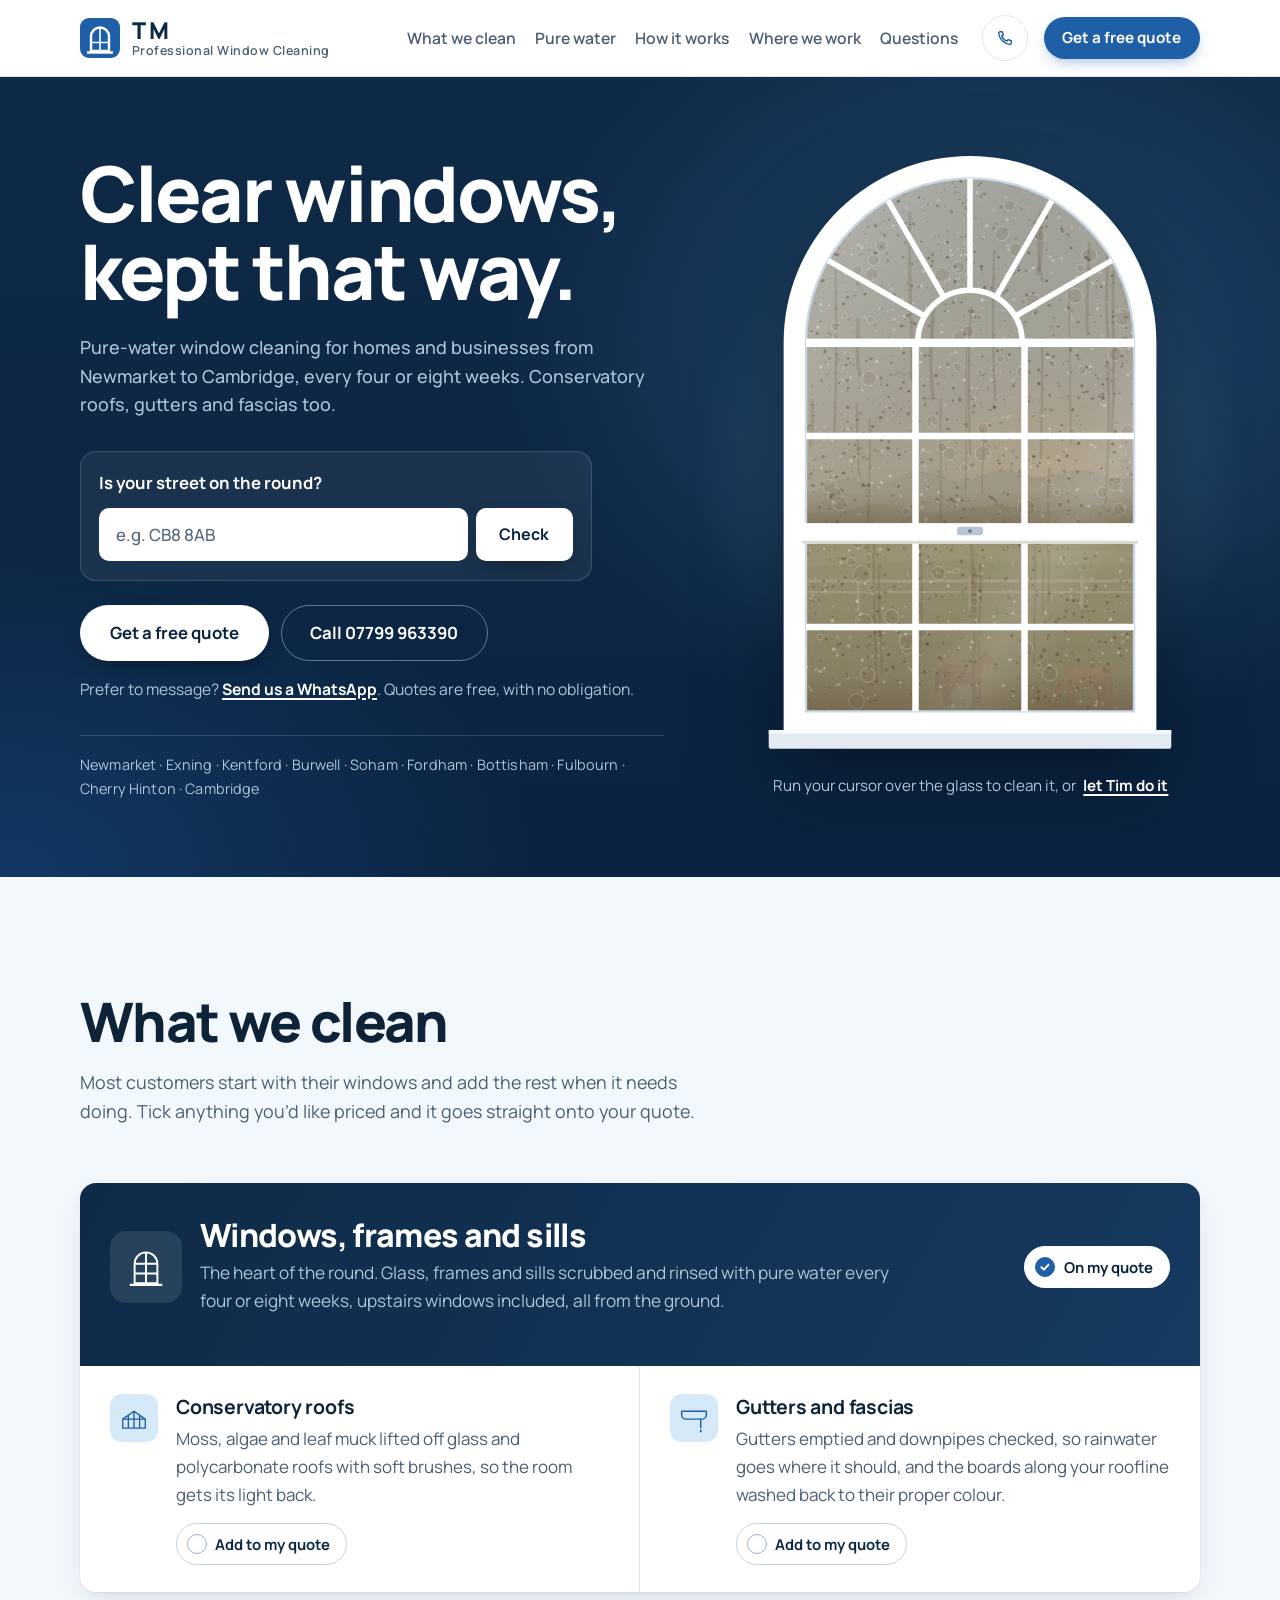
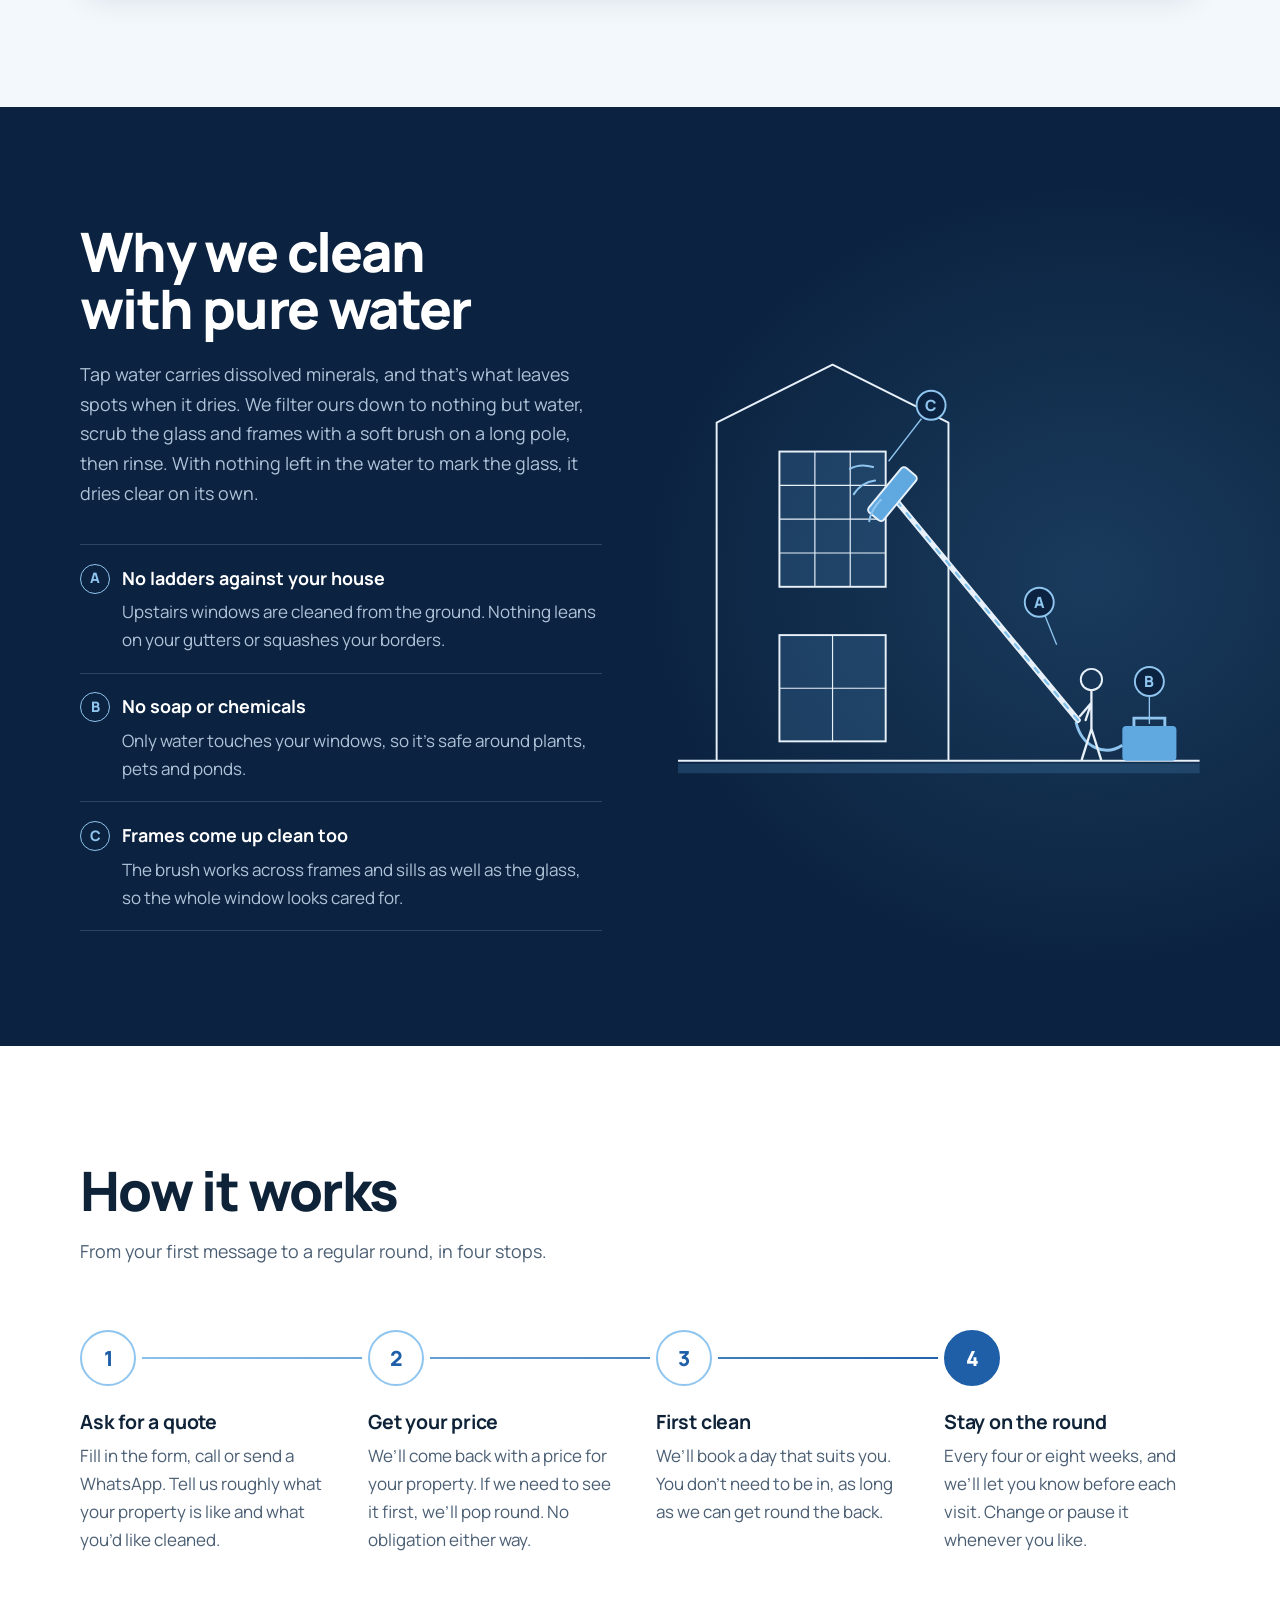
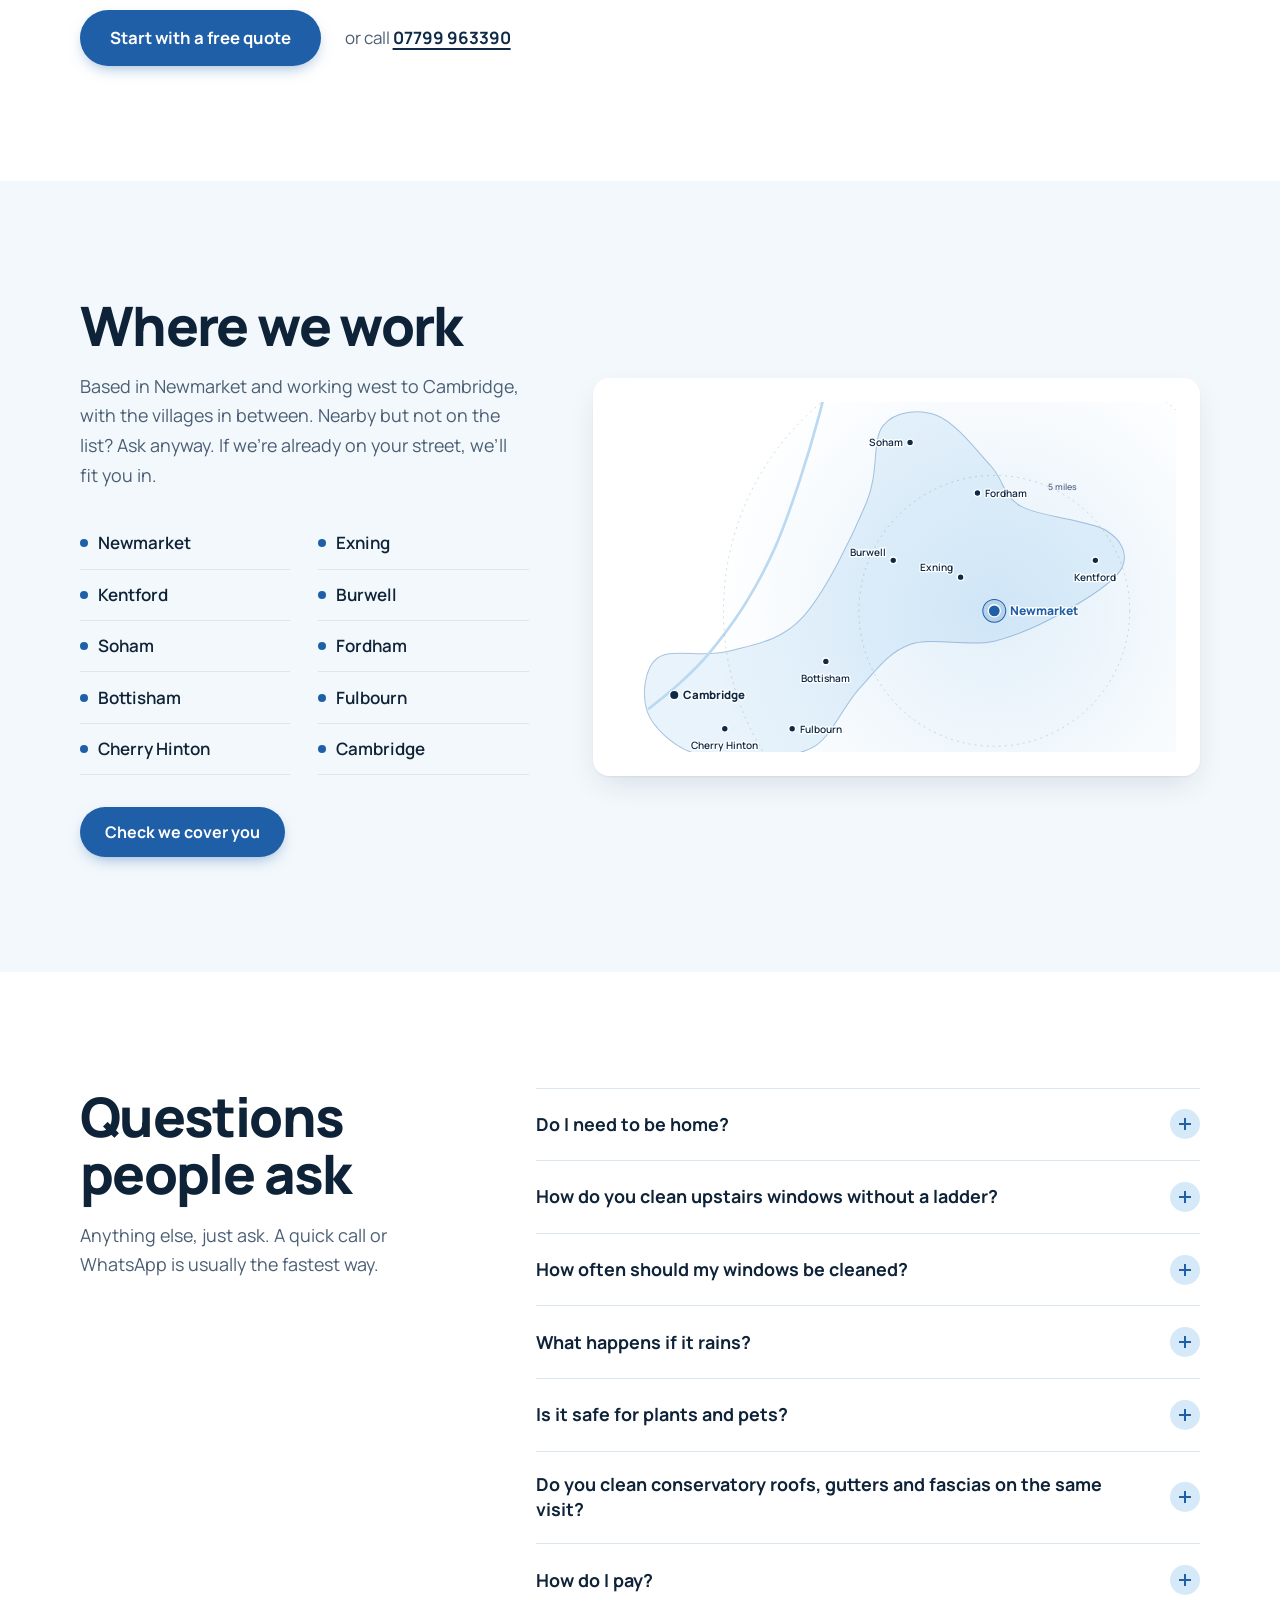
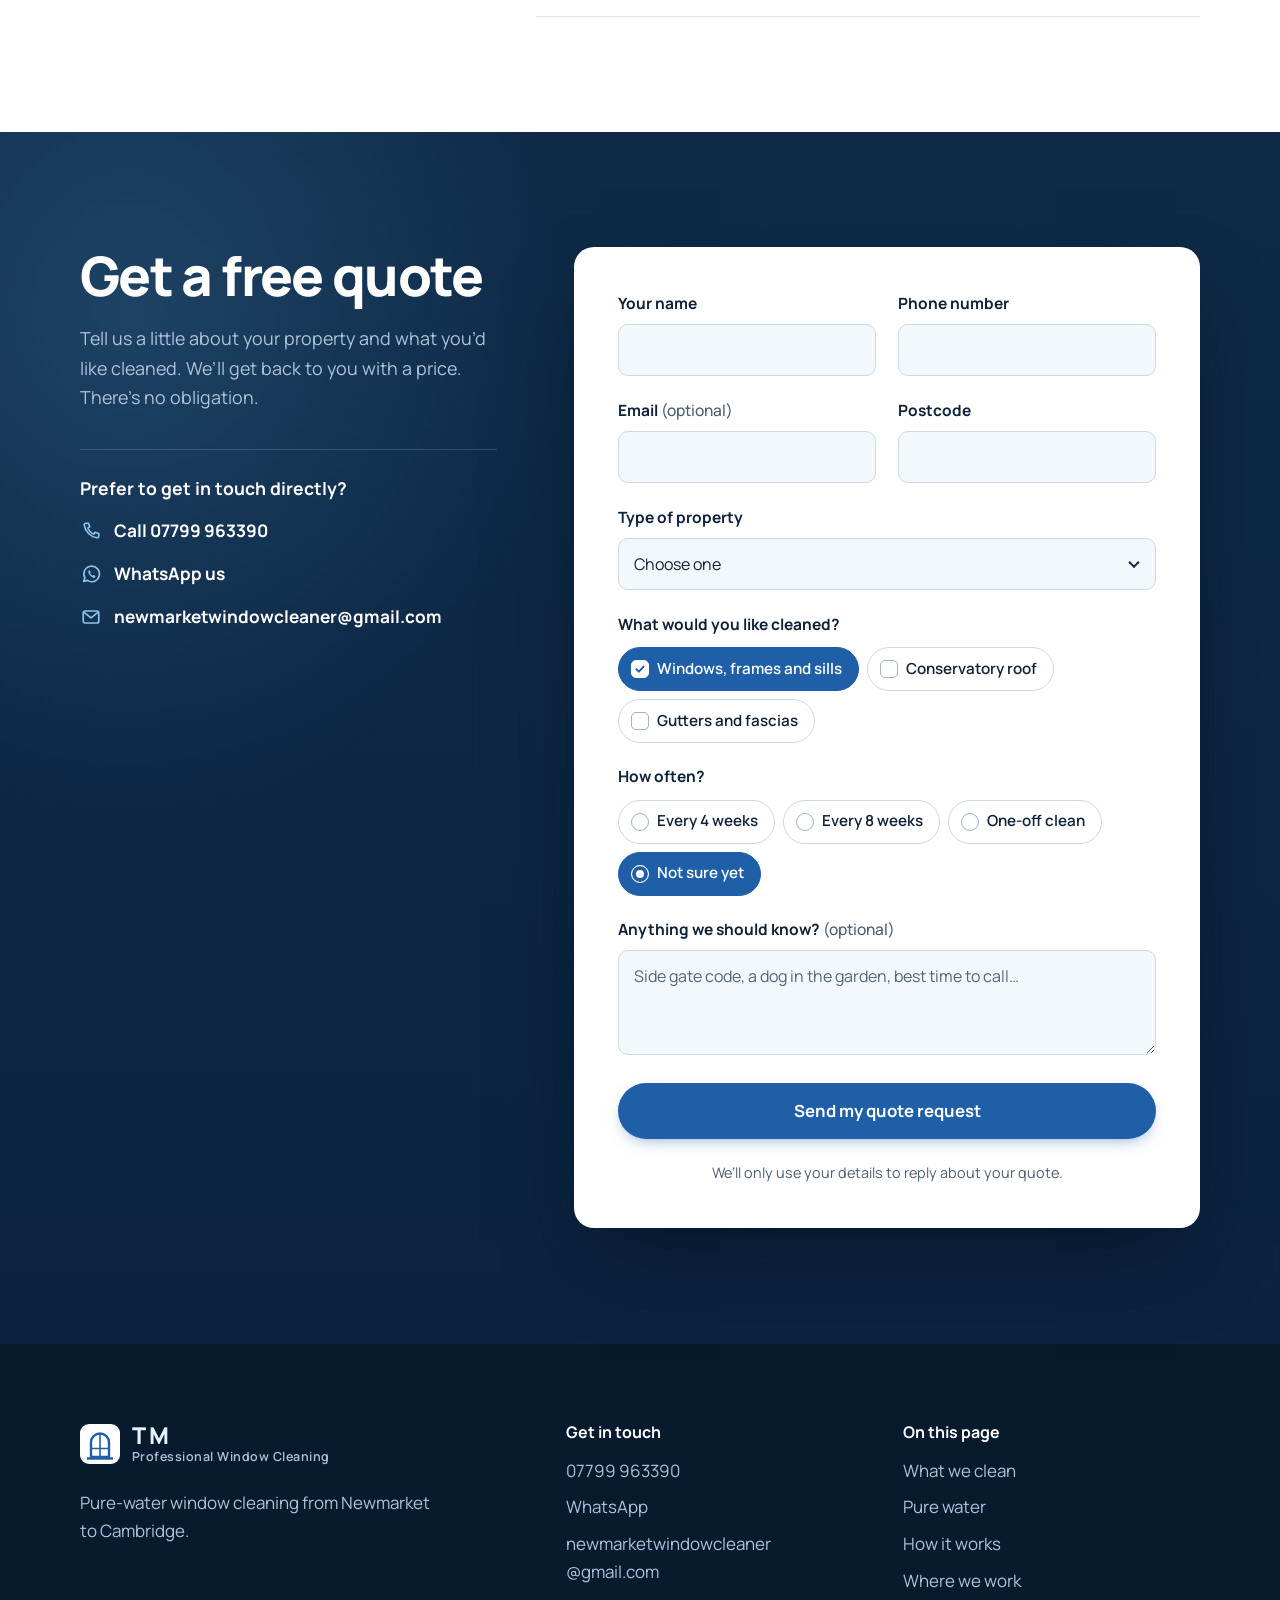
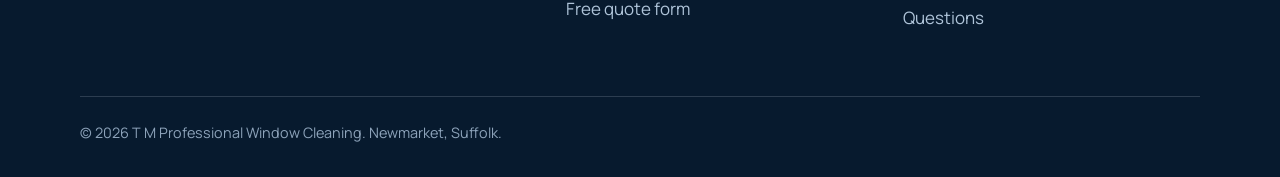
==== commit 3c12bf06: "Go live on newmarketwindowcleaner.co.uk - Add CNAME for GitHub Pages, sitemap.xml and a sitemap line" ====
--- a/index.html
+++ b/index.html
@@ -7,13 +7,19 @@
   <meta name="description" content="Pure-water window cleaning for homes and businesses from Newmarket to Cambridge. Regular 4 or 8-weekly rounds, conservatory roofs, gutters and fascias. Free quotes.">
   <meta name="theme-color" content="#0E2A47">
 
-  <!-- Social sharing preview (add your domain to og:url once it's live) -->
+  <link rel="canonical" href="https://newmarketwindowcleaner.co.uk/">
+
+  <!-- Social sharing preview -->
   <meta property="og:type" content="website">
+  <meta property="og:url" content="https://newmarketwindowcleaner.co.uk/">
   <meta property="og:title" content="T M Professional Window Cleaning | Newmarket &amp; Cambridge">
   <meta property="og:description" content="Pure-water window cleaning from Newmarket to Cambridge. Check your street is on the round and get a free quote.">
-  <meta property="og:image" content="assets/og-image.png">
+  <meta property="og:image" content="https://newmarketwindowcleaner.co.uk/assets/og-image.png">
+  <meta property="og:image:width" content="1200">
+  <meta property="og:image:height" content="630">
   <meta property="og:locale" content="en_GB">
   <meta name="twitter:card" content="summary_large_image">
+  <meta name="twitter:image" content="https://newmarketwindowcleaner.co.uk/assets/og-image.png">
 
   <link rel="icon" href="assets/favicon.svg" type="image/svg+xml">
   <link rel="apple-touch-icon" href="assets/apple-touch-icon.png">
@@ -27,6 +33,9 @@
     "@context": "https://schema.org",
     "@type": "LocalBusiness",
     "name": "T M Professional Window Cleaning",
+    "url": "https://newmarketwindowcleaner.co.uk/",
+    "email": "newmarketwindowcleaner@gmail.com",
+    "image": "https://newmarketwindowcleaner.co.uk/assets/og-image.png",
     "description": "Pure-water window cleaning for homes and businesses from Newmarket to Cambridge.",
     "telephone": "+447799963390",
     "address": { "@type": "PostalAddress", "addressLocality": "Newmarket", "addressRegion": "Suffolk", "addressCountry": "GB" },
@@ -495,7 +504,7 @@
           <p>Tell us a little about your property and what you’d like cleaned. We’ll get back to you with a price. There’s no obligation.</p>
 
           <div class="direct-contact">
-            <p class="direct-label">Rather talk?</p>
+            <p class="direct-label">Prefer to get in touch directly?</p>
             <a class="direct-link" href="tel:+447799963390">
               <svg viewBox="0 0 24 24" aria-hidden="true"><path d="M6.6 3.5h2.6l1.4 4-2 1.3a11 11 0 0 0 6.6 6.6l1.3-2 4 1.4v2.6a2 2 0 0 1-2.2 2A16.5 16.5 0 0 1 4.6 5.7a2 2 0 0 1 2-2.2Z" fill="none" stroke="currentColor" stroke-width="1.8" stroke-linejoin="round"/></svg>
               <span>Call 07799 963390</span>
@@ -503,6 +512,10 @@
             <a class="direct-link" href="https://wa.me/447799963390?text=Hi%2C%20I%27d%20like%20a%20quote%20for%20window%20cleaning." target="_blank" rel="noopener">
               <svg viewBox="0 0 24 24" aria-hidden="true"><path d="M4 20l1.3-3.9A8.5 8.5 0 1 1 8 19Z" fill="none" stroke="currentColor" stroke-width="1.8" stroke-linejoin="round"/><path d="M9.2 8.6c.2-.5.5-.5.8-.5h.5c.2 0 .4.1.5.4l.6 1.5c.1.2 0 .4-.1.6l-.5.6c.6 1.2 1.6 2.1 2.8 2.7l.6-.6c.2-.2.4-.2.6-.1l1.5.7c.2.1.3.3.3.5v.5c0 .4-.2.7-.6.9-.8.4-2.5.3-4.4-1.4-1.8-1.6-2.8-3.6-2.6-4.8Z" fill="currentColor"/></svg>
               <span>WhatsApp us</span>
+            </a>
+            <a class="direct-link" href="mailto:newmarketwindowcleaner@gmail.com?subject=Window%20cleaning%20quote">
+              <svg viewBox="0 0 24 24" aria-hidden="true"><rect x="3.5" y="5.5" width="17" height="13" rx="2" fill="none" stroke="currentColor" stroke-width="1.8"/><path d="m4.5 7 7.5 6 7.5-6" fill="none" stroke="currentColor" stroke-width="1.8" stroke-linejoin="round"/></svg>
+              <span>newmarketwindowcleaner<wbr>@gmail.com</span>
             </a>
           </div>
         </div>
@@ -625,6 +638,7 @@
         <ul class="footer-links" role="list">
           <li><a href="tel:+447799963390">07799 963390</a></li>
           <li><a href="https://wa.me/447799963390" target="_blank" rel="noopener">WhatsApp</a></li>
+          <li><a href="mailto:newmarketwindowcleaner@gmail.com">newmarketwindowcleaner<wbr>@gmail.com</a></li>
           <li><a href="#quote">Free quote form</a></li>
         </ul>
       </div>
--- a/css/styles.css
+++ b/css/styles.css
@@ -279,7 +279,7 @@
 .window-reset .btn-line:hover { border-color: #fff; background: rgba(255, 255, 255, .06); }
 
 @media (max-width: 900px) {
-  .hero-grid { grid-template-columns: 1fr; }
+  .hero-grid { grid-template-columns: minmax(0, 1fr); }
   .hero-window { max-width: 320px; }
 }
 @media (max-width: 520px) {
@@ -678,3 +678,20 @@
 @media (prefers-reduced-motion: reduce) {
   *, *::before, *::after { transition-duration: .01ms !important; animation-duration: .01ms !important; }
 }
+
+/* Long email address: let it wrap on narrow screens instead of overflowing */
+.direct-link { max-width: 100%; }
+.direct-link span { min-width: 0; overflow-wrap: break-word; }
+.footer-links a { overflow-wrap: break-word; }
+
+/* Small phones (iPhone SE/mini, most Androids): keep the header within the screen */
+@media (max-width: 420px) {
+  .header-inner { gap: .6rem; }
+  .brand { gap: .5rem; min-width: 0; }
+  .brand-mark { width: 32px; height: 32px; }
+  .brand-name { font-size: 1.2rem; }
+  .brand-sub { font-size: .68rem; letter-spacing: .01em; }
+  .header-actions { gap: .4rem; }
+  .header-phone, .nav-toggle { width: 42px; height: 42px; }
+  .footer-grid > div:nth-child(2) { grid-column: 1 / -1; }
+}
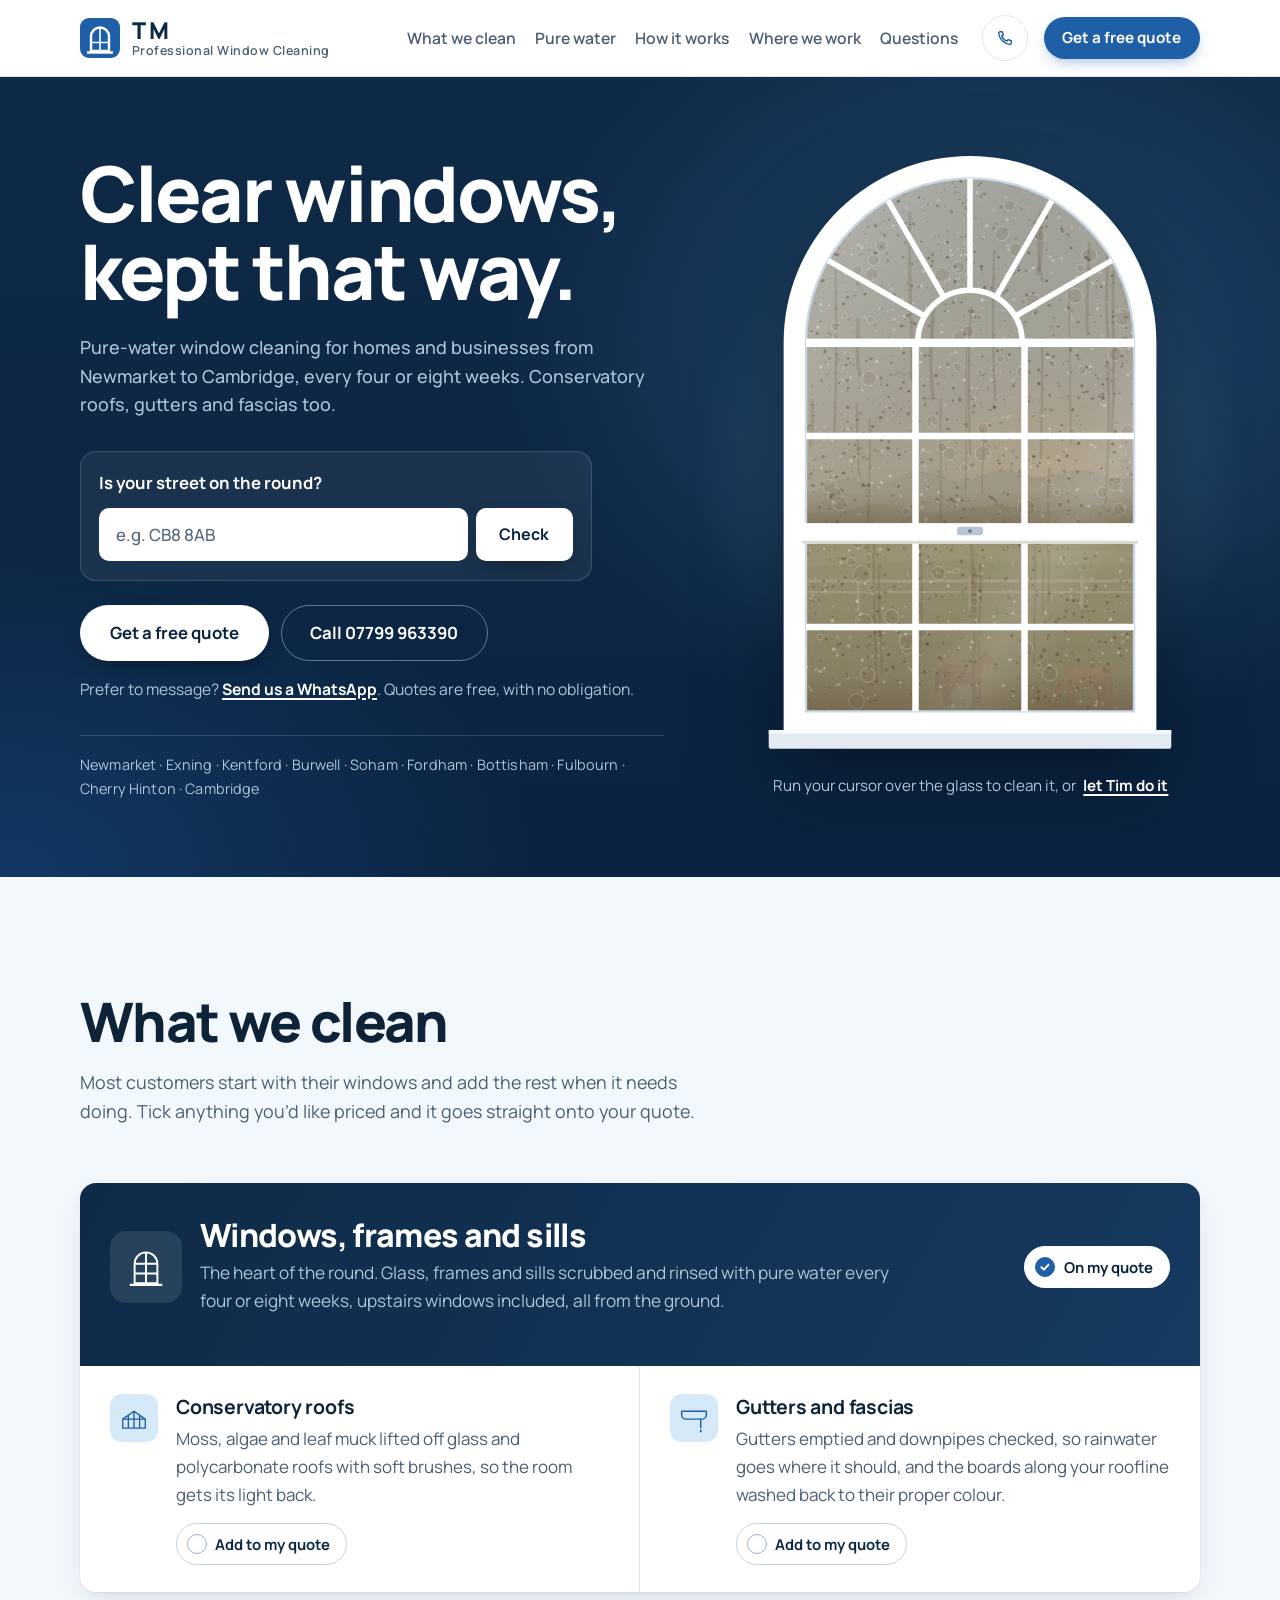
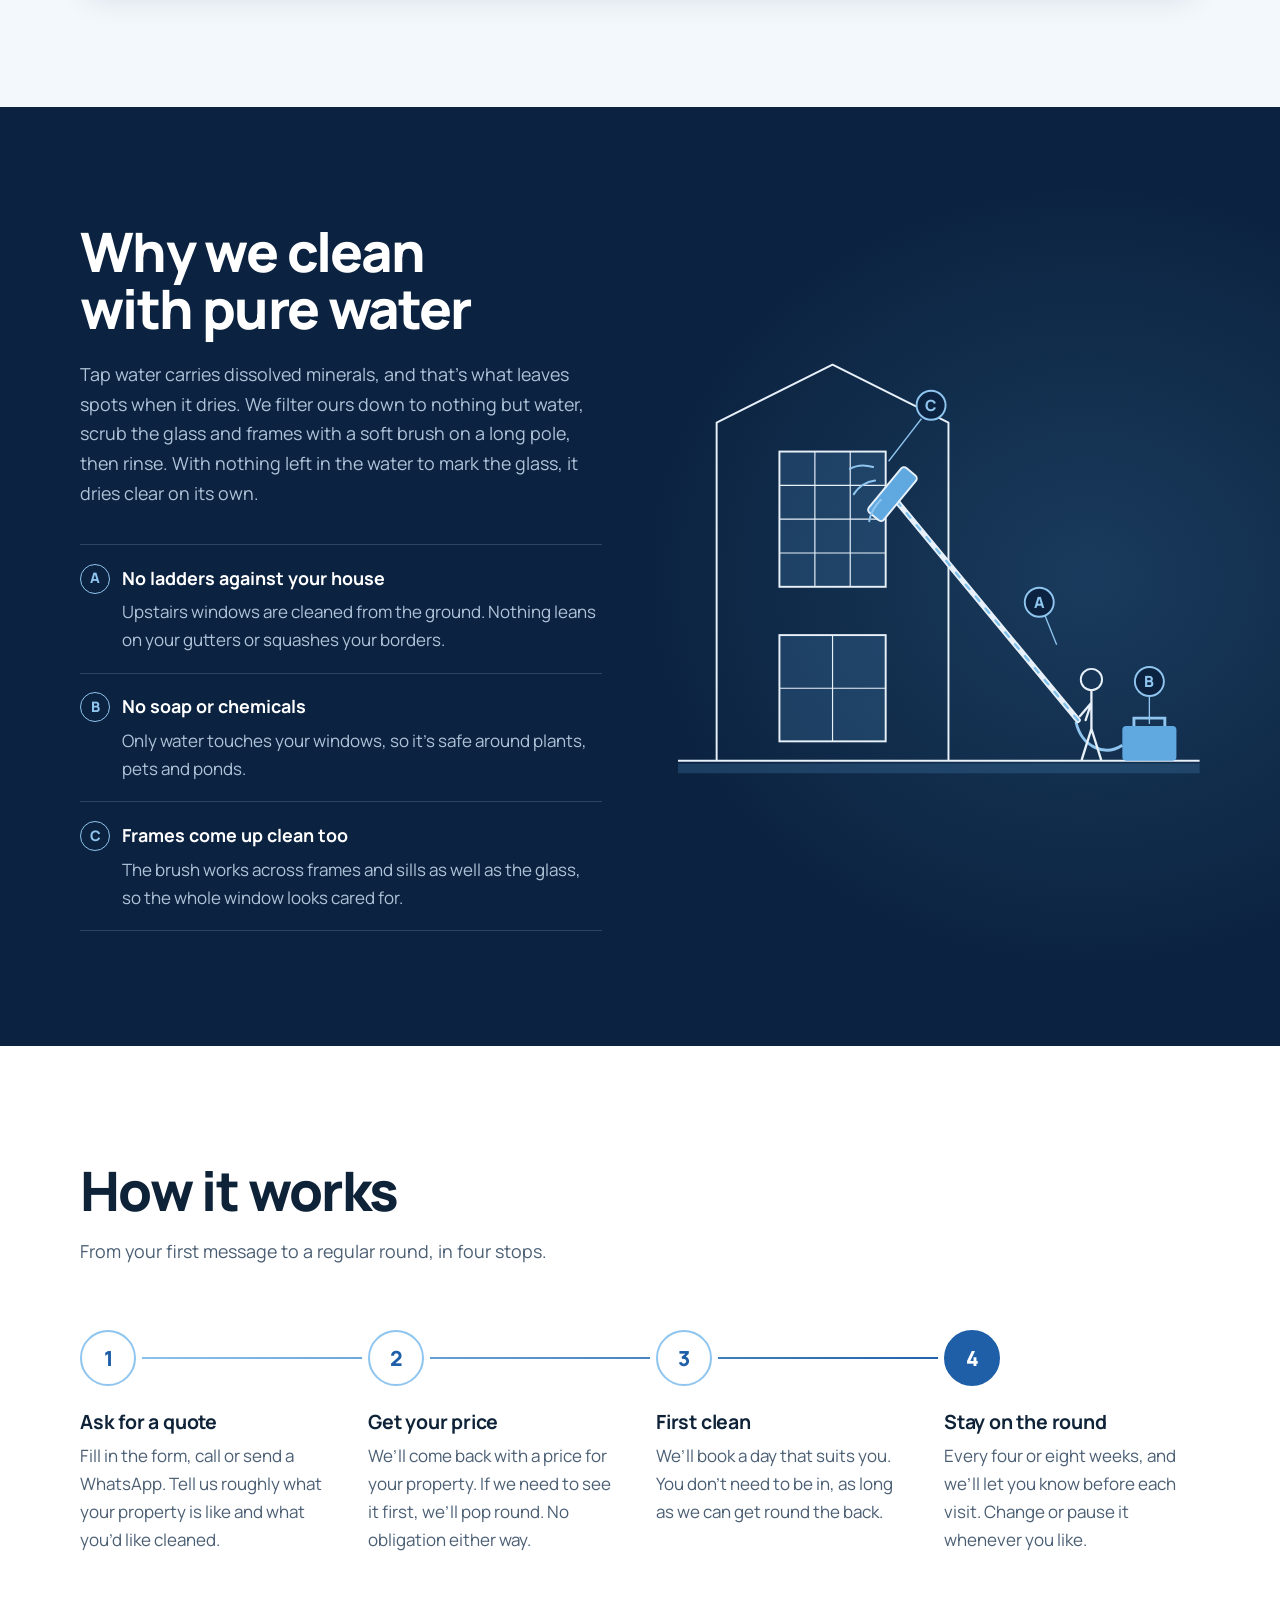
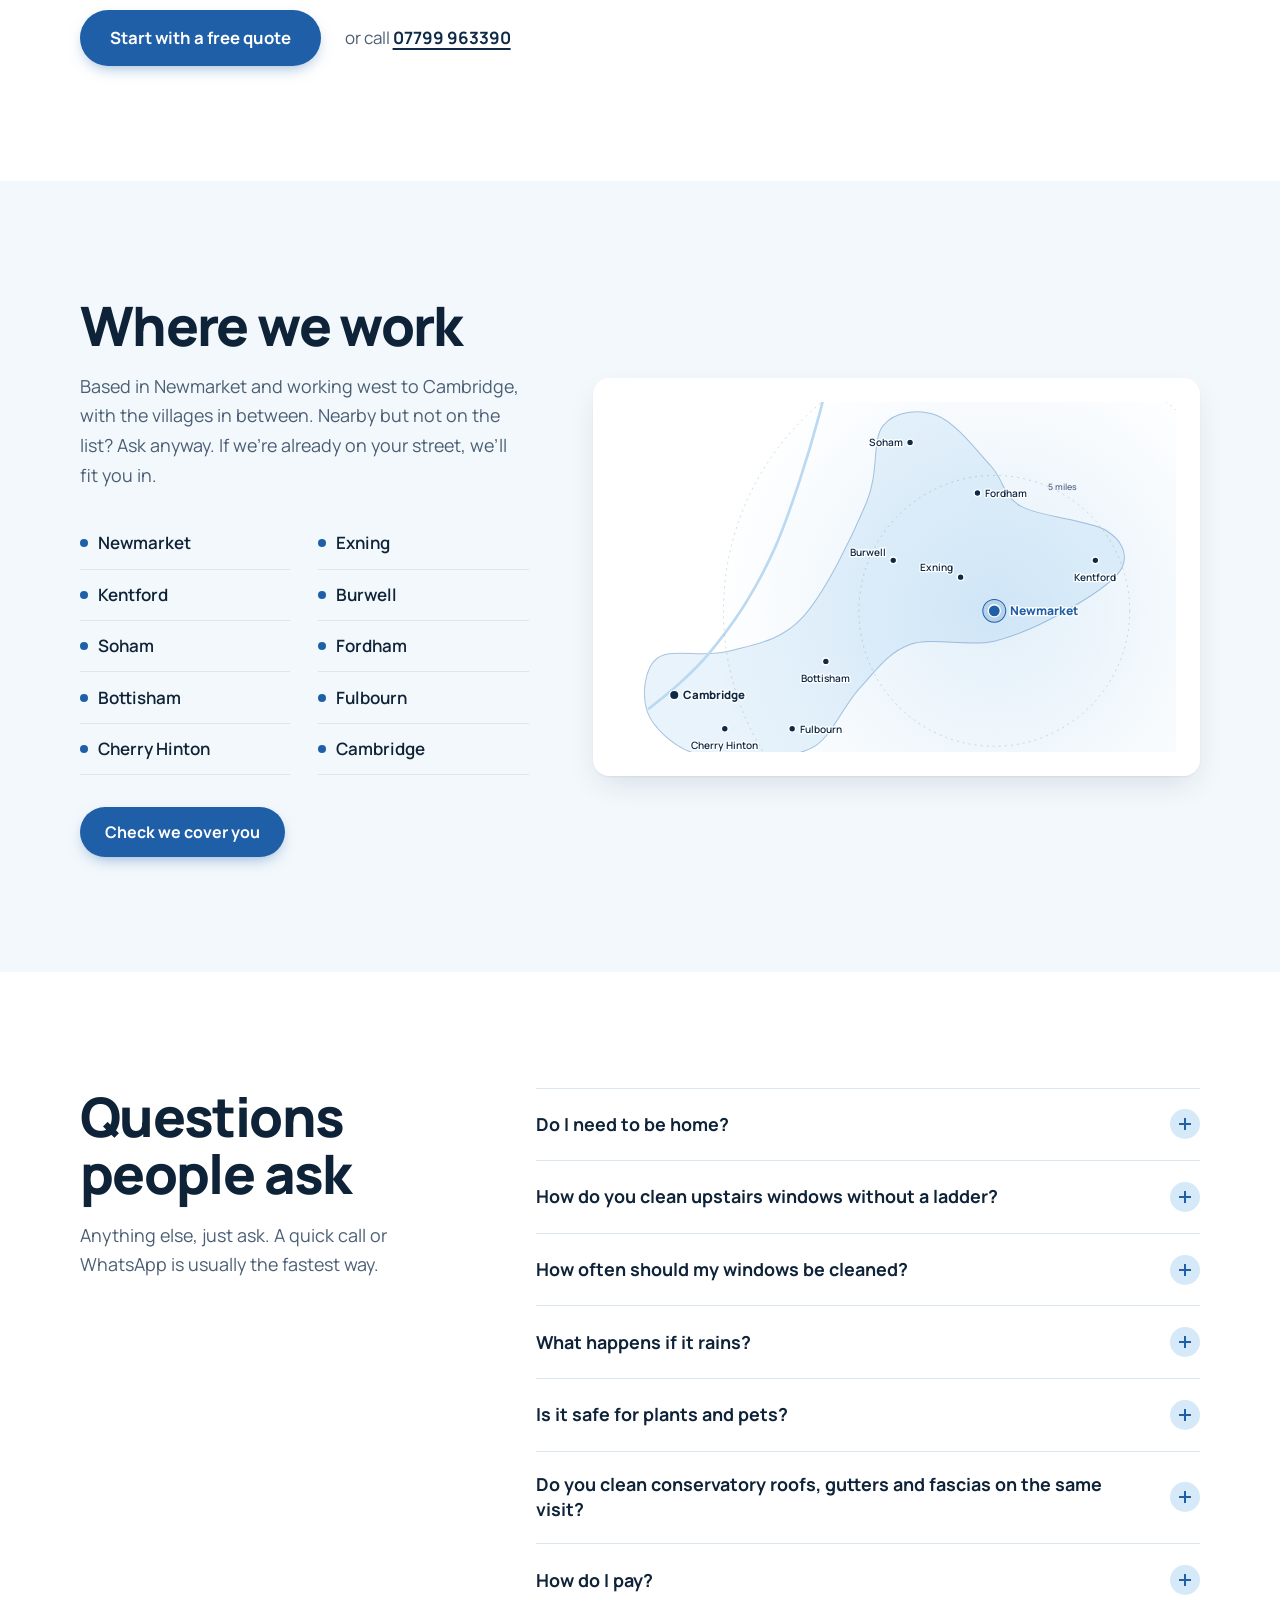
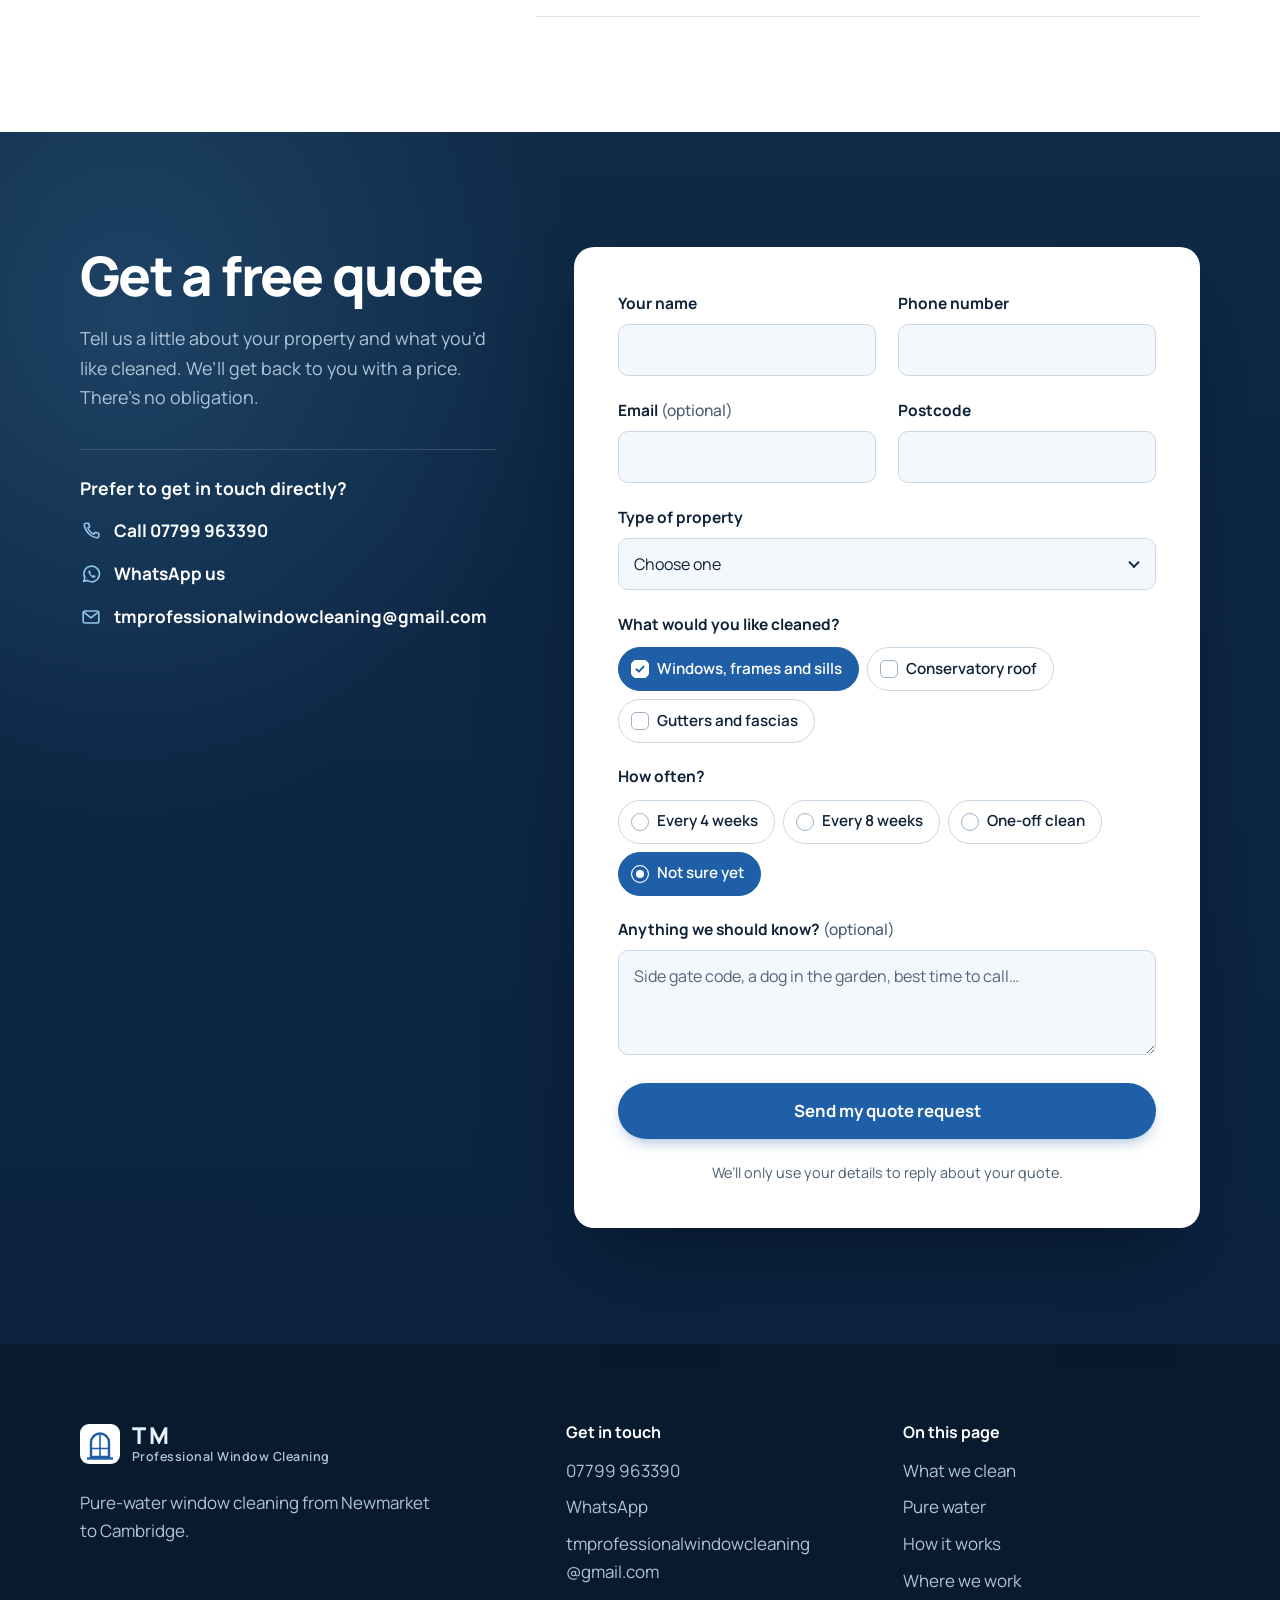
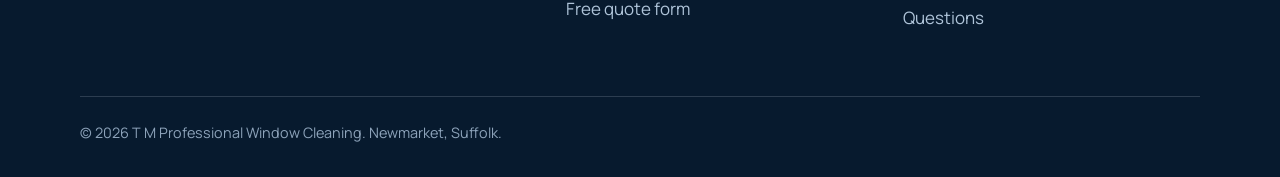
==== commit 4a8cd9ff: "Change contact email to tmprofessionalwindowcleaning@gmail.com Update the schema, quote-section and " ====
--- a/index.html
+++ b/index.html
@@ -34,7 +34,7 @@
     "@type": "LocalBusiness",
     "name": "T M Professional Window Cleaning",
     "url": "https://newmarketwindowcleaner.co.uk/",
-    "email": "newmarketwindowcleaner@gmail.com",
+    "email": "tmprofessionalwindowcleaning@gmail.com",
     "image": "https://newmarketwindowcleaner.co.uk/assets/og-image.png",
     "description": "Pure-water window cleaning for homes and businesses from Newmarket to Cambridge.",
     "telephone": "+447799963390",
@@ -513,9 +513,9 @@
               <svg viewBox="0 0 24 24" aria-hidden="true"><path d="M4 20l1.3-3.9A8.5 8.5 0 1 1 8 19Z" fill="none" stroke="currentColor" stroke-width="1.8" stroke-linejoin="round"/><path d="M9.2 8.6c.2-.5.5-.5.8-.5h.5c.2 0 .4.1.5.4l.6 1.5c.1.2 0 .4-.1.6l-.5.6c.6 1.2 1.6 2.1 2.8 2.7l.6-.6c.2-.2.4-.2.6-.1l1.5.7c.2.1.3.3.3.5v.5c0 .4-.2.7-.6.9-.8.4-2.5.3-4.4-1.4-1.8-1.6-2.8-3.6-2.6-4.8Z" fill="currentColor"/></svg>
               <span>WhatsApp us</span>
             </a>
-            <a class="direct-link" href="mailto:newmarketwindowcleaner@gmail.com?subject=Window%20cleaning%20quote">
+            <a class="direct-link direct-email" href="mailto:tmprofessionalwindowcleaning@gmail.com?subject=Window%20cleaning%20quote">
               <svg viewBox="0 0 24 24" aria-hidden="true"><rect x="3.5" y="5.5" width="17" height="13" rx="2" fill="none" stroke="currentColor" stroke-width="1.8"/><path d="m4.5 7 7.5 6 7.5-6" fill="none" stroke="currentColor" stroke-width="1.8" stroke-linejoin="round"/></svg>
-              <span>newmarketwindowcleaner<wbr>@gmail.com</span>
+              <span>tmprofessionalwindowcleaning<wbr>@gmail.com</span>
             </a>
           </div>
         </div>
@@ -638,7 +638,7 @@
         <ul class="footer-links" role="list">
           <li><a href="tel:+447799963390">07799 963390</a></li>
           <li><a href="https://wa.me/447799963390" target="_blank" rel="noopener">WhatsApp</a></li>
-          <li><a href="mailto:newmarketwindowcleaner@gmail.com">newmarketwindowcleaner<wbr>@gmail.com</a></li>
+          <li><a href="mailto:tmprofessionalwindowcleaning@gmail.com">tmprofessionalwindowcleaning<wbr>@gmail.com</a></li>
           <li><a href="#quote">Free quote form</a></li>
         </ul>
       </div>
--- a/css/styles.css
+++ b/css/styles.css
@@ -695,3 +695,7 @@
   .header-phone, .nav-toggle { width: 42px; height: 42px; }
   .footer-grid > div:nth-child(2) { grid-column: 1 / -1; }
 }
+/* Long email address: shrink slightly on the narrowest phones so it breaks at the @, not mid-word */
+@media (max-width: 400px) {
+  .direct-email span { font-size: clamp(.86rem, 4.3vw, 1.08rem); }
+}
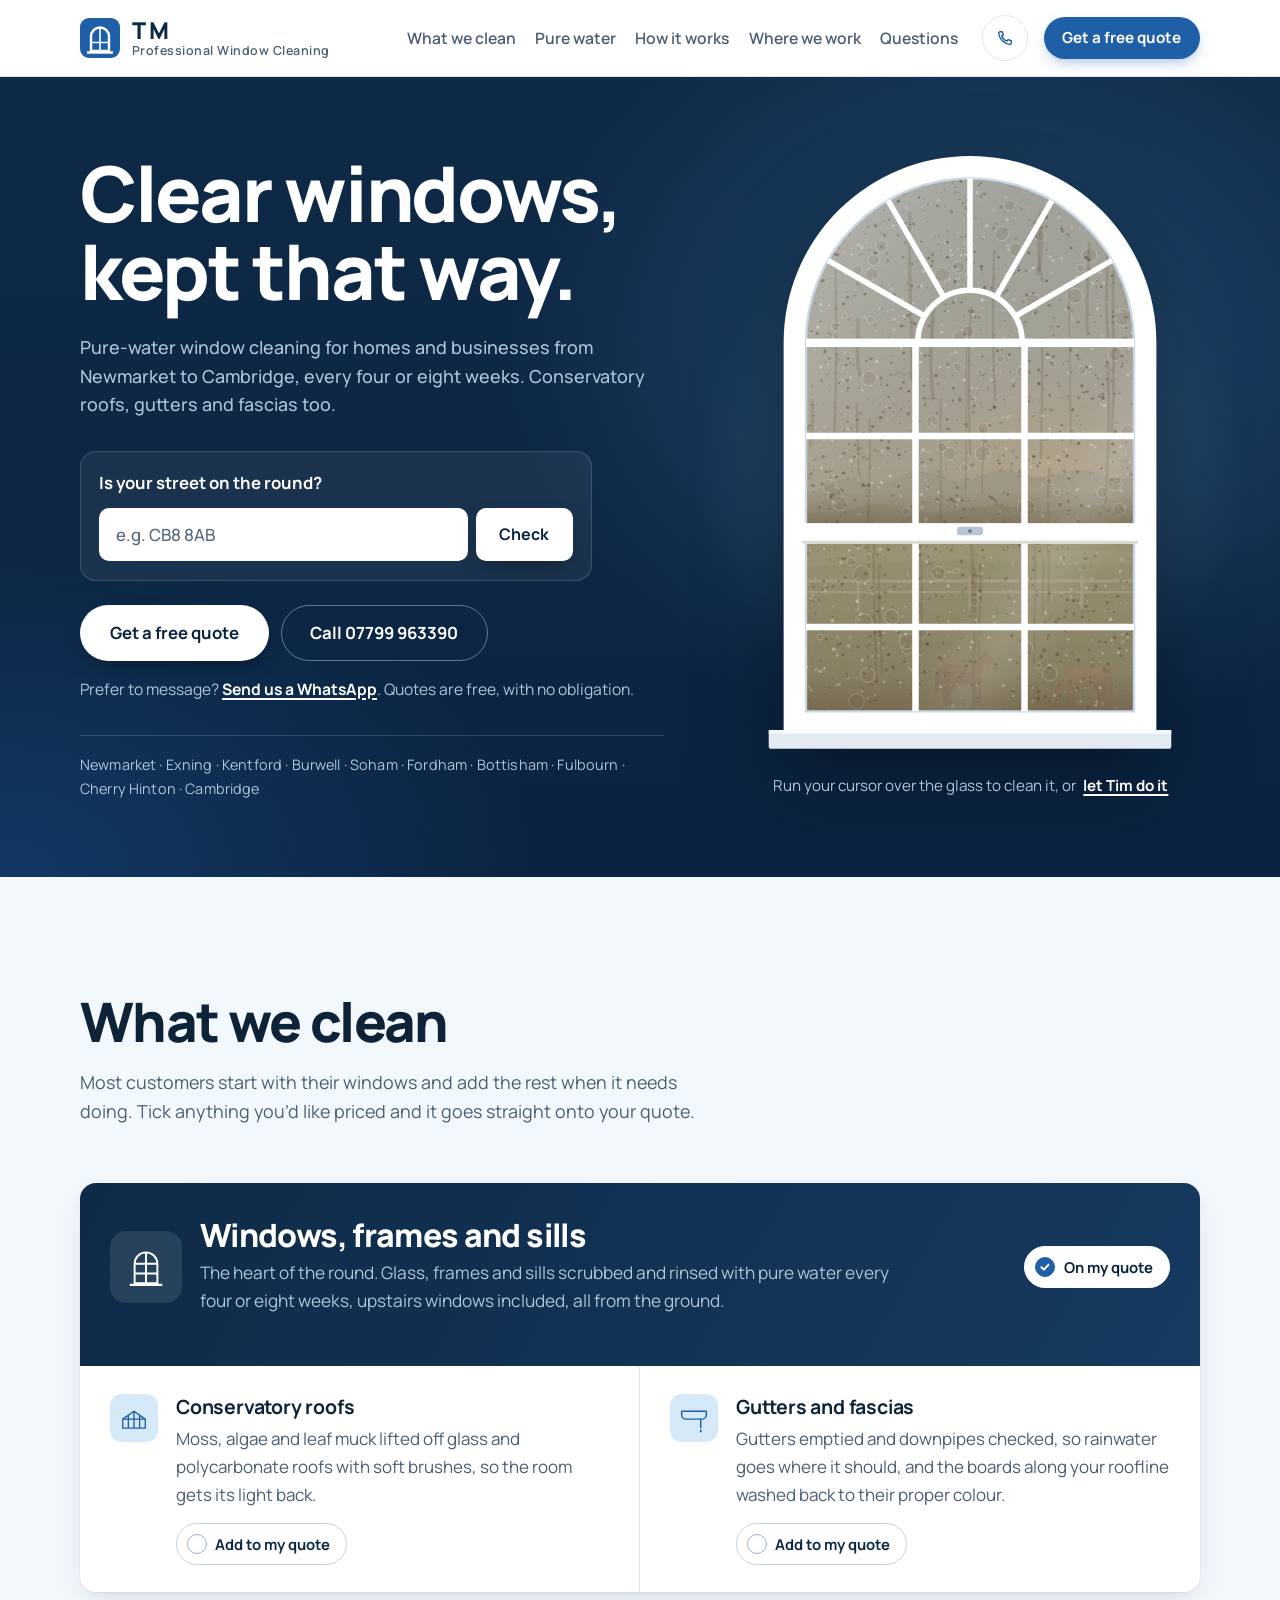
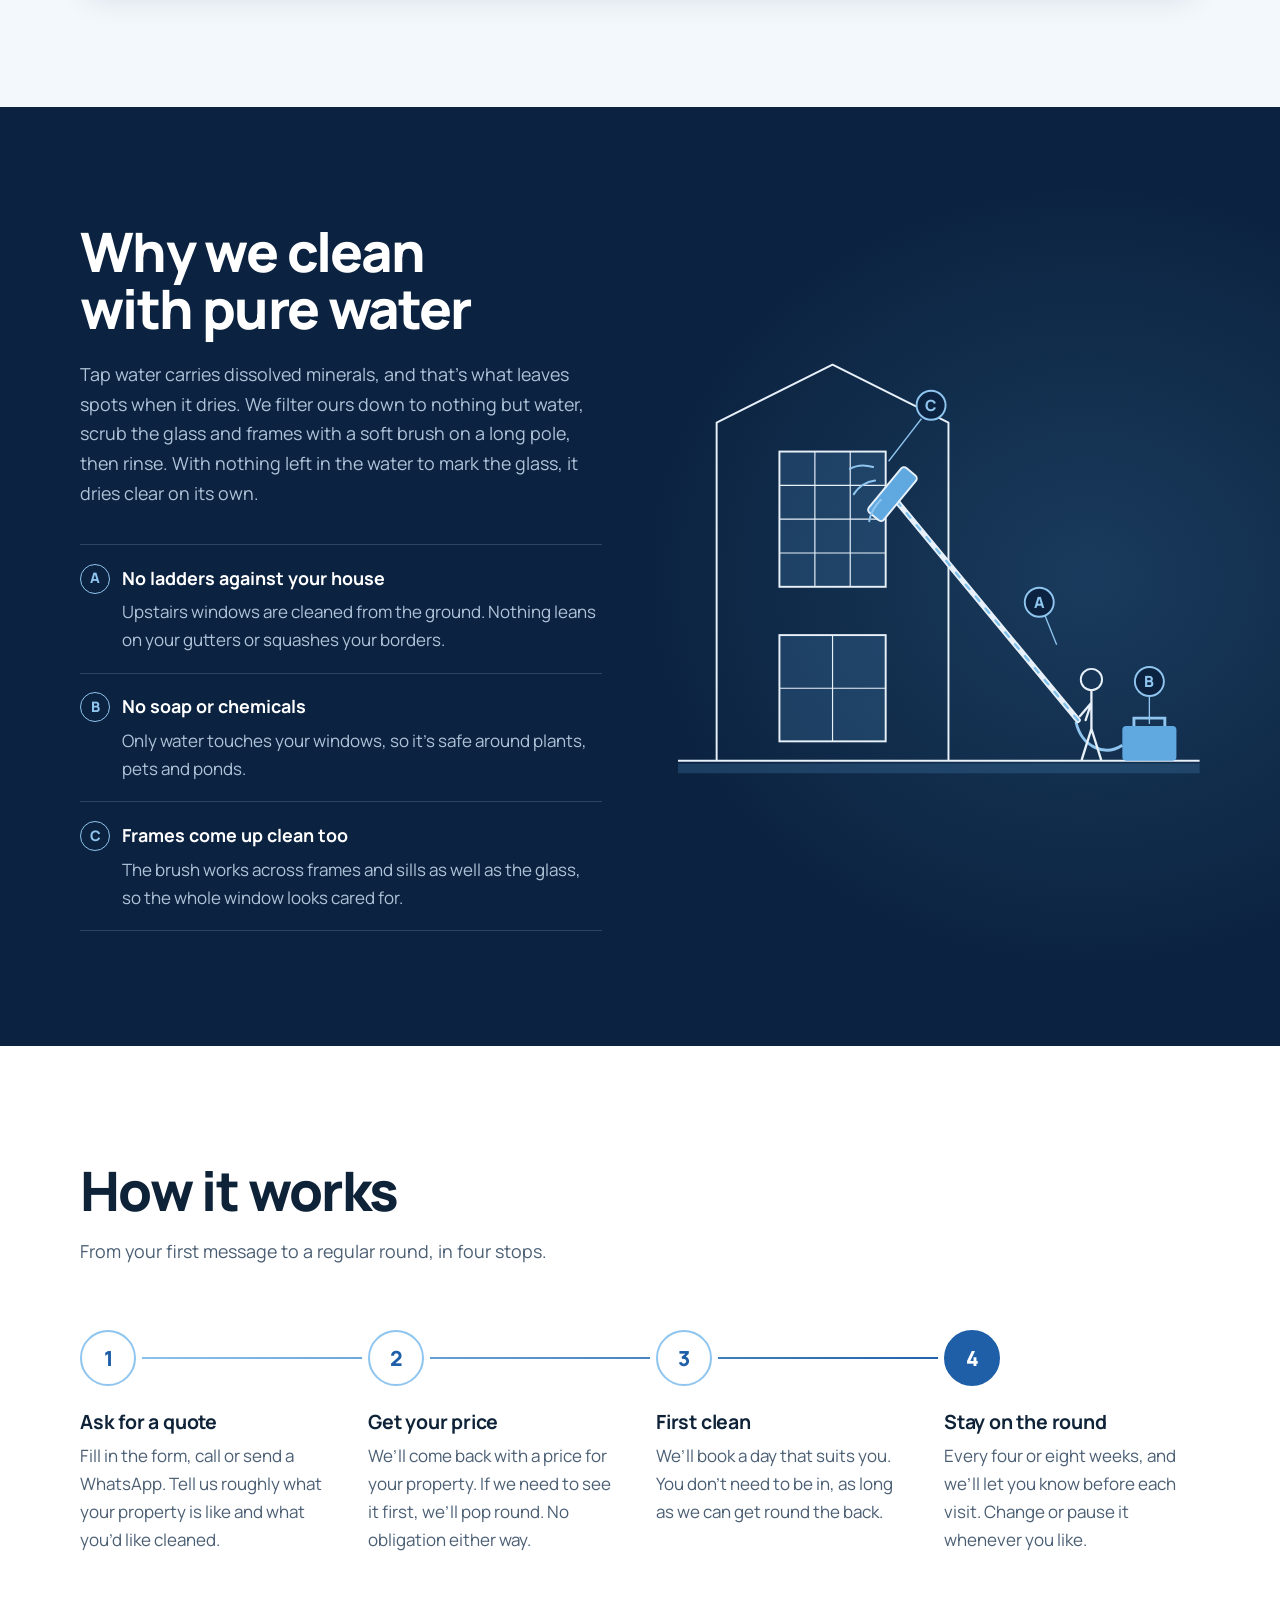
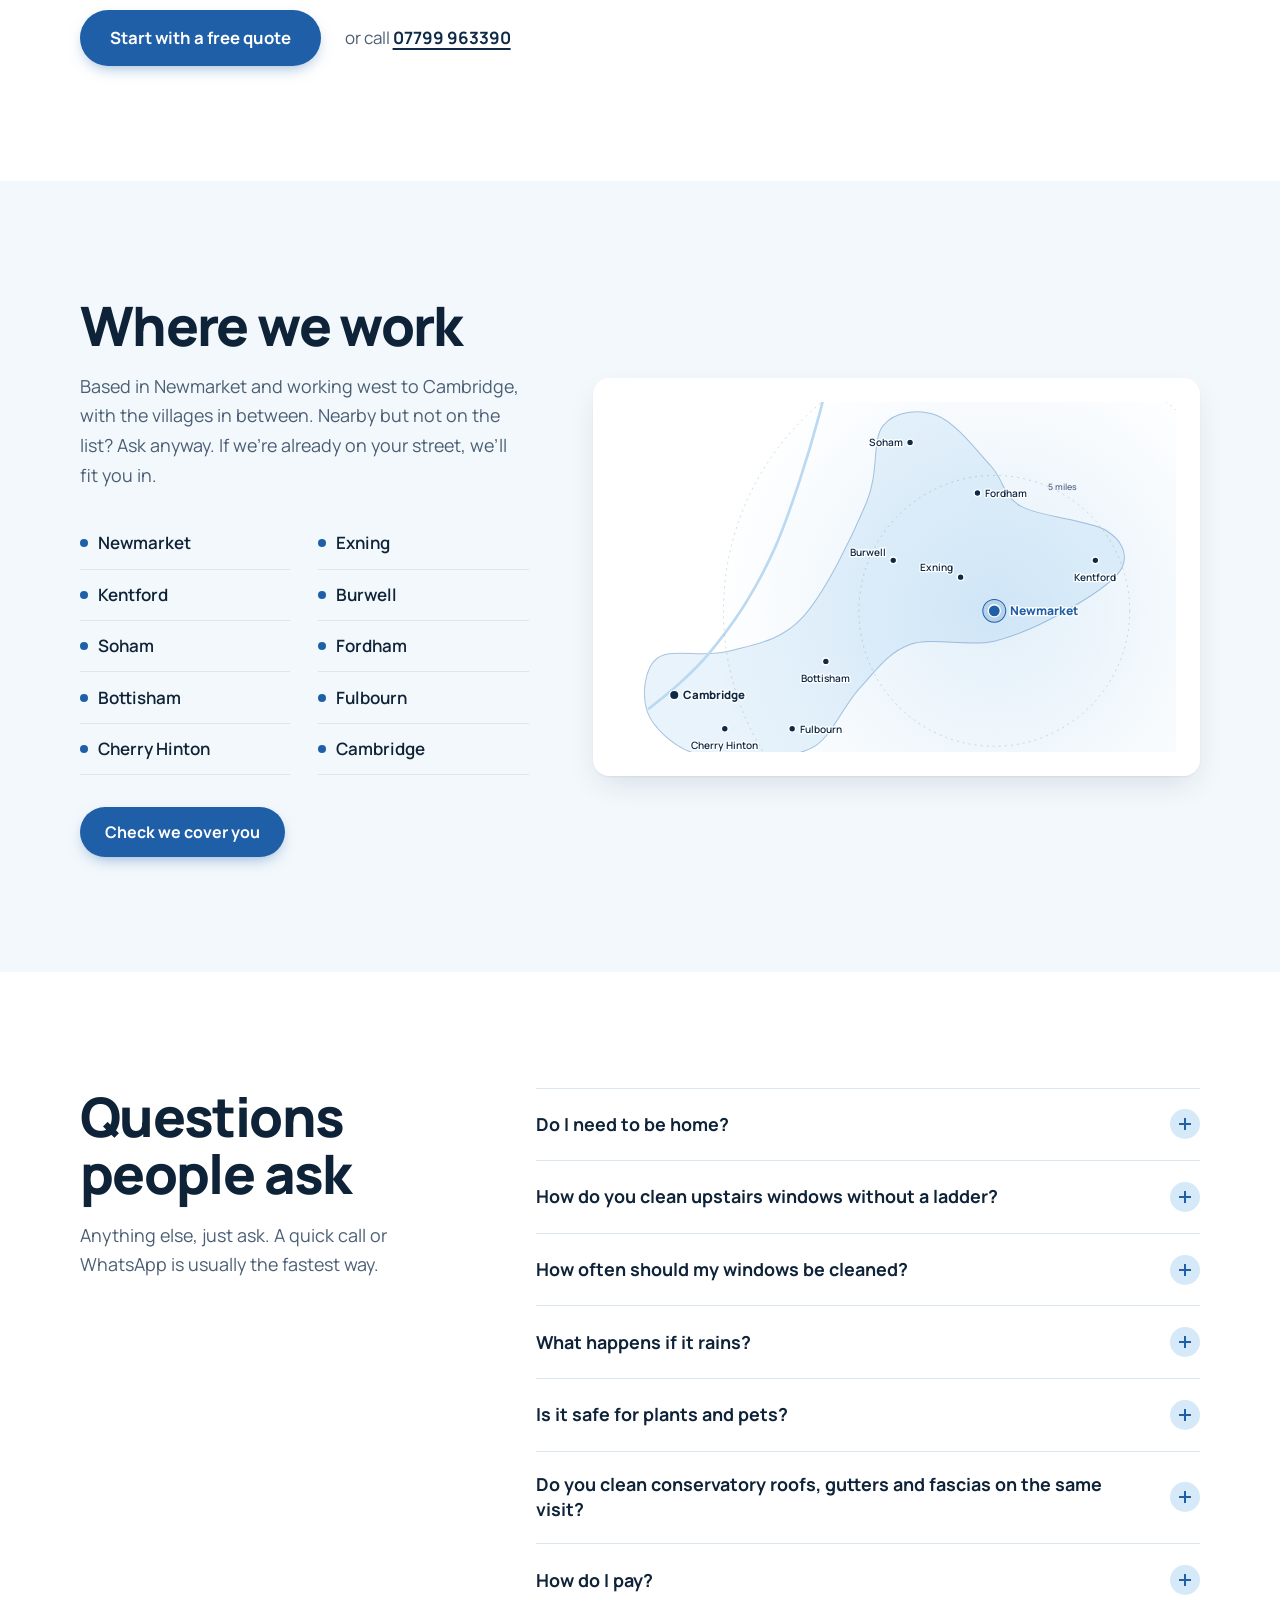
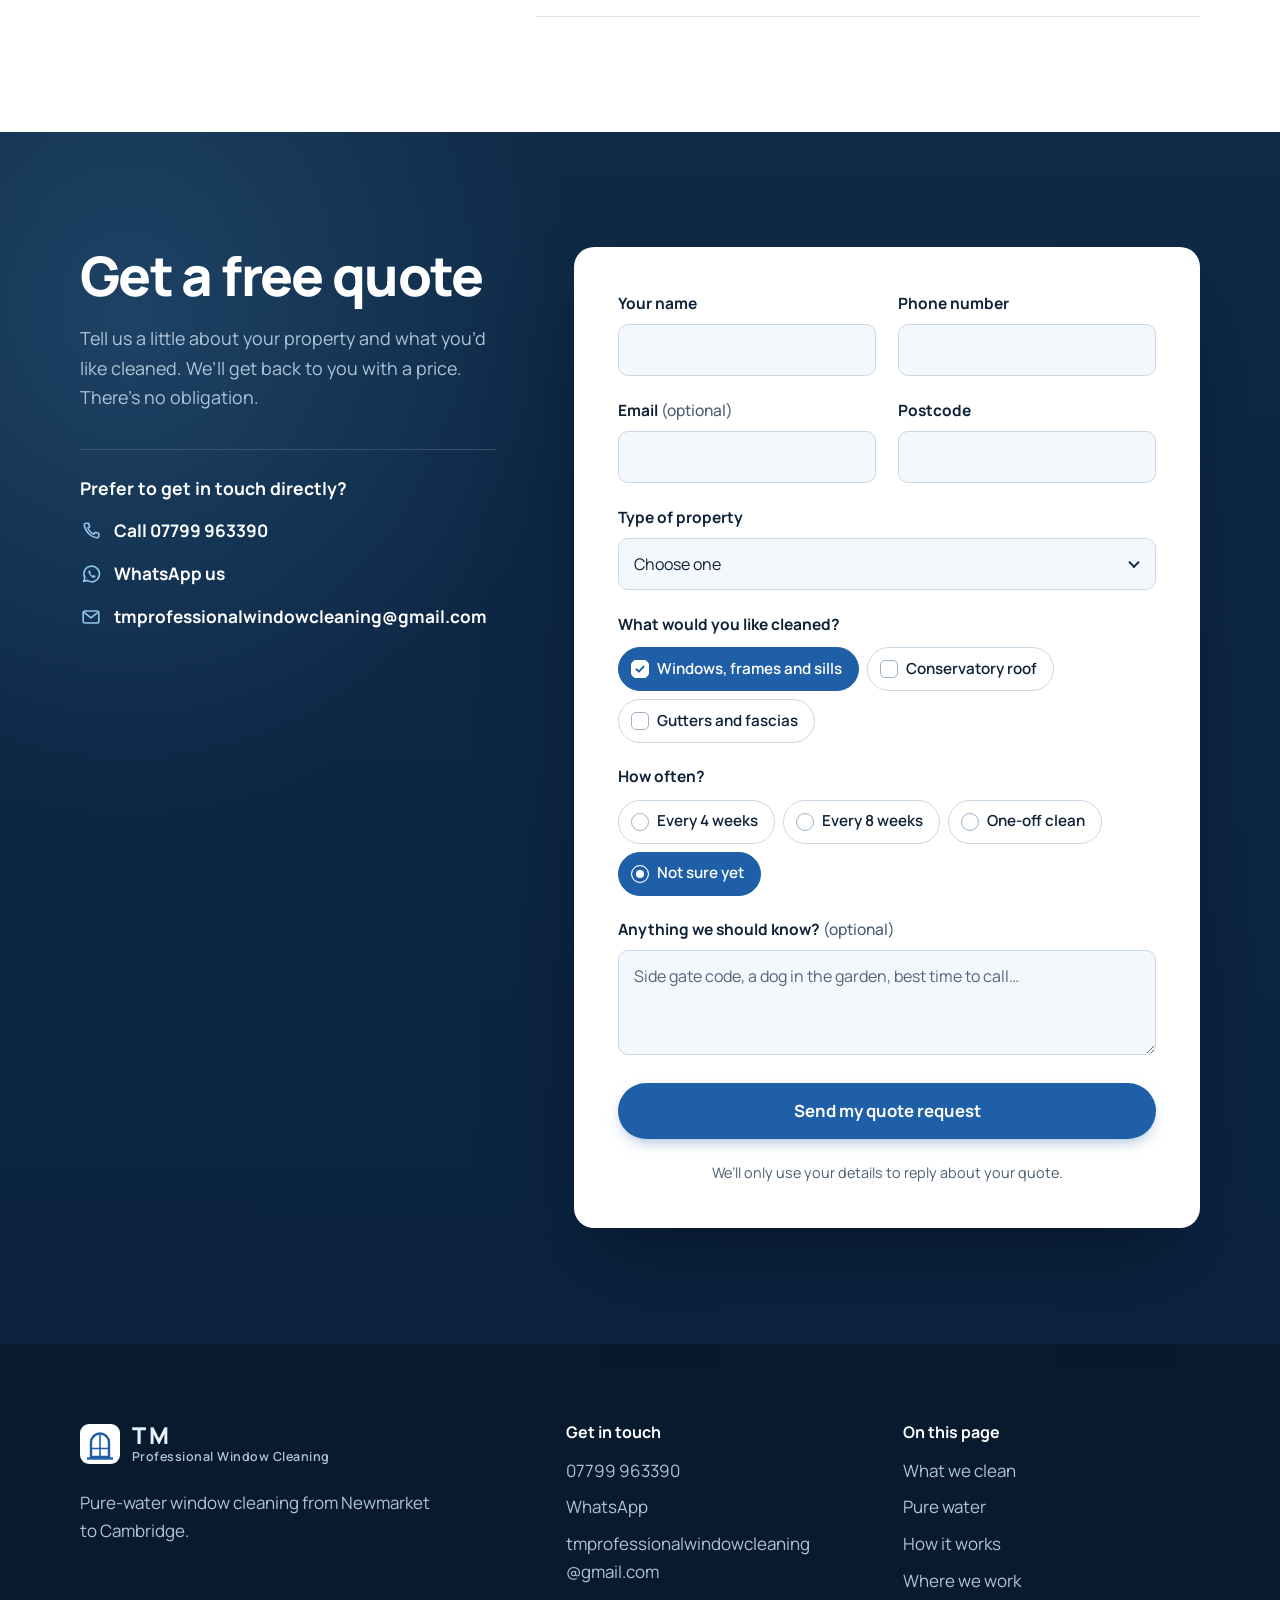
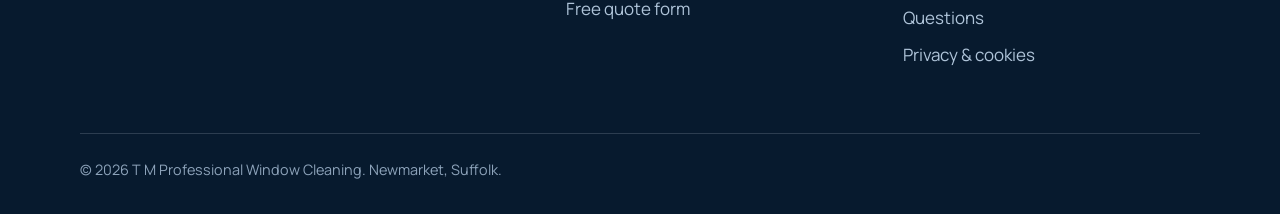
==== commit df95414c: "Add cookie-free visitor tracking, privacy policy and consent banner Counts visits without cookies: t" ====
--- a/index.html
+++ b/index.html
@@ -522,10 +522,6 @@
 
         <div class="quote-card">
           <form class="quote-form" data-quote-form novalidate>
-            <!-- Web3Forms settings: paste Tim's access key below (see README) -->
-            <input type="hidden" name="access_key" value="YOUR_WEB3FORMS_ACCESS_KEY">
-            <input type="hidden" name="from_name" value="T M Professional Window Cleaning website">
-            <input type="hidden" name="subject" value="New quote request">
             <input type="checkbox" name="botcheck" class="botcheck" tabindex="-1" autocomplete="off" aria-hidden="true">
 
             <div class="field-row">
@@ -650,6 +646,7 @@
           <li><a href="#how-it-works">How it works</a></li>
           <li><a href="#areas">Where we work</a></li>
           <li><a href="#faq">Questions</a></li>
+          <li><a href="privacy.html">Privacy &amp; cookies</a></li>
         </ul>
       </div>
     </div>
@@ -671,6 +668,7 @@
     <a class="action-bar-primary" href="#quote">Free quote</a>
   </div>
 
+  <script src="js/analytics.js" defer></script>
   <script src="js/main.js" defer></script>
 </body>
 </html>
--- a/css/styles.css
+++ b/css/styles.css
@@ -699,3 +699,61 @@
 @media (max-width: 400px) {
   .direct-email span { font-size: clamp(.86rem, 4.3vw, 1.08rem); }
 }
+
+/* =========================================================
+   Cookie banner
+   Only appears if optional extras are switched on in
+   js/analytics.js. With none, the site needs no consent.
+   ========================================================= */
+.cookie-banner {
+  position: fixed;
+  left: var(--gutter);
+  right: var(--gutter);
+  bottom: 1rem;
+  z-index: 60;
+  margin: 0 auto;
+  max-width: 46rem;
+  display: flex;
+  align-items: center;
+  gap: 1rem 1.25rem;
+  flex-wrap: wrap;
+  background: var(--white);
+  color: var(--text);
+  border: 1px solid var(--line);
+  border-radius: var(--radius);
+  box-shadow: 0 18px 44px -18px rgba(7, 26, 46, .45);
+  padding: 1.1rem 1.25rem;
+  animation: cookie-rise .28s ease-out both;
+}
+@keyframes cookie-rise {
+  from { opacity: 0; transform: translateY(12px); }
+  to   { opacity: 1; transform: none; }
+}
+@media (prefers-reduced-motion: reduce) {
+  .cookie-banner { animation: none; }
+}
+.cookie-banner p {
+  flex: 1 1 18rem;
+  margin: 0;
+  font-size: .93rem;
+  line-height: 1.55;
+  color: var(--muted);
+}
+.cookie-banner a { color: var(--blue); }
+.cookie-actions {
+  display: flex;
+  gap: .6rem;
+  flex-wrap: wrap;
+}
+.cookie-quiet {
+  background: var(--mist);
+  color: var(--navy-800);
+  border: 1px solid var(--line);
+}
+.cookie-quiet:hover { background: var(--sky-pale); }
+
+@media (max-width: 560px) {
+  .cookie-banner { bottom: calc(var(--action-bar-h, 64px) + .75rem); }
+  .cookie-actions { width: 100%; }
+  .cookie-actions .btn { flex: 1 1 auto; }
+}
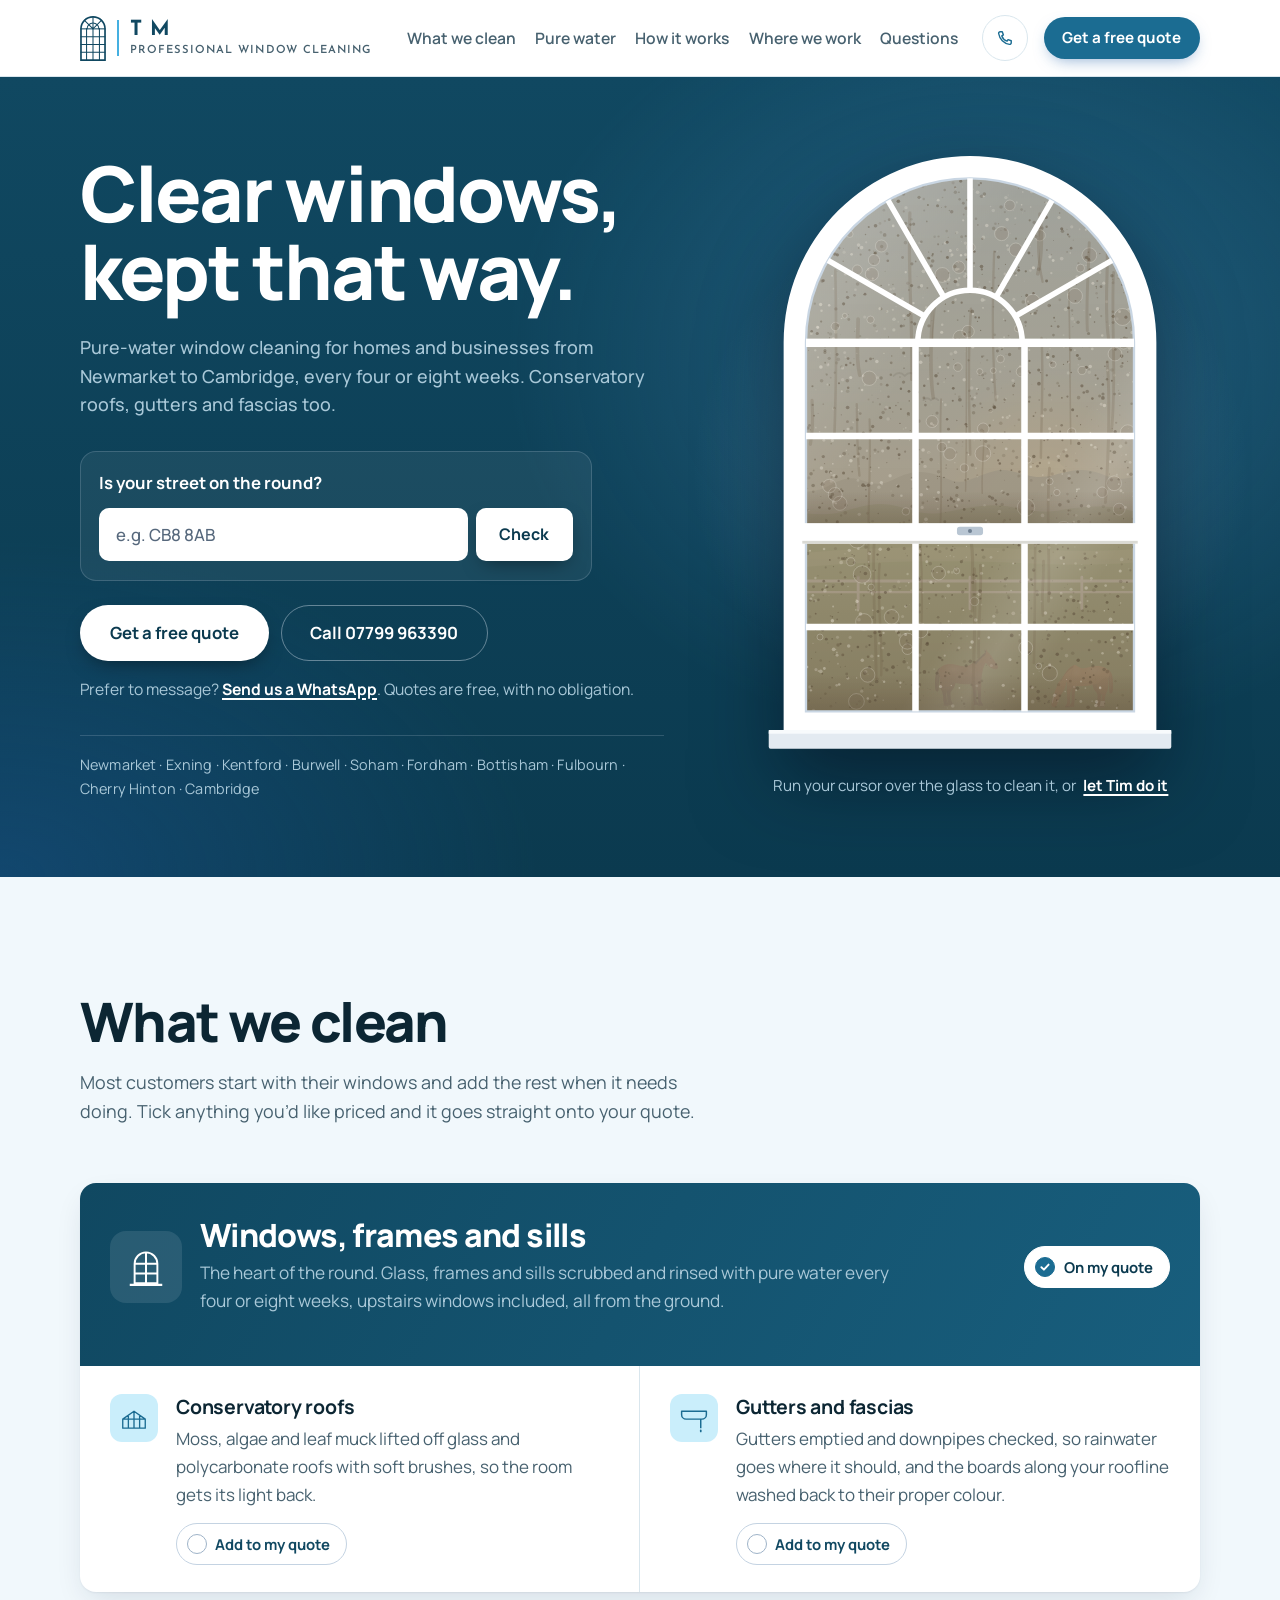
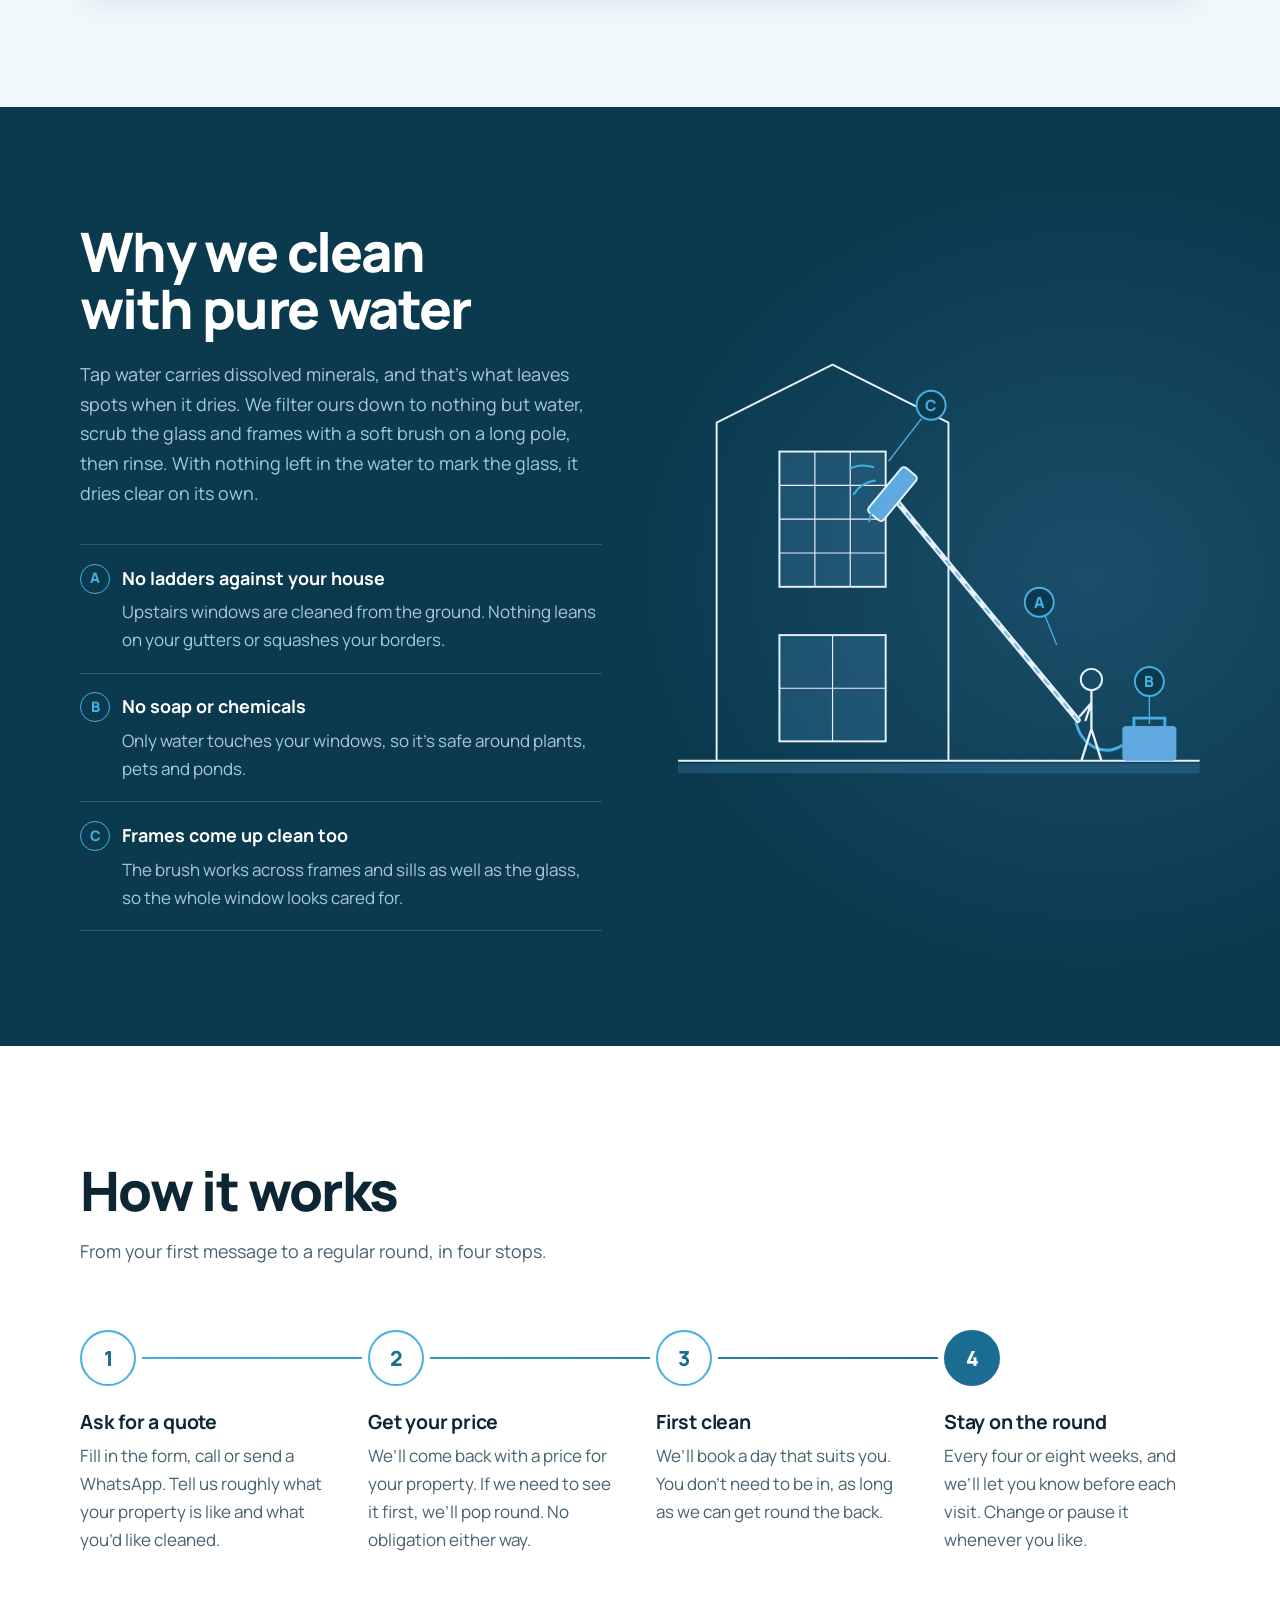
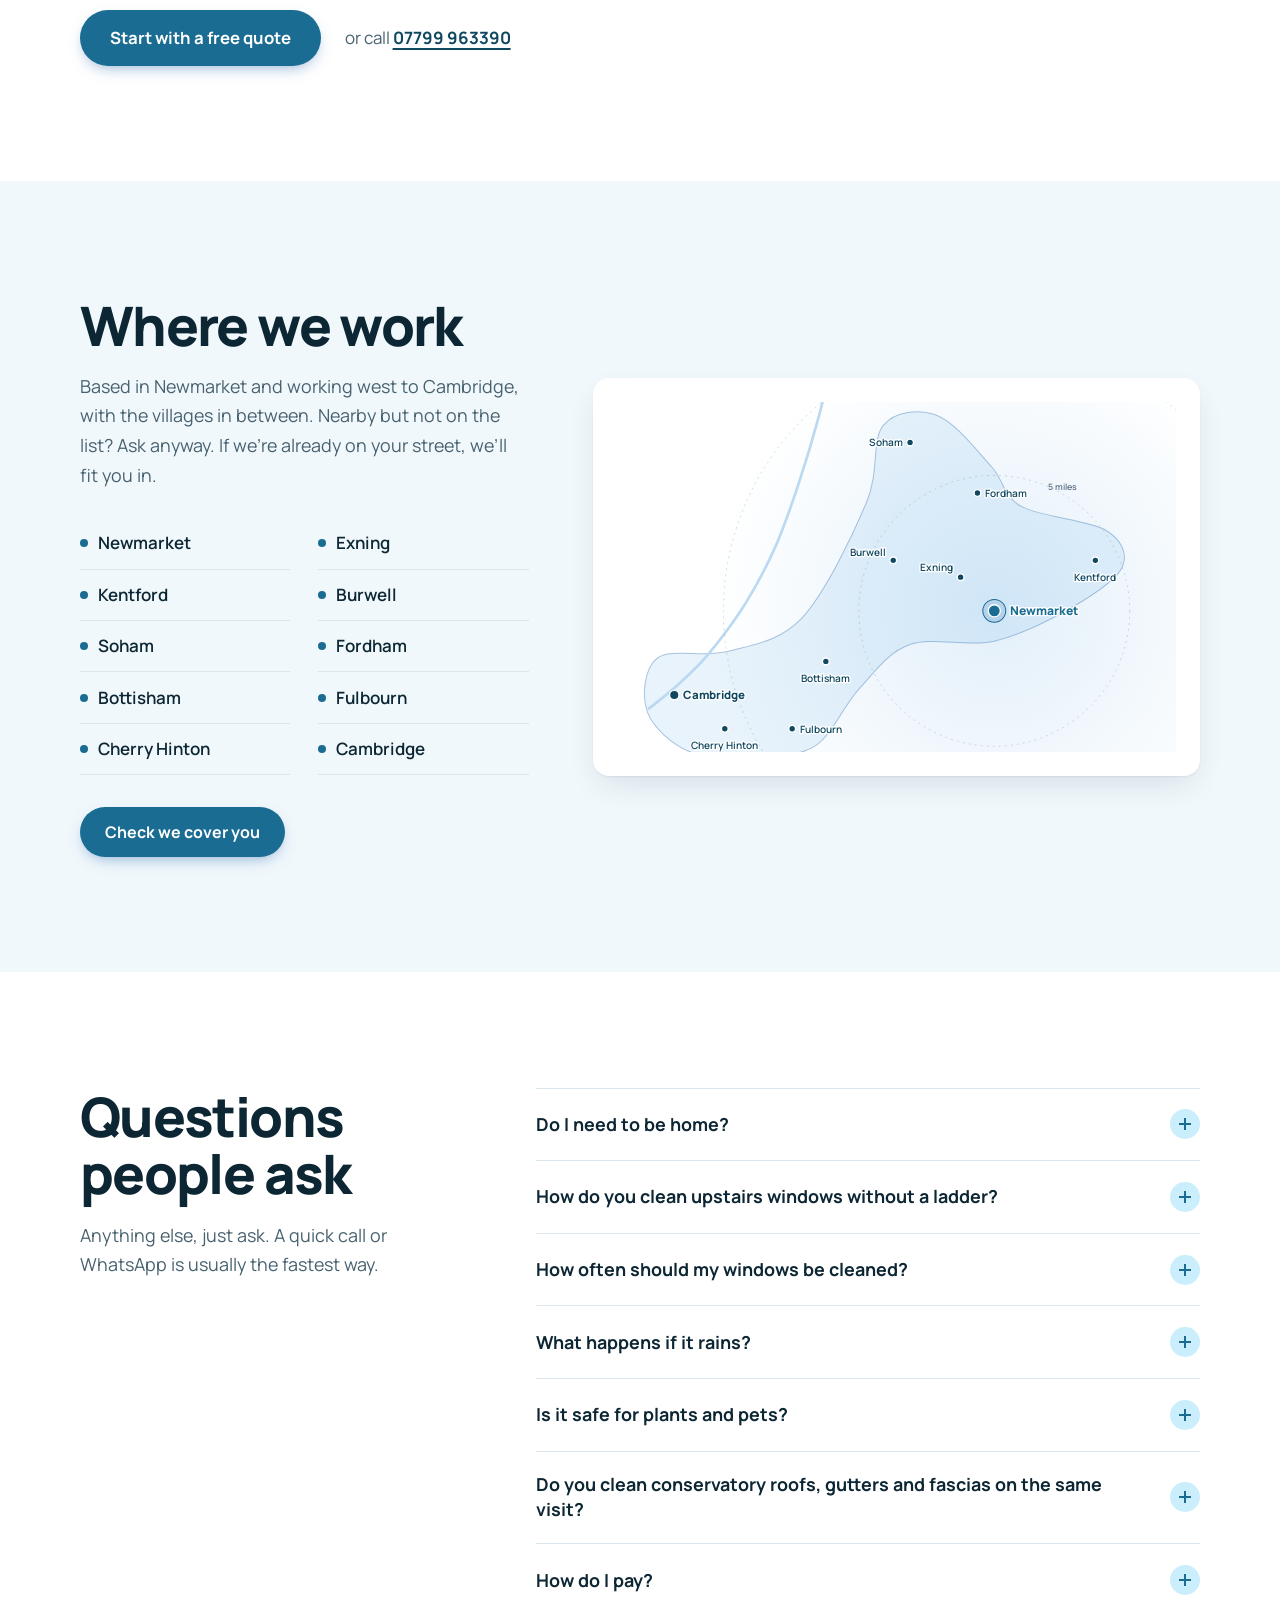
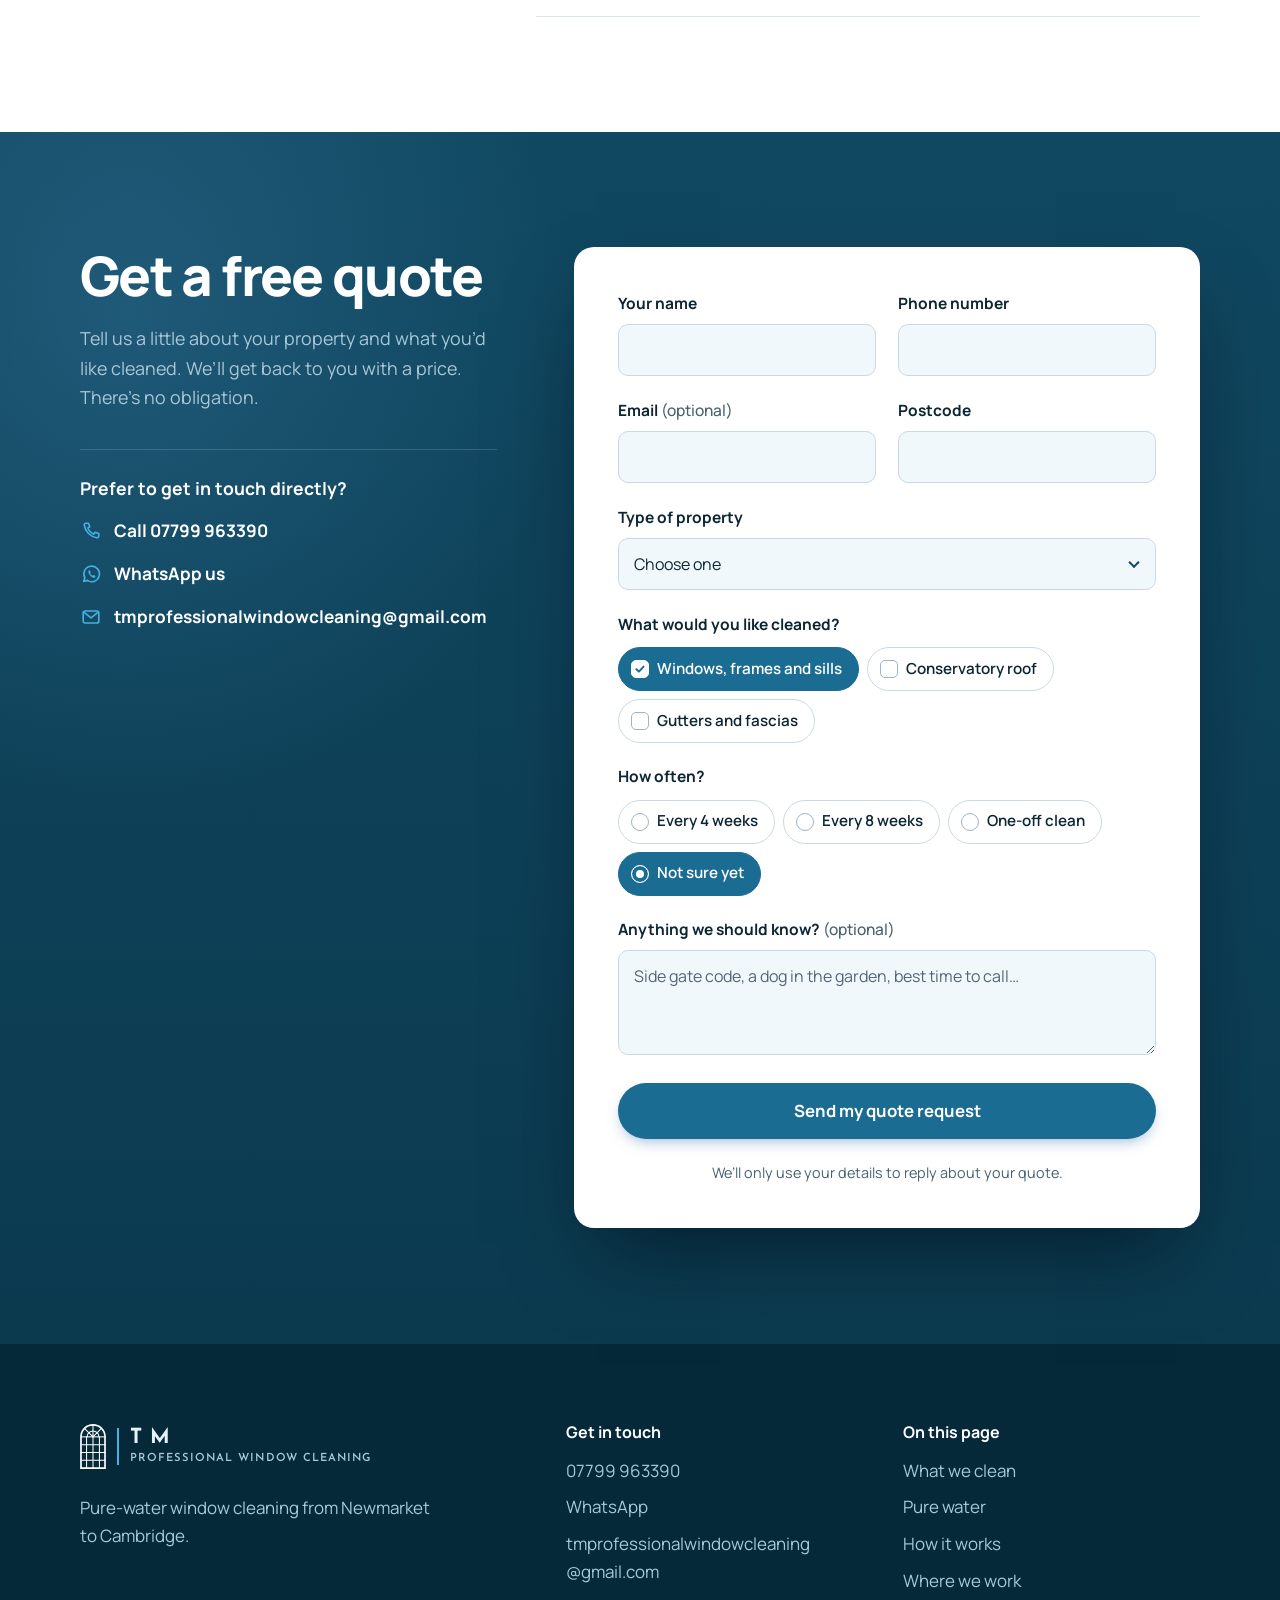
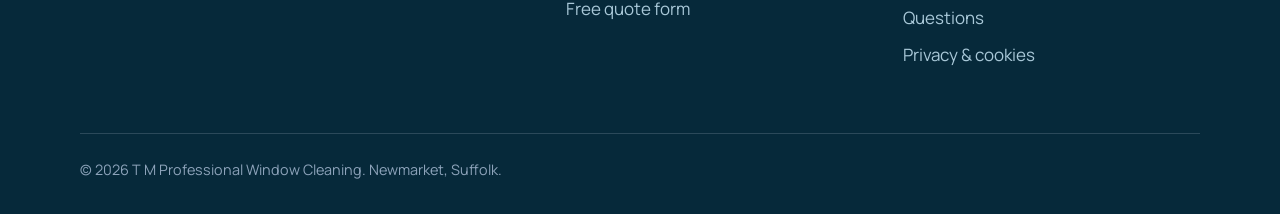
==== commit b13b766a: "Adopt Tim's real logo and brand colours Rebuilds the arched Georgian window from the logo sheet as a" ====
--- a/index.html
+++ b/index.html
@@ -5,7 +5,7 @@
   <meta name="viewport" content="width=device-width, initial-scale=1">
   <title>T M Professional Window Cleaning | Window Cleaners in Newmarket &amp; Cambridge</title>
   <meta name="description" content="Pure-water window cleaning for homes and businesses from Newmarket to Cambridge. Regular 4 or 8-weekly rounds, conservatory roofs, gutters and fascias. Free quotes.">
-  <meta name="theme-color" content="#0E2A47">
+  <meta name="theme-color" content="#104861">
 
   <link rel="canonical" href="https://newmarketwindowcleaner.co.uk/">
 
@@ -56,11 +56,15 @@
   <header class="site-header" data-header>
     <div class="wrap header-inner">
       <a class="brand" href="#top" aria-label="T M Professional Window Cleaning, back to top">
-        <svg class="brand-mark" viewBox="0 0 40 40" aria-hidden="true">
-          <rect width="40" height="40" rx="9" fill="#1F5FA8"/>
-          <path d="M11 33V18.5a9 9 0 0 1 18 0V33Z" fill="none" stroke="#FFFFFF" stroke-width="2.4"/>
-          <path d="M11 24.5h18M20 9.5V33" fill="none" stroke="#FFFFFF" stroke-width="1.6"/>
-          <path d="M7 34.5h26" stroke="#FFFFFF" stroke-width="2.4"/>
+        <svg class="brand-mark" viewBox="0 0 100 175" fill="none" stroke="currentColor" stroke-width="6.5" stroke-linecap="square" aria-hidden="true">
+          <path d="M3.25 171.75V50a46.75 46.75 0 0 1 93.5 0v121.75Z"/>
+          <g stroke-width="4">
+            <path d="M4 50h92"/>
+            <path d="M50 6v44M50 50 16.8 16.8M50 50l33.2-33.2"/>
+            <path d="M27 50a23 23 0 0 1 46 0"/>
+            <path d="M25 50v121.75M50 50v121.75M75 50v121.75"/>
+            <path d="M4 80.4h92M4 110.9h92M4 141.3h92"/>
+          </g>
         </svg>
         <span class="brand-text">
           <span class="brand-name">T M</span>
@@ -238,10 +242,10 @@
               <!-- squeegee (moved by script) -->
               <g class="squeegee" data-squeegee opacity="0">
                 <g data-squeegee-flip>
-                  <rect x="-62" y="-7" width="54" height="14" rx="7" fill="#1F5FA8"/>
-                  <rect x="-66" y="-5" width="8" height="10" rx="3" fill="#0E2A47"/>
+                  <rect x="-62" y="-7" width="54" height="14" rx="7" fill="#1B6C92"/>
+                  <rect x="-66" y="-5" width="8" height="10" rx="3" fill="#104861"/>
                   <rect x="-10" y="-46" width="10" height="92" rx="2" fill="#C7D2DD"/>
-                  <rect x="0" y="-46" width="4" height="92" rx="1.5" fill="#0E2A47"/>
+                  <rect x="0" y="-46" width="4" height="92" rx="1.5" fill="#104861"/>
                 </g>
               </g>
             </svg>
@@ -334,13 +338,13 @@
             <path d="M105 375h110M160 320v110" stroke="#E8F1FA" stroke-width="1.2"/>
             <!-- water unit and hose -->
             <rect x="460" y="414" width="56" height="36" rx="4" fill="#5FA8E0"/>
-            <path d="M472 414v-8h32v8" fill="none" stroke="#8FC5EE" stroke-width="3"/>
-            <path d="M412 410c6 26 30 36 48 24" fill="none" stroke="#8FC5EE" stroke-width="3"/>
+            <path d="M472 414v-8h32v8" fill="none" stroke="#45B0E1" stroke-width="3"/>
+            <path d="M412 410c6 26 30 36 48 24" fill="none" stroke="#45B0E1" stroke-width="3"/>
             <!-- pole with water inside -->
             <path d="M414 408 222 176" stroke="#E8F1FA" stroke-width="6" stroke-linecap="round"/>
             <path class="pole-water" d="M414 408 222 176" stroke="#7FC1EA" stroke-width="2.4" stroke-linecap="round"/>
             <rect x="192" y="164" width="60" height="20" rx="4" transform="rotate(-50.4 222 174)" fill="#5FA8E0" stroke="#E8F1FA" stroke-width="2"/>
-            <g stroke="#8FC5EE" stroke-width="2.2" fill="none" stroke-linecap="round">
+            <g stroke="#45B0E1" stroke-width="2.2" fill="none" stroke-linecap="round">
               <path d="M204 160q-14 2-22 14"/>
               <path d="M210 180q-10 10-12 22"/>
               <path d="M202 146q-14-4-24 2"/>
@@ -616,11 +620,15 @@
     <div class="wrap footer-grid">
       <div class="footer-brand">
         <a class="brand" href="#top" aria-label="T M Professional Window Cleaning, back to top">
-          <svg class="brand-mark" viewBox="0 0 40 40" aria-hidden="true">
-            <rect width="40" height="40" rx="9" fill="#FFFFFF"/>
-            <path d="M11 33V18.5a9 9 0 0 1 18 0V33Z" fill="none" stroke="#1F5FA8" stroke-width="2.4"/>
-            <path d="M11 24.5h18M20 9.5V33" fill="none" stroke="#1F5FA8" stroke-width="1.6"/>
-            <path d="M7 34.5h26" stroke="#1F5FA8" stroke-width="2.4"/>
+          <svg class="brand-mark" viewBox="0 0 100 175" fill="none" stroke="currentColor" stroke-width="6.5" stroke-linecap="square" aria-hidden="true">
+            <path d="M3.25 171.75V50a46.75 46.75 0 0 1 93.5 0v121.75Z"/>
+            <g stroke-width="4">
+              <path d="M4 50h92"/>
+              <path d="M50 6v44M50 50 16.8 16.8M50 50l33.2-33.2"/>
+              <path d="M27 50a23 23 0 0 1 46 0"/>
+              <path d="M25 50v121.75M50 50v121.75M75 50v121.75"/>
+              <path d="M4 80.4h92M4 110.9h92M4 141.3h92"/>
+            </g>
           </svg>
           <span class="brand-text">
             <span class="brand-name">T M</span>
--- a/css/styles.css
+++ b/css/styles.css
@@ -11,27 +11,33 @@
 @font-face { font-family: "Manrope"; src: url("../assets/fonts/manrope-latin-700-normal.woff2") format("woff2"); font-weight: 700; font-style: normal; font-display: swap; }
 @font-face { font-family: "Manrope"; src: url("../assets/fonts/manrope-latin-800-normal.woff2") format("woff2"); font-weight: 800; font-style: normal; font-display: swap; }
 
+/* Josefin Sans, the logo face. Used only for the name and section eyebrows. */
+@font-face { font-family: "Josefin Sans"; src: url("../assets/fonts/josefin-sans-latin-600-normal.woff2") format("woff2"); font-weight: 600; font-style: normal; font-display: swap; }
+@font-face { font-family: "Josefin Sans"; src: url("../assets/fonts/josefin-sans-latin-700-normal.woff2") format("woff2"); font-weight: 700; font-style: normal; font-display: swap; }
+
 :root {
-  --navy-950: #071A2E;
-  --navy-900: #0B2340;
-  --navy-800: #0E2A47;
-  --navy-700: #163A60;
-  --blue: #1F5FA8;
-  --blue-hover: #174C88;
-  --blue-bright: #3C8AD8;
-  --sky: #8FC5EE;
-  --sky-pale: #D6E9F8;
-  --mist: #F3F8FC;
+  /* Taken from the logo: navy #104861, accent #45B0E1, pale #CAEEFB */
+  --navy-950: #06293A;
+  --navy-900: #0B3A4F;
+  --navy-800: #104861;
+  --navy-700: #185E7D;
+  --blue: #1B6C92;
+  --blue-hover: #145875;
+  --blue-bright: #2E92C4;
+  --sky: #45B0E1;
+  --sky-pale: #CAEEFB;
+  --mist: #F1F8FC;
   --white: #FFFFFF;
-  --text: #0E2238;
-  --muted: #4A5E74;
-  --on-dark: #E8F1FA;
-  --on-dark-muted: #AFC4D9;
-  --line: #DCE6EF;
+  --text: #0C2633;
+  --muted: #47616F;
+  --on-dark: #E6F3FA;
+  --on-dark-muted: #A9C8D8;
+  --line: #D9E6ED;
   --line-dark: rgba(232, 241, 250, .16);
   --error: #B42318;
 
   --font: "Manrope", system-ui, -apple-system, "Segoe UI", sans-serif;
+  --font-brand: "Josefin Sans", "Manrope", system-ui, sans-serif;
 
   --wrap: 1200px;
   --gutter: clamp(1rem, 4vw, 2.5rem);
@@ -132,11 +138,12 @@
 .site-header.is-scrolled { box-shadow: 0 8px 24px -12px rgba(11, 35, 64, .25); }
 .header-inner { display: flex; align-items: center; gap: 1.5rem; height: var(--header-h); }
 
-.brand { display: inline-flex; align-items: center; gap: .75rem; text-decoration: none; color: inherit; }
-.brand-mark { width: 40px; height: 40px; flex: none; }
-.brand-text { display: flex; flex-direction: column; line-height: 1; }
-.brand-name { font-weight: 800; font-size: 1.45rem; letter-spacing: -.02em; }
-.brand-sub { font-size: .78rem; font-weight: 600; letter-spacing: .04em; margin-top: .2rem; color: var(--muted); white-space: nowrap; }
+/* Logo lockup: the arched window, a hairline rule, then the name — as drawn. */
+.brand { display: inline-flex; align-items: center; gap: .7rem; text-decoration: none; color: inherit; }
+.brand-mark { width: 26px; height: 45px; flex: none; color: var(--navy-800); }
+.brand-text { display: flex; flex-direction: column; line-height: 1; padding-left: .7rem; border-left: 2px solid var(--sky); }
+.brand-name { font-family: var(--font-brand); font-weight: 700; font-size: 1.3rem; letter-spacing: .02em; text-transform: uppercase; }
+.brand-sub { font-family: var(--font-brand); font-size: .7rem; font-weight: 600; letter-spacing: .09em; margin-top: .3rem; color: var(--muted); white-space: nowrap; text-transform: uppercase; }
 
 .site-nav { margin-left: auto; }
 .site-nav ul { display: flex; gap: 1.3rem; list-style: none; }
@@ -190,8 +197,8 @@
   .site-nav li + li { border-top: 1px solid var(--line); }
   .site-nav a { display: block; padding: 1rem 0; font-size: 1.1rem; color: var(--navy-800); }
   .site-nav a::after { display: none; }
-  .brand-name { font-size: 1.3rem; }
-  .brand-mark { width: 36px; height: 36px; }
+  .brand-name { font-size: 1.2rem; }
+  .brand-mark { width: 23px; height: 40px; }
 }
 
 /* ---------- Hero ---------- */
@@ -235,7 +242,7 @@
 .check-result .yes { display: inline-flex; align-items: center; gap: .45rem; }
 .check-result .yes::before {
   content: ""; width: 18px; height: 18px; flex: none; border-radius: 50%;
-  background: var(--sky) url("data:image/svg+xml,%3Csvg xmlns='http://www.w3.org/2000/svg' viewBox='0 0 10 10'%3E%3Cpath d='M2 5.2 4.1 7.2 8 3' fill='none' stroke='%230B2340' stroke-width='1.6' stroke-linecap='round' stroke-linejoin='round'/%3E%3C/svg%3E") center / 12px no-repeat;
+  background: var(--sky) url("data:image/svg+xml,%3Csvg xmlns='http://www.w3.org/2000/svg' viewBox='0 0 10 10'%3E%3Cpath d='M2 5.2 4.1 7.2 8 3' fill='none' stroke='%2306293A' stroke-width='1.6' stroke-linecap='round' stroke-linejoin='round'/%3E%3C/svg%3E") center / 12px no-repeat;
 }
 .check-result a { font-weight: 700; color: var(--sky); }
 .check-result .bad { font-weight: 700; color: #FFC9C2; }
@@ -345,7 +352,7 @@
 .key-add[aria-pressed="true"] { background: var(--blue); border-color: var(--blue); color: #fff; }
 .key-add[aria-pressed="true"] .key-box {
   border-color: #fff; background-color: #fff;
-  background-image: url("data:image/svg+xml,%3Csvg xmlns='http://www.w3.org/2000/svg' viewBox='0 0 10 10'%3E%3Cpath d='M2 5.2 4.1 7.2 8 3' fill='none' stroke='%231F5FA8' stroke-width='1.6' stroke-linecap='round' stroke-linejoin='round'/%3E%3C/svg%3E");
+  background-image: url("data:image/svg+xml,%3Csvg xmlns='http://www.w3.org/2000/svg' viewBox='0 0 10 10'%3E%3Cpath d='M2 5.2 4.1 7.2 8 3' fill='none' stroke='%231B6C92' stroke-width='1.6' stroke-linecap='round' stroke-linejoin='round'/%3E%3C/svg%3E");
 }
 .key-lead .key-add { border-color: rgba(255, 255, 255, .35); background: transparent; color: #fff; }
 .key-lead .key-add[aria-pressed="true"] { background: #fff; border-color: #fff; color: var(--navy-900); }
@@ -593,7 +600,7 @@
 .chip input:checked + span { background: var(--blue); border-color: var(--blue); color: #fff; }
 .chip input:checked + span::before {
   border-color: #fff; background-color: #fff;
-  background-image: url("data:image/svg+xml,%3Csvg xmlns='http://www.w3.org/2000/svg' viewBox='0 0 10 10'%3E%3Cpath d='M2 5.2 4.1 7.2 8 3' fill='none' stroke='%231F5FA8' stroke-width='1.6' stroke-linecap='round' stroke-linejoin='round'/%3E%3C/svg%3E");
+  background-image: url("data:image/svg+xml,%3Csvg xmlns='http://www.w3.org/2000/svg' viewBox='0 0 10 10'%3E%3Cpath d='M2 5.2 4.1 7.2 8 3' fill='none' stroke='%231B6C92' stroke-width='1.6' stroke-linecap='round' stroke-linejoin='round'/%3E%3C/svg%3E");
 }
 .chip input[type="radio"]:checked + span::before { background-image: none; box-shadow: inset 0 0 0 4px var(--blue); }
 .chip input:focus-visible + span { outline: 3px solid var(--blue-bright); outline-offset: 2px; }
@@ -640,6 +647,8 @@
 .site-footer { background: var(--navy-950); color: var(--on-dark); padding-top: clamp(3.5rem, 7vw, 5rem); }
 .footer-grid { display: grid; grid-template-columns: 1.5fr 1fr 1fr; gap: 2.5rem; }
 .footer-brand .brand-sub { color: var(--on-dark-muted); }
+.footer-brand .brand-mark { color: var(--white); }
+.footer-brand .brand-text { border-left-color: var(--sky); }
 .footer-brand p { margin-top: 1.1rem; color: var(--on-dark-muted); max-width: 22em; }
 .footer-heading { font-weight: 700; font-size: 1rem; color: #fff; letter-spacing: 0; }
 .footer-links { margin-top: 1rem; display: grid; gap: .55rem; }
@@ -688,9 +697,10 @@
 @media (max-width: 420px) {
   .header-inner { gap: .6rem; }
   .brand { gap: .5rem; min-width: 0; }
-  .brand-mark { width: 32px; height: 32px; }
-  .brand-name { font-size: 1.2rem; }
-  .brand-sub { font-size: .68rem; letter-spacing: .01em; }
+  .brand-mark { width: 20px; height: 35px; }
+  .brand-text { padding-left: .55rem; }
+  .brand-name { font-size: 1.08rem; }
+  .brand-sub { font-size: .6rem; letter-spacing: .05em; }
   .header-actions { gap: .4rem; }
   .header-phone, .nav-toggle { width: 42px; height: 42px; }
   .footer-grid > div:nth-child(2) { grid-column: 1 / -1; }
